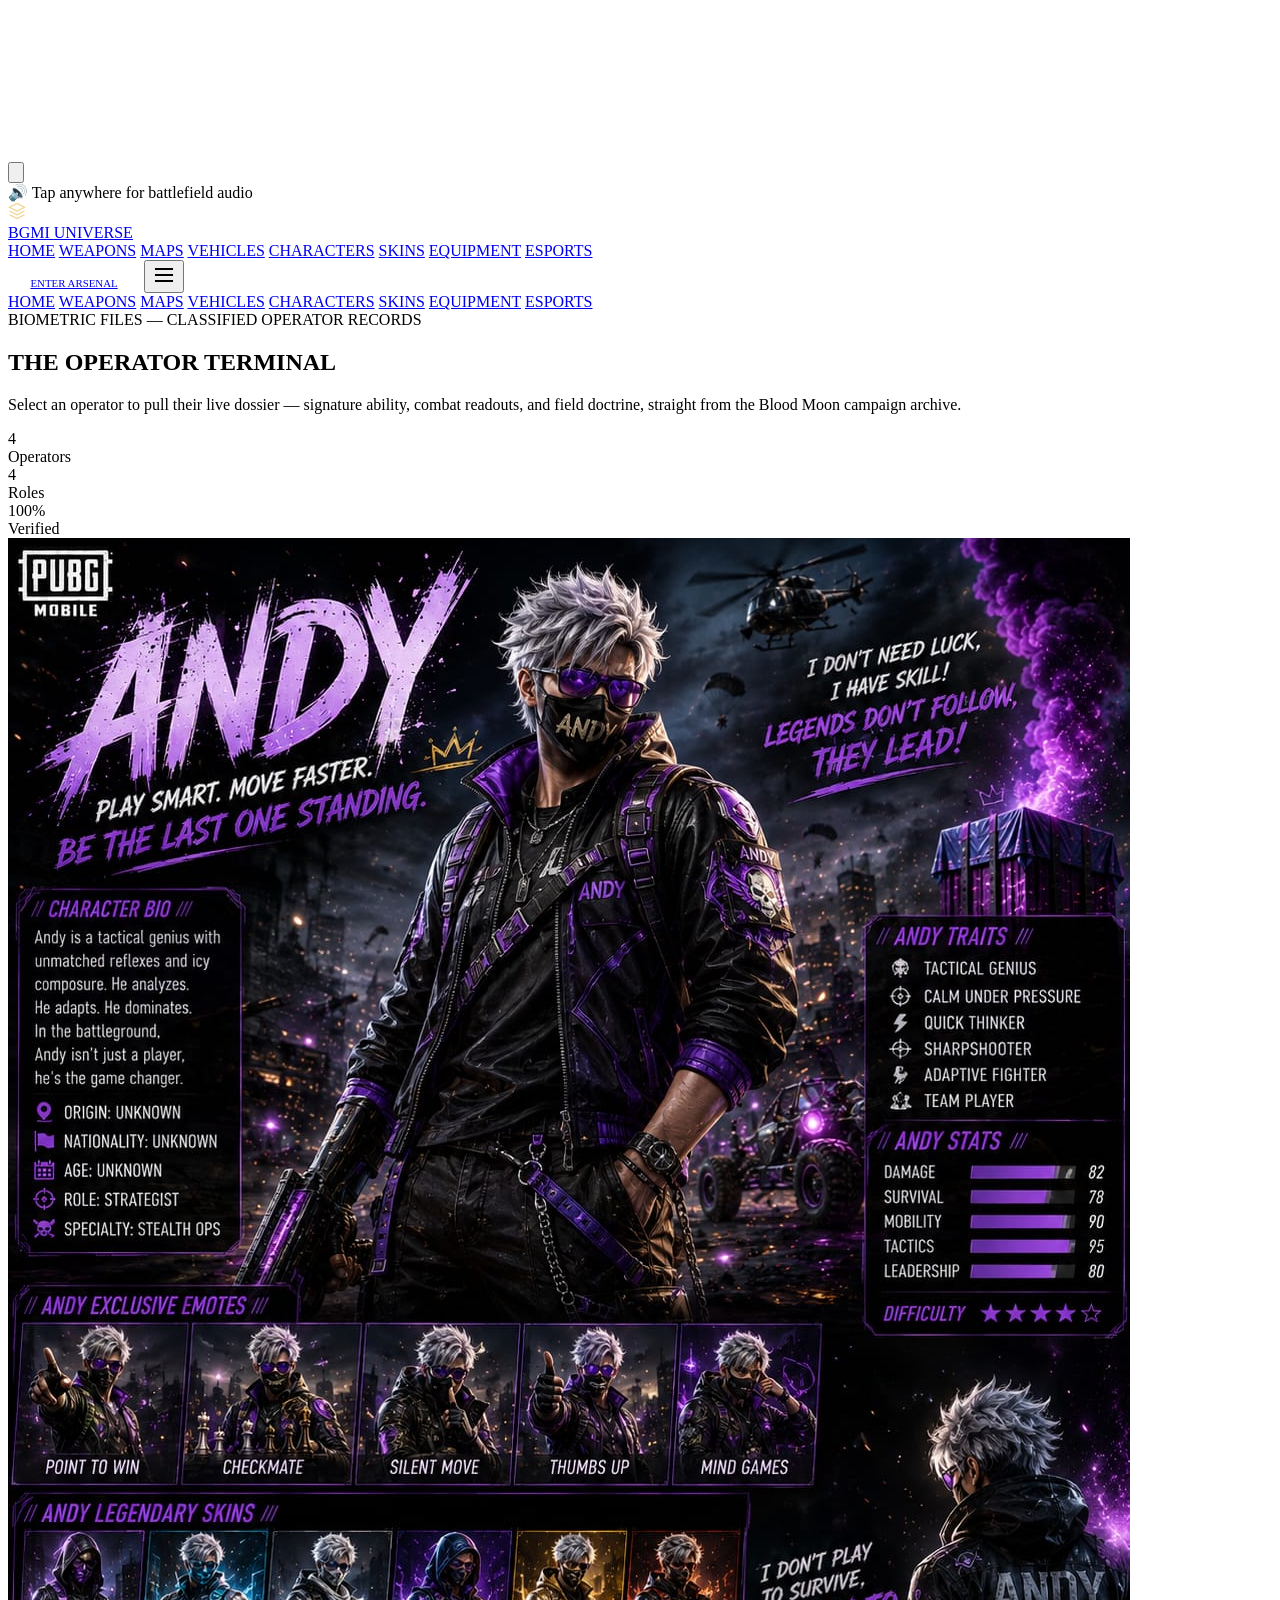
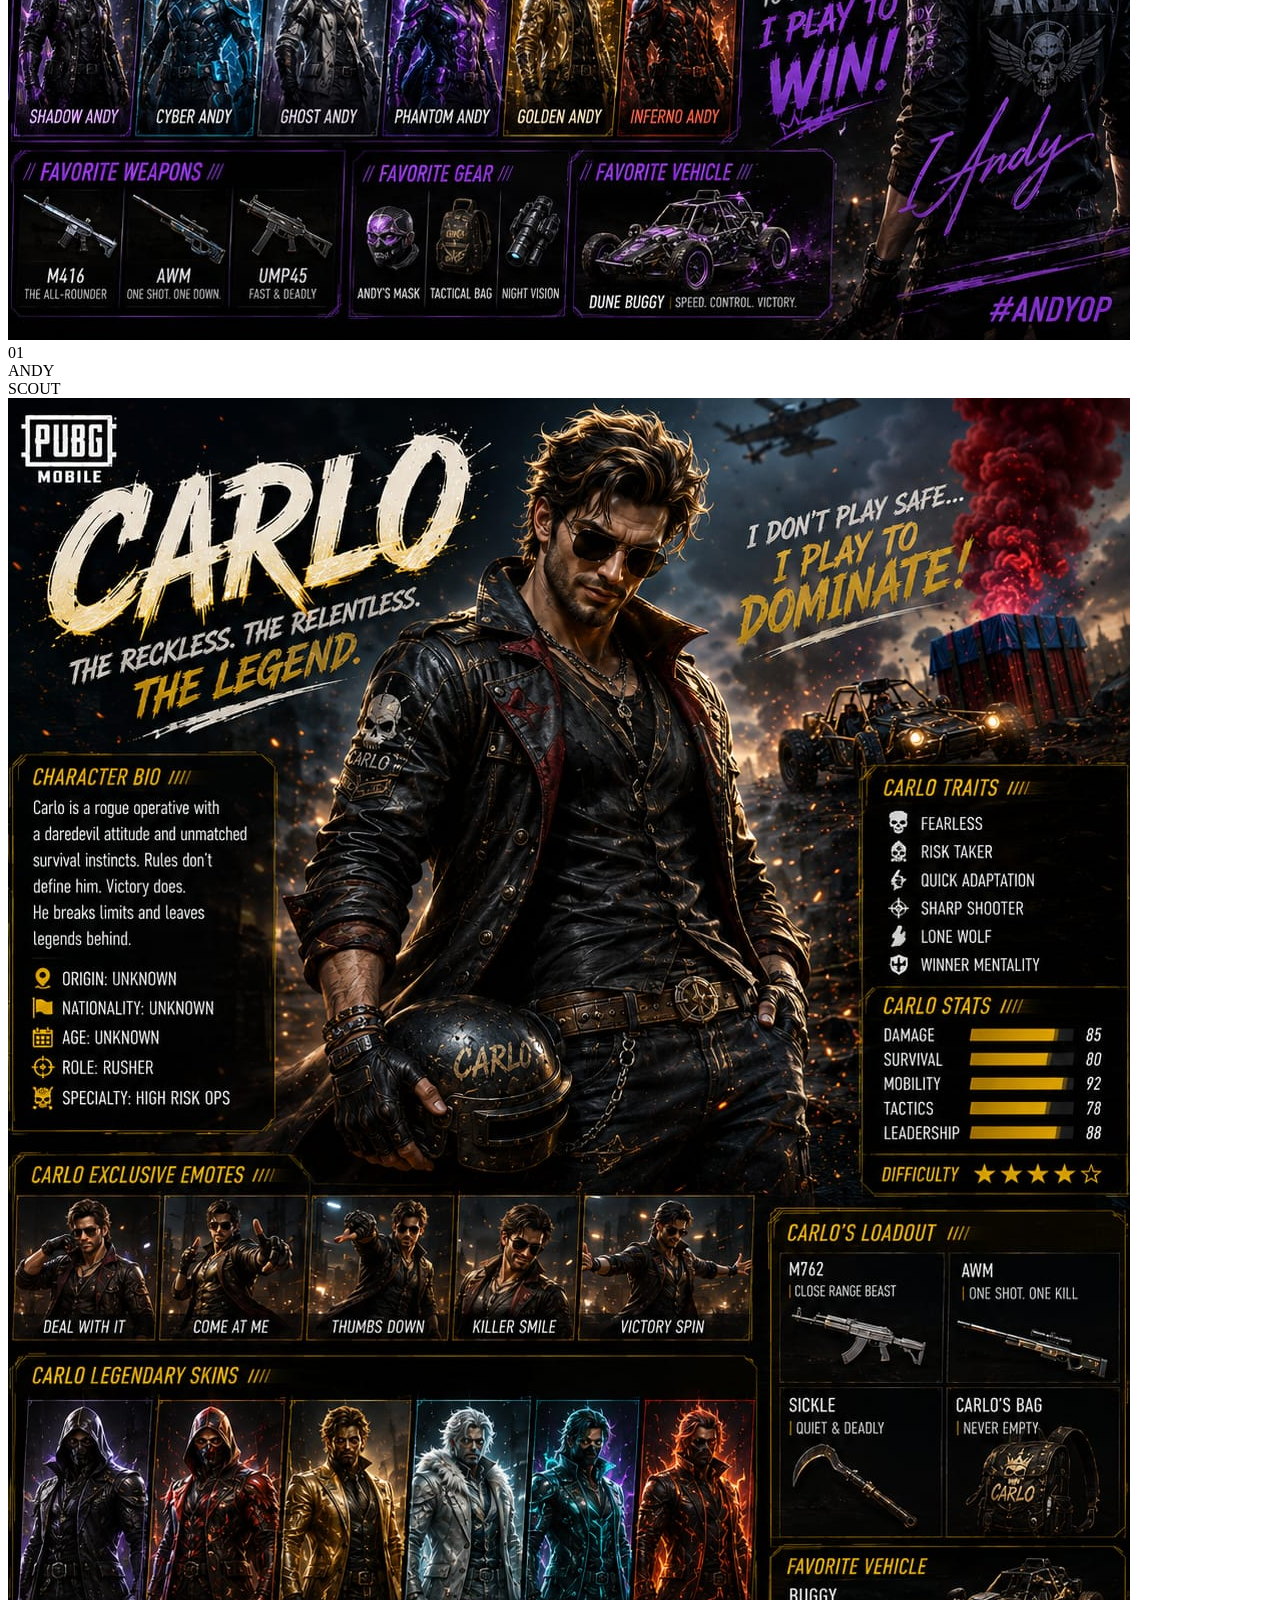
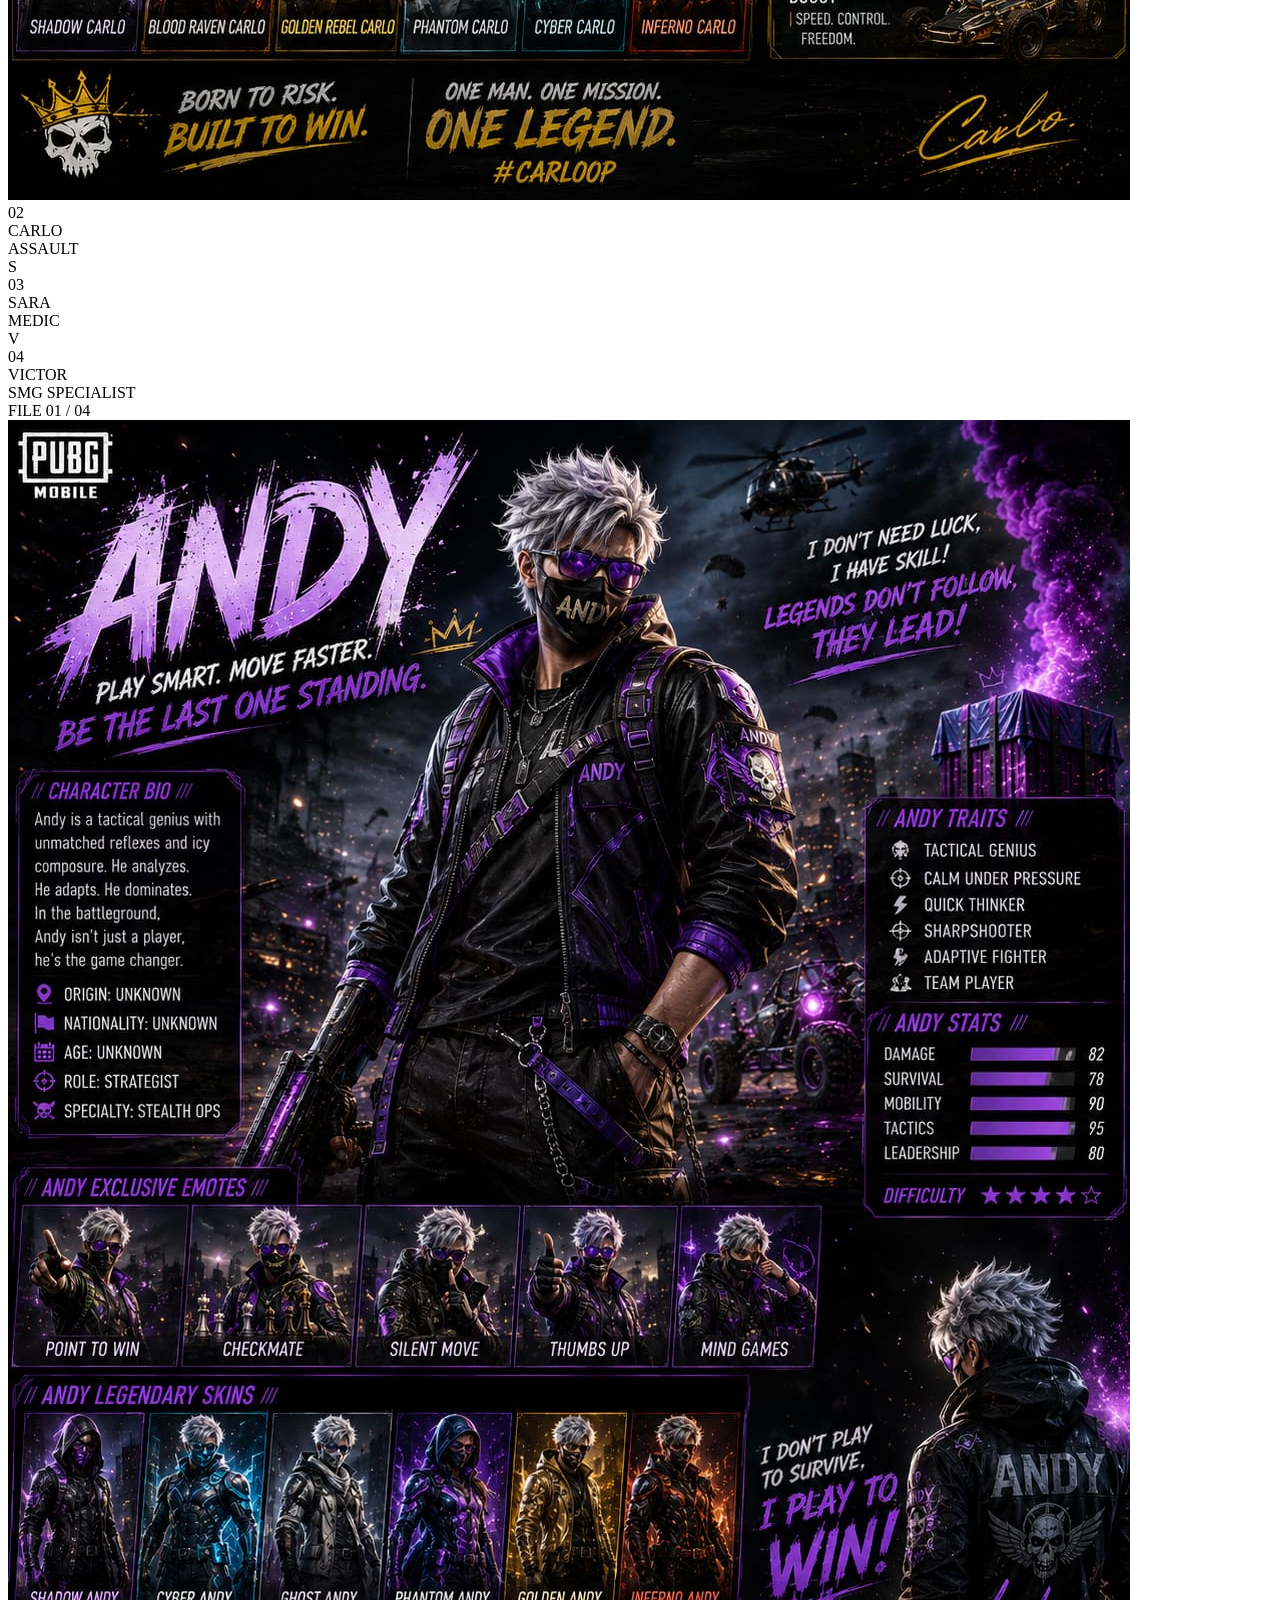
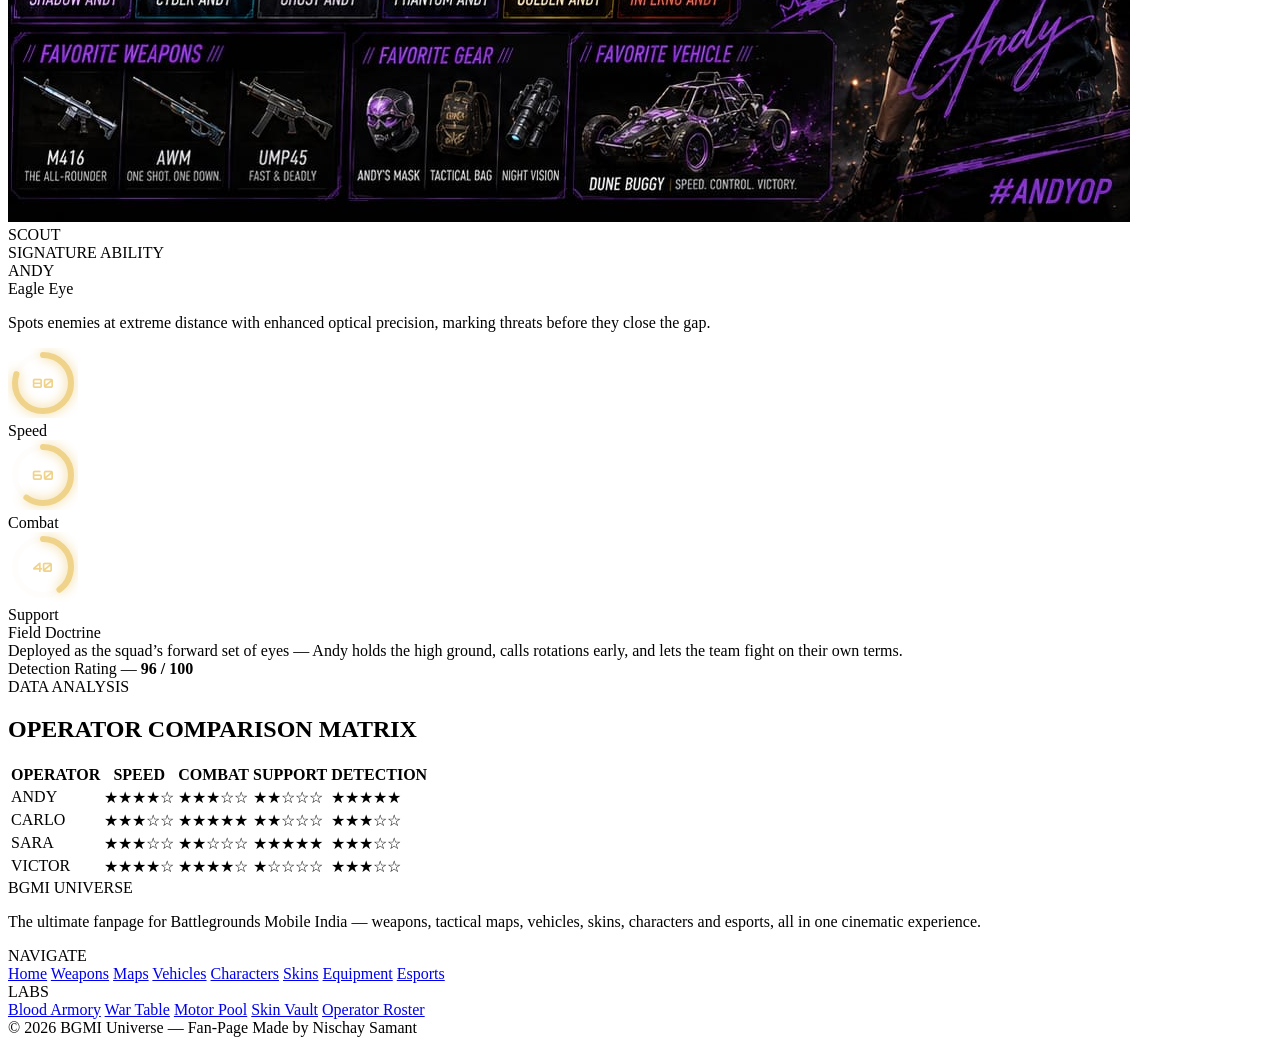
==== characters.html @ 22327aaa "Add files via upload" ====
<!DOCTYPE html>
<html lang="en">
<head>
<meta charset="UTF-8" />
<meta name="viewport" content="width=device-width, initial-scale=1.0" />
<title>OPERATOR ROSTER — BGMI Universe</title>
<meta name="description" content="The Blood Moon Operator Roster — dossiers on every Battlegrounds Mobile India character, their abilities and combat profile." />
<meta property="og:type" content="website" />
<meta property="og:site_name" content="BGMI Universe" />
<meta property="og:title" content="OPERATOR ROSTER — BGMI Universe" />
<meta property="og:description" content="The Blood Moon Operator Roster — dossiers on every Battlegrounds Mobile India character, their abilities and combat profile." />
<meta property="og:url" content="https://bgmiuniverse.com/characters.html" />
<meta property="og:image" content="https://bgmiuniverse.com/Andy.jpeg" />
<link rel="preconnect" href="https://fonts.googleapis.com" />
<link rel="preconnect" href="https://fonts.gstatic.com" crossorigin />
<link href="https://fonts.googleapis.com/css2?family=Cinzel:wght@400;500;600;700;800;900&family=Barlow+Condensed:wght@400;500;600;700;800&family=Orbitron:wght@500;600;700;800;900&family=JetBrains+Mono:wght@400;500;700&display=swap" rel="stylesheet" />
<link rel="stylesheet" href="css/characters.css" />
</head>
<body>

<div id="bg-wrap">
  <video id="bg-video" autoplay muted loop playsinline preload="auto" disablePictureInPicture disableRemotePlayback>
    <source src="2.mp4" type="video/mp4">
  </video>
</div>
<div id="bg-overlay"></div>
<div id="bg-grid"></div>
<div id="bg-vignette"></div>
<div id="bg-scanline"></div>
<div id="cursor-glow"></div>

<button id="sound-toggle" class="muted" aria-label="Toggle battlefield audio" aria-pressed="false">
  <svg viewBox="0 0 24 24" fill="none" stroke="currentColor" stroke-width="1.8" stroke-linecap="round" stroke-linejoin="round">
    <polygon points="4,9 8,9 13,4 13,20 8,15 4,15" fill="currentColor" stroke="none"/>
    <path class="wave" d="M16 8.4c1.6 1.3 1.6 6 0 7.2"/>
    <path class="wave" d="M18.6 5.8c2.9 2.5 2.9 10 0 12.4"/>
    <line class="muted-x" x1="15.4" y1="8" x2="21" y2="16"/>
    <line class="muted-x" x1="21" y1="8" x2="15.4" y2="16"/>
  </svg>
</button>
<div id="sound-hint">🔊 Tap anywhere for battlefield audio</div>

<nav id="nav">
  <div class="nav-inner">
    <a href="index.html" class="nav-logo">
      <div class="nav-logo-icon"><svg width="18" height="18" viewBox="0 0 24 24" fill="none" stroke="#f0d38a" stroke-width="1.6"><path d="M12 2L2 7l10 5 10-5-10-5zM2 17l10 5 10-5M2 12l10 5 10-5"/></svg></div>
      <span class="nav-logo-text">BGMI <span>UNIVERSE</span></span>
    </a>
    <div class="nav-links">
      <a href="index.html" class="nav-link">HOME</a>
      <a href="weapons.html" class="nav-link">WEAPONS</a>
      <a href="maps.html" class="nav-link">MAPS</a>
      <a href="vehicles.html" class="nav-link">VEHICLES</a>
      <a href="characters.html" class="nav-link active">CHARACTERS</a>
      <a href="skins.html" class="nav-link">SKINS</a>
      <a href="equipment.html" class="nav-link">EQUIPMENT</a>
      <a href="esports.html" class="nav-link">ESPORTS</a>
    </div>
    <a href="weapons.html" class="btn btn-outline nav-cta" style="padding:.6rem 1.4rem;font-size:.68rem;">ENTER ARSENAL</a>
    <button id="nav-toggle" aria-label="Menu">
      <svg width="24" height="24" viewBox="0 0 24 24" fill="none" stroke="currentColor" stroke-width="2"><line x1="3" y1="6" x2="21" y2="6"/><line x1="3" y1="12" x2="21" y2="12"/><line x1="3" y1="18" x2="21" y2="18"/></svg>
    </button>
  </div>
</nav>
<div id="nav-mobile">
  <a href="index.html" class="nav-mobile-link">HOME</a>
  <a href="weapons.html" class="nav-mobile-link">WEAPONS</a>
  <a href="maps.html" class="nav-mobile-link">MAPS</a>
  <a href="vehicles.html" class="nav-mobile-link">VEHICLES</a>
  <a href="characters.html" class="nav-mobile-link active">CHARACTERS</a>
  <a href="skins.html" class="nav-mobile-link">SKINS</a>
  <a href="equipment.html" class="nav-mobile-link">EQUIPMENT</a>
  <a href="esports.html" class="nav-mobile-link">ESPORTS</a>
</div>

<section id="roster-head">
  <div class="head-tag"><span class="head-dot"></span> BIOMETRIC FILES — CLASSIFIED OPERATOR RECORDS</div>
  <h1 class="roster-h1">THE <span class="accent">OPERATOR TERMINAL</span></h1>
  <p class="roster-desc">Select an operator to pull their live dossier — signature ability, combat readouts, and field doctrine, straight from the Blood Moon campaign archive.</p>
  <div class="roster-stats">
    <div class="r-stat"><div class="r-stat-num">4</div><div class="r-stat-label">Operators</div></div>
    <div class="r-stat"><div class="r-stat-num">4</div><div class="r-stat-label">Roles</div></div>
    <div class="r-stat"><div class="r-stat-num">100%</div><div class="r-stat-label">Verified</div></div>
  </div>
</section>

<div id="terminal">
  <div id="op-rail"></div>
  <div id="op-stage-wrap"></div>
</div>

<section id="compare">
  <div class="compare-tag">DATA ANALYSIS</div>
  <h2 class="compare-h2">OPERATOR <span class="accent">COMPARISON MATRIX</span></h2>
  <div class="compare-wrap">
    <table class="compare-table">
      <thead>
        <tr><th>OPERATOR</th><th>SPEED</th><th>COMBAT</th><th>SUPPORT</th><th>DETECTION</th></tr>
      </thead>
      <tbody id="compareBody"></tbody>
    </table>
  </div>
</section>

<footer>
  <div class="footer-accent-line"></div>
  <div class="footer-inner">
    <div class="footer-grid">
      <div>
        <div class="footer-brand-name">BGMI <span>UNIVERSE</span></div>
        <p class="footer-brand-desc">The ultimate  fanpage for Battlegrounds Mobile India — weapons, tactical maps, vehicles, skins, characters and esports, all in one cinematic experience.</p>
      </div>
      <div>
        <div class="footer-col-title">NAVIGATE</div>
        <a href="index.html" class="footer-link">Home</a>
        <a href="weapons.html" class="footer-link">Weapons</a>
        <a href="maps.html" class="footer-link">Maps</a>
        <a href="vehicles.html" class="footer-link">Vehicles</a>
        <a href="characters.html" class="footer-link">Characters</a>
        <a href="skins.html" class="footer-link">Skins</a>
        <a href="equipment.html" class="footer-link">Equipment</a>
        <a href="esports.html" class="footer-link">Esports</a>
      </div>
      <div>
        <div class="footer-col-title">LABS</div>
        <a href="weapons.html" class="footer-link">Blood Armory</a>
        <a href="maps.html" class="footer-link">War Table</a>
        <a href="vehicles.html" class="footer-link">Motor Pool</a>
        <a href="skins.html" class="footer-link">Skin Vault</a>
        <a href="characters.html" class="footer-link">Operator Roster</a>
      </div>
    </div>
      <div class="footer-bottom">
      <span class="footer-copy">© 2026 BGMI Universe — Fan-Page</span>
      <span class="footer-note">Made by Nischay Samant</span>
    </div>
  </div>
</footer>

<script>
const reducedMotion = window.matchMedia('(prefers-reduced-motion: reduce)').matches;
const canHover = window.matchMedia('(hover: hover)').matches;

const nav = document.getElementById('nav');
let scrollRAF = null, scrollEndTimer = null;
function handleScroll() {
  if (window.scrollY > 60) nav.classList.add('scrolled'); else nav.classList.remove('scrolled');
}
window.addEventListener('scroll', () => {
  document.body.classList.add('is-scrolling');
  clearTimeout(scrollEndTimer);
  scrollEndTimer = setTimeout(() => document.body.classList.remove('is-scrolling'), 150);
  if (scrollRAF) return;
  scrollRAF = requestAnimationFrame(() => { handleScroll(); scrollRAF = null; });
}, { passive:true });
const navToggle = document.getElementById('nav-toggle');
const navMobile = document.getElementById('nav-mobile');
navToggle.addEventListener('click', () => navMobile.classList.toggle('open'));

const glow = document.getElementById('cursor-glow');
let mx = window.innerWidth/2, my = window.innerHeight/2, gx = mx, gy = my;
if (!reducedMotion && canHover && glow) {
  let glowRunning = false;
  function raf(){
    gx += (mx-gx)*0.12; gy += (my-gy)*0.12;
    glow.style.transform = `translate(${gx-170}px, ${gy-170}px)`;
    if (Math.abs(mx-gx) > 0.4 || Math.abs(my-gy) > 0.4) requestAnimationFrame(raf);
    else glowRunning = false;
  }
  document.addEventListener('mousemove', (e) => {
    mx = e.clientX; my = e.clientY; glow.style.opacity = '1';
    if (!glowRunning) { glowRunning = true; requestAnimationFrame(raf); }
  }, { passive:true });
  document.addEventListener('mouseleave', () => { glow.style.opacity = '0'; });
}

const bgVid = document.getElementById('bg-video');
bgVid.play().catch(() => { document.addEventListener('click', () => bgVid.play(), { once:true }); });
document.addEventListener('visibilitychange', () => {
  if (document.hidden) bgVid.pause(); else bgVid.play().catch(() => {});
});
const soundToggle = document.getElementById('sound-toggle');
const soundHint = document.getElementById('sound-hint');
let audioUnlocked = false;

function fadeVolume(video, to, duration = 700) {
  const from = video.volume;
  const start = performance.now();
  function step(now) {
    const p = Math.min((now - start) / duration, 1);
    video.volume = from + (to - from) * p;
    if (p < 1) requestAnimationFrame(step);
  }
  requestAnimationFrame(step);
}
function enableSound() {
  if (!bgVid) return;
  bgVid.muted = false;
  bgVid.volume = 0;
  bgVid.play().catch(() => {});
  fadeVolume(bgVid, 0.55);
  if (soundToggle) { soundToggle.classList.remove('muted'); soundToggle.setAttribute('aria-pressed', 'true'); }
  if (soundHint) soundHint.classList.remove('show');
}
function disableSound() {
  if (!bgVid) return;
  fadeVolume(bgVid, 0, 350);
  setTimeout(() => { bgVid.muted = true; }, 370);
  if (soundToggle) { soundToggle.classList.add('muted'); soundToggle.setAttribute('aria-pressed', 'false'); }
}
function firstGestureUnlock() {
  if (audioUnlocked) return;
  audioUnlocked = true;
  enableSound();
  document.removeEventListener('click', firstGestureUnlock);
  document.removeEventListener('touchstart', firstGestureUnlock);
  document.removeEventListener('keydown', firstGestureUnlock);
}
if (bgVid && soundToggle) {
  document.addEventListener('click', firstGestureUnlock);
  document.addEventListener('touchstart', firstGestureUnlock, { passive: true });
  document.addEventListener('keydown', firstGestureUnlock);

  soundToggle.addEventListener('click', (e) => {
    e.stopPropagation();
    audioUnlocked = true;
    if (bgVid.muted) enableSound(); else disableSound();
  });

  setTimeout(() => { if (bgVid.muted && soundHint) soundHint.classList.add('show'); }, reducedMotion ? 400 : 2500);
  setTimeout(() => { if (soundHint) soundHint.classList.remove('show'); }, 9500);
}

const accentHex = { gold:'#f0d38a', blood:'#e2455f', violet:'#c8a3e8' };
const operators = [
  {
    name:'ANDY', role:'SCOUT', accent:'gold', img:'Andy.jpeg',
    abilityTag:'SIGNATURE ABILITY', abilityName:'Eagle Eye',
    abilityDesc:'Spots enemies at extreme distance with enhanced optical precision, marking threats before they close the gap.',
    speed:80, combat:60, support:40, detection:96,
    doctrine:'Deployed as the squad\u2019s forward set of eyes — Andy holds the high ground, calls rotations early, and lets the team fight on their own terms.'
  },
  {
    name:'CARLO', role:'ASSAULT', accent:'blood', img:'Carlo.jpeg',
    abilityTag:'SIGNATURE ABILITY', abilityName:'Iron Fist',
    abilityDesc:'Massively increased unarmed damage, turning close-quarter brawls into a one-sided execution.',
    speed:70, combat:92, support:30, detection:52,
    doctrine:'The tip of the spear in every building clear — Carlo pushes first, absorbs the opening exchange, and forces the enemy squad to fight uphill.'
  },
  {
    name:'SARA', role:'MEDIC', accent:'violet', img:'Sara.jpeg',
    abilityTag:'SIGNATURE ABILITY', abilityName:'Healing Wave',
    abilityDesc:'Faster medkit application and a passive regeneration aura that keeps the whole squad standing longer.',
    speed:60, combat:50, support:100, detection:48,
    doctrine:'The squad\u2019s lifeline — Sara trades personal aggression for uptime, keeping teammates topped up through even the longest firefights.'
  },
  {
    name:'VICTOR', role:'SMG SPECIALIST', accent:'gold', img:'Victor.jpeg',
    abilityTag:'SIGNATURE ABILITY', abilityName:'Weapon Master',
    abilityDesc:'Drastically reduced SMG reload times, enabling relentless suppressive fire in close-range engagements.',
    speed:85, combat:75, support:20, detection:44,
    doctrine:'A close-range menace built for compounds and city fights — Victor clears rooms fast and rarely stops to reload.'
  }
];
const starsData = [
  { name:'ANDY', speed:4, combat:3, support:2, detection:5 },
  { name:'CARLO', speed:3, combat:5, support:2, detection:3 },
  { name:'SARA', speed:3, combat:2, support:5, detection:3 },
  { name:'VICTOR', speed:4, combat:4, support:1, detection:3 }
];

function dialSVG(pct, hex){
  const r = 28, c = 2*Math.PI*r, offset = c - (pct/100)*c;
  return `
  <svg width="70" height="70" viewBox="0 0 70 70">
    <circle cx="35" cy="35" r="${r}" fill="none" stroke="rgba(236,228,216,.09)" stroke-width="6"/>
    <circle cx="35" cy="35" r="${r}" fill="none" stroke="${hex}" stroke-width="6" stroke-linecap="round"
      stroke-dasharray="${c}" stroke-dashoffset="${c}" transform="rotate(-90 35 35)"
      style="filter:drop-shadow(0 0 6px ${hex}); transition:stroke-dashoffset 1.1s cubic-bezier(.2,.8,.2,1);" data-target="${offset}"/>
    <text x="35" y="40" text-anchor="middle" font-family="Orbitron" font-weight="700" font-size="13" fill="${hex}">${pct}</text>
  </svg>`;
}

function starRow(n){
  return `<span class="stars">${'★'.repeat(n)}${'☆'.repeat(5-n)}</span>`;
}

const railEl = document.getElementById('op-rail');
railEl.innerHTML = operators.map((o, i) => {
  const hex = accentHex[o.accent] || accentHex.gold;
  return `
  <div class="op-chip${i === 0 ? ' active' : ''}" data-idx="${i}" style="--op-accent:${hex}" tabindex="0" role="button" aria-label="View ${o.name} dossier">
    <div class="op-chip-img-wrap">
      <img src="${encodeURIComponent(o.img)}" alt="" onerror="this.style.display='none'; this.nextElementSibling.style.display='flex';">
      <div class="placeholder-op" style="display:none;">${o.name.charAt(0)}</div>
      <div class="op-chip-scan"></div>
      <div class="op-chip-num">${String(i+1).padStart(2,'0')}</div>
    </div>
    <div class="op-chip-foot">
      <div class="op-chip-name">${o.name}</div>
      <div class="op-chip-role">${o.role}</div>
    </div>
  </div>`;
}).join('');

const stageEl = document.getElementById('op-stage-wrap');

function renderStage(i, animateDials = true){
  const o = operators[i];
  const hex = accentHex[o.accent] || accentHex.gold;
  stageEl.style.setProperty('--op-accent', hex);
  stageEl.innerHTML = `
    <div class="op-stage">
      <div class="op-stage-aura"></div>
      <div class="op-stage-ring" style="left:50%;top:50%;transform:translate(-50%,-50%);"></div>
      <div class="op-stage-ring r2" style="left:50%;top:50%;transform:translate(-50%,-50%);"></div>
      <div class="op-stage-tick" style="left:50%;top:50%;transform:translate(-50%,-50%);"></div>
      <div class="op-stage-corner tl"></div>
      <div class="op-stage-corner br"></div>
      <div class="op-unit-num">FILE ${String(i+1).padStart(2,'0')} / ${String(operators.length).padStart(2,'0')}</div>
      <div class="op-portrait-frame">
        <img src="${encodeURIComponent(o.img)}" alt="${o.name}" onerror="this.style.display='none'; this.nextElementSibling.style.display='flex';">
        <div class="placeholder-op" style="display:none;">${o.name.charAt(0)}</div>
        <div class="op-portrait-scrim"></div>
        <div class="op-role-tag">${o.role}</div>
      </div>
    </div>
    <div class="op-panel">
      <div>
        <div class="op-ability-tag">${o.abilityTag}</div>
        <div class="op-name">${o.name}</div>
      </div>
      <div>
        <div class="op-ability-name">${o.abilityName}</div>
        <p class="op-ability-desc">${o.abilityDesc}</p>
      </div>
      <div class="op-dials">
        <div class="op-dial">${dialSVG(o.speed, hex)}<div class="op-dial-label">Speed</div></div>
        <div class="op-dial">${dialSVG(o.combat, hex)}<div class="op-dial-label">Combat</div></div>
        <div class="op-dial">${dialSVG(o.support, hex)}<div class="op-dial-label">Support</div></div>
      </div>
      <div class="op-doctrine">
        <div class="op-doctrine-label">Field Doctrine</div>
        <div class="op-doctrine-value">${o.doctrine}</div>
        <div class="op-detection">Detection Rating — <b>${o.detection} / 100</b></div>
      </div>
    </div>`;
  if (animateDials) {
    stageEl.querySelectorAll('circle[data-target]').forEach(c => {
      requestAnimationFrame(() => { c.style.strokeDashoffset = c.getAttribute('data-target'); });
    });
  }
}
renderStage(0);

railEl.querySelectorAll('.op-chip').forEach(chip => {
  chip.addEventListener('click', () => {
    const idx = Number(chip.dataset.idx);
    railEl.querySelectorAll('.op-chip').forEach(c => c.classList.remove('active'));
    chip.classList.add('active');
    renderStage(idx);
  });
  chip.addEventListener('keydown', (e) => { if (e.key === 'Enter' || e.key === ' ') { e.preventDefault(); chip.click(); } });
});

const stageMotionObserver = new IntersectionObserver((entries) => {
  entries.forEach(entry => { stageEl.classList.toggle('op-offscreen', !entry.isIntersecting); });
}, { rootMargin: '200px 0px', threshold: 0 });
stageMotionObserver.observe(stageEl);

document.getElementById('compareBody').innerHTML = starsData.map(s => `
  <tr>
    <td class="op-cell">${s.name}</td>
    <td>${starRow(s.speed)}</td>
    <td>${starRow(s.combat)}</td>
    <td>${starRow(s.support)}</td>
    <td>${starRow(s.detection)}</td>
  </tr>`).join('');
</script>
</body>
</html>
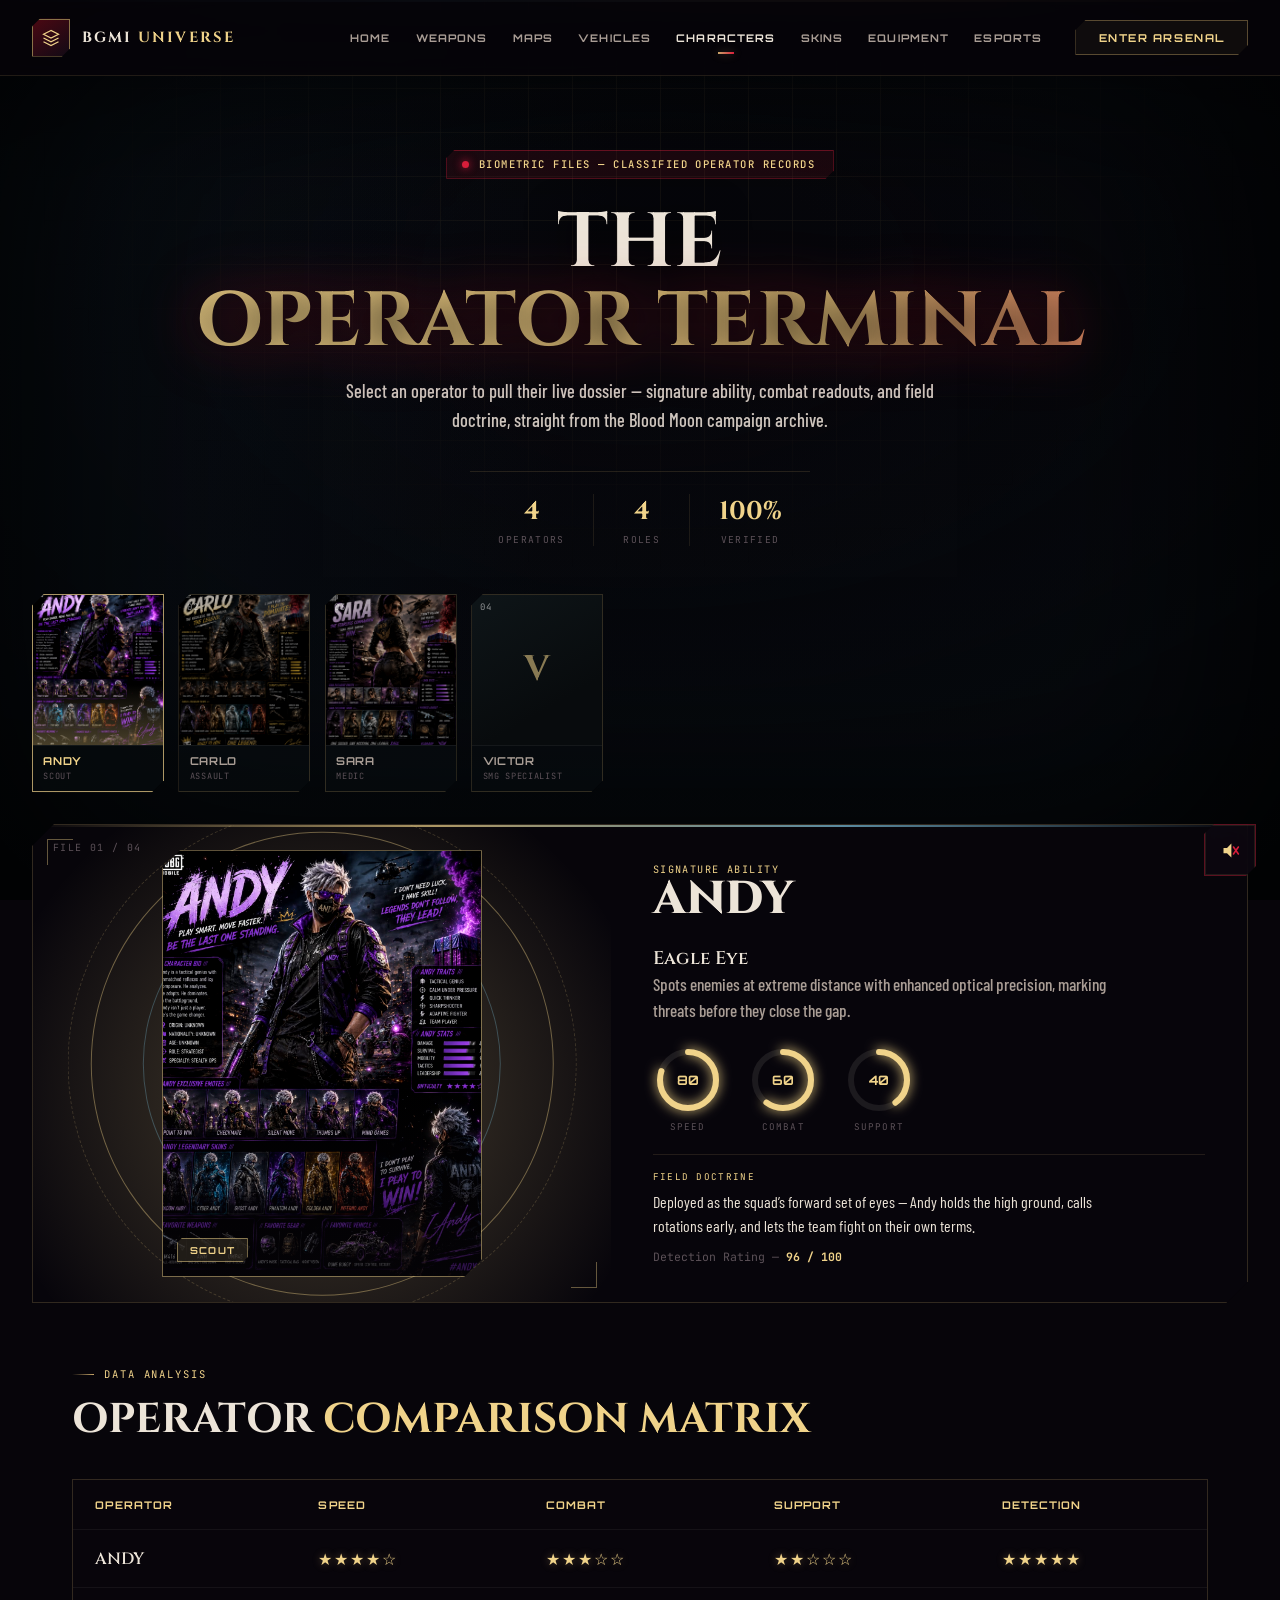
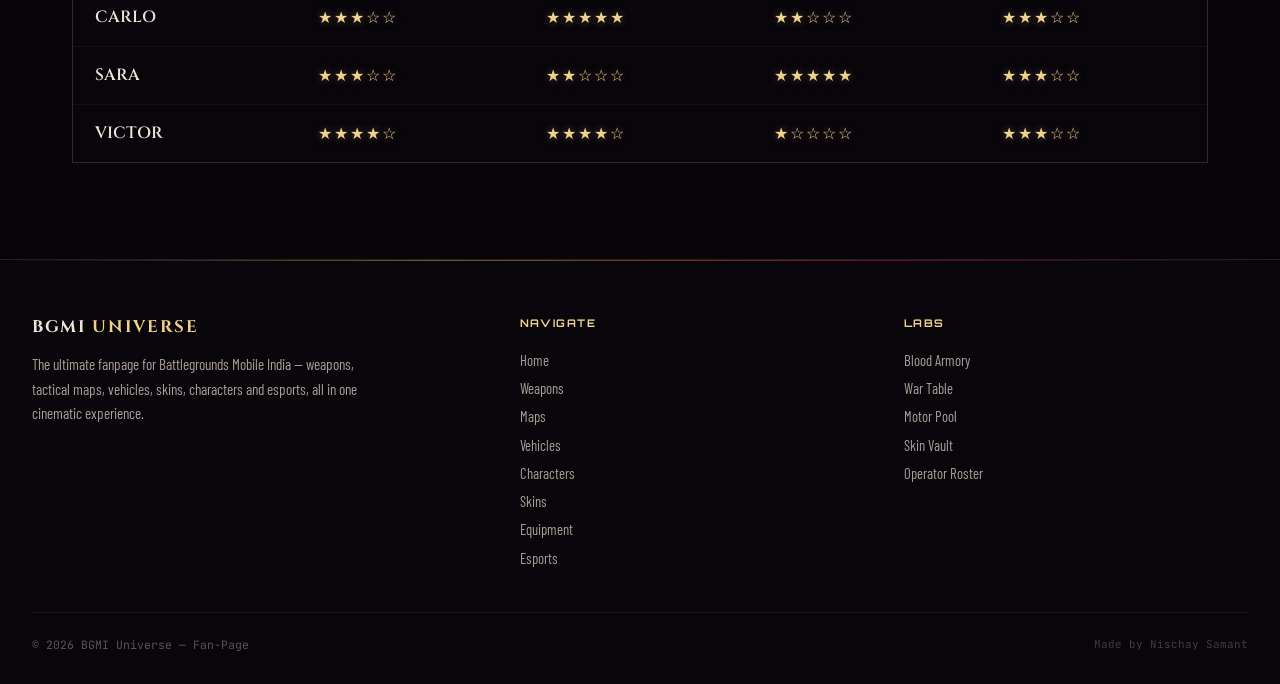
==== commit 2615a19d: "Add files via upload" ====
--- a/characters.html
+++ b/characters.html
@@ -14,7 +14,7 @@
 <link rel="preconnect" href="https://fonts.googleapis.com" />
 <link rel="preconnect" href="https://fonts.gstatic.com" crossorigin />
 <link href="https://fonts.googleapis.com/css2?family=Cinzel:wght@400;500;600;700;800;900&family=Barlow+Condensed:wght@400;500;600;700;800&family=Orbitron:wght@500;600;700;800;900&family=JetBrains+Mono:wght@400;500;700&display=swap" rel="stylesheet" />
-<link rel="stylesheet" href="css/characters.css" />
+<link rel="stylesheet" href="characters.css">
 </head>
 <body>
 
--- a/characters.css
+++ b/characters.css
@@ -0,0 +1,310 @@
+:root{
+  --void:#07050a; --void-3:#120a15;
+  --blood:#8f1226; --blood-2:#d81e3a; --blood-deep:#4a0812;
+  --blood-glow:rgba(216,30,58,.45);
+  --gold:#c9a86a; --gold-2:#f0d38a; --gold-dim:#8a7248;
+  --gold-glow:rgba(201,168,106,.4);
+  --steel:#4d8fae; --steel-2:#7ec4e0; --steel-glow:rgba(77,143,174,.45);
+  --bone:#ece4d8; --ash:#a99d95; --ash-dim:#5c5158;
+  --panel:rgba(13,8,16,.72); --panel-edge:rgba(201,168,106,.22);
+}
+*,*::before,*::after{box-sizing:border-box;margin:0;padding:0;}
+/* --- Responsive safety additions (external CSS pass) --- */
+img, video { max-width: 100%; height: auto; }
+
+html{scroll-behavior:smooth;}
+body{ font-family:'Barlow Condensed',sans-serif; background:var(--void); color:var(--bone); overflow-x:hidden; }
+::selection{ background:var(--blood-2); color:#fff; }
+::-webkit-scrollbar{width:9px;}
+::-webkit-scrollbar-track{background:var(--void);}
+::-webkit-scrollbar-thumb{background:linear-gradient(var(--gold),var(--blood-2)); border-radius:0;}
+:focus-visible{ outline:2px solid var(--gold-2); outline-offset:3px; }
+
+.btn{
+  display:inline-flex; align-items:center; justify-content:center; gap:.55rem;
+  font-family:'Orbitron',sans-serif; font-weight:700; font-size:.74rem; letter-spacing:.14em; text-transform:uppercase;
+  text-decoration:none; padding:.85rem 1.9rem; position:relative; overflow:hidden; cursor:pointer; border:none;
+  transition:transform .3s cubic-bezier(.4,0,.2,1), box-shadow .3s ease, color .3s ease, background .3s ease;
+  clip-path: polygon(10px 0, 100% 0, 100% calc(100% - 10px), calc(100% - 10px) 100%, 0 100%, 0 10px);
+}
+.btn-outline{ background:rgba(201,168,106,.05); color:var(--gold-2); border:1px solid rgba(201,168,106,.4); }
+.btn-outline:hover{ background:rgba(201,168,106,.12); border-color:var(--gold); box-shadow:0 0 22px var(--gold-glow); color:#fff; }
+
+#bg-wrap{ position:fixed; inset:0; z-index:-12; overflow:hidden; background:var(--void); transform:translateZ(0); pointer-events:none; contain:paint; }
+#bg-video{ width:100%; height:100%; object-fit:cover; object-position:center 35%; display:block; }
+#bg-overlay{
+  position:fixed; inset:0; z-index:-11; pointer-events:none;
+  background:
+    radial-gradient(ellipse 100% 85% at 50% 30%, transparent 15%, rgba(6,10,14,.72) 65%, rgba(5,8,11,.97) 100%),
+    linear-gradient(to bottom, rgba(5,8,11,.92) 0%, rgba(6,10,14,.35) 20%, rgba(6,10,14,.3) 76%, rgba(4,7,10,.99) 100%),
+    linear-gradient(100deg, rgba(30,70,90,.22), transparent 45%);
+}
+#bg-vignette{ position:fixed; inset:0; z-index:-8; pointer-events:none; box-shadow:inset 0 0 220px 60px rgba(0,0,0,.8); }
+#bg-scanline{ position:fixed; inset:0; z-index:-7; pointer-events:none; overflow:hidden; }
+#bg-scanline::after{
+  content:''; position:absolute; left:0; top:0; width:100%; height:2px;
+  background:linear-gradient(90deg, transparent, var(--steel-glow), var(--gold-glow), transparent);
+  animation:scanSweep 7s ease-in-out infinite; will-change:transform;
+}
+@keyframes scanSweep{ 0%{transform:translateY(-5vh);opacity:0;} 5%{opacity:.9;} 95%{opacity:.35;} 100%{transform:translateY(105vh);opacity:0;} }
+#bg-grid{
+  position:fixed; inset:0; z-index:-9; pointer-events:none; opacity:.14;
+  background-image:linear-gradient(rgba(201,168,106,.5) 1px, transparent 1px), linear-gradient(90deg, rgba(201,168,106,.5) 1px, transparent 1px);
+  background-size:44px 44px;
+  mask-image:radial-gradient(ellipse 65% 60% at 50% 20%, black 15%, transparent 75%);
+}
+#cursor-glow{
+  position:fixed; top:0; left:0; width:340px; height:340px; z-index:5; pointer-events:none; border-radius:50%;
+  background:radial-gradient(circle, rgba(216,30,58,.1) 0%, rgba(201,168,106,.05) 40%, transparent 72%);
+  mix-blend-mode:screen; opacity:0; transition:opacity .4s ease; will-change:transform;
+}
+
+#sound-toggle{
+  position:fixed; right:1.5rem; bottom:1.5rem; z-index:500;
+  width:52px; height:52px; display:flex; align-items:center; justify-content:center;
+  background:rgba(13,8,16,.82); border:1px solid rgba(201,168,106,.35); color:var(--gold-2);
+  backdrop-filter:blur(10px); -webkit-backdrop-filter:blur(10px); cursor:pointer;
+  clip-path:polygon(10px 0,100% 0,100% calc(100% - 10px),calc(100% - 10px) 100%,0 100%,0 10px);
+  box-shadow:0 0 0 1px rgba(201,168,106,.12) inset, 0 8px 24px rgba(0,0,0,.5);
+  transition:box-shadow .3s ease, border-color .3s ease, transform .3s ease, color .3s ease;
+}
+#sound-toggle:hover{ transform:translateY(-3px); border-color:var(--gold); color:var(--gold-2); box-shadow:0 0 26px var(--gold-glow), 0 10px 28px rgba(0,0,0,.6); }
+#sound-toggle svg{ width:21px; height:21px; overflow:visible; }
+#sound-toggle .wave{ opacity:1; transition:opacity .25s ease; }
+#sound-toggle .muted-x{ opacity:0; stroke:var(--blood-2); transition:opacity .25s ease; }
+#sound-toggle.muted .wave{ opacity:0; }
+#sound-toggle.muted .muted-x{ opacity:1; }
+#sound-toggle.muted{ border-color:rgba(216,30,58,.4); }
+#sound-toggle:not(.muted){ box-shadow:0 0 0 1px rgba(201,168,106,.12) inset, 0 0 22px var(--gold-glow), 0 8px 24px rgba(0,0,0,.5); }
+
+#sound-hint{
+  position:fixed; right:1.5rem; bottom:5.9rem; z-index:500;
+  font-family:'JetBrains Mono',monospace; font-size:.62rem; letter-spacing:.1em; text-transform:uppercase;
+  color:var(--gold-2); background:rgba(13,8,16,.88); border:1px solid rgba(201,168,106,.3);
+  padding:.55rem .85rem; opacity:0; transform:translateY(8px); pointer-events:none;
+  clip-path:polygon(6px 0,100% 0,100% calc(100% - 6px),calc(100% - 6px) 100%,0 100%,0 6px);
+  transition:opacity .5s ease, transform .5s ease;
+}
+#sound-hint.show{ opacity:1; transform:translateY(0); animation:hintPulse 2.2s ease-in-out infinite; }
+@keyframes hintPulse{ 0%,100%{ box-shadow:0 0 0 rgba(201,168,106,0); } 50%{ box-shadow:0 0 20px var(--gold-glow); } }
+@media (max-width:640px){
+  #sound-toggle{ width:46px; height:46px; right:1rem; bottom:1rem; }
+  #sound-hint{ right:1rem; bottom:5.2rem; font-size:.58rem; }
+}
+
+#nav{
+  position:fixed; top:0; left:0; right:0; z-index:200; height:76px;
+  background:rgba(7,5,10,.78); border-bottom:1px solid rgba(201,168,106,.14);
+  backdrop-filter:blur(12px); -webkit-backdrop-filter:blur(12px);
+  transition:background .3s ease, box-shadow .3s ease, border-color .3s ease;
+}
+#nav.scrolled{ background:rgba(5,3,7,.96); box-shadow:0 4px 34px rgba(0,0,0,.85); border-bottom-color:rgba(201,168,106,.32); }
+.nav-inner{ width:100%; padding:0 2rem; height:100%; display:flex; align-items:center; justify-content:flex-start; }
+.nav-logo{ display:flex; align-items:center; gap:12px; text-decoration:none; }
+.nav-logo-icon{
+  width:38px; height:38px; position:relative; flex-shrink:0; display:flex; align-items:center; justify-content:center;
+  background:linear-gradient(145deg,var(--blood-deep),var(--void-3)); border:1px solid var(--gold-dim);
+  clip-path:polygon(8px 0,100% 0,100% calc(100% - 8px),calc(100% - 8px) 100%,0 100%,0 8px);
+  box-shadow:0 0 16px var(--blood-glow);
+}
+.nav-logo-text{ font-family:'Cinzel',serif; font-size:.92rem; font-weight:700; color:var(--bone); letter-spacing:.14em; }
+.nav-logo-text span{ color:var(--gold-2); }
+.nav-links{ display:flex; align-items:center; gap:.2rem; margin-left:auto; }
+.nav-link{
+  font-family:'Orbitron',sans-serif; font-size:.66rem; font-weight:700; color:var(--ash); letter-spacing:.1em;
+  text-decoration:none; padding:.5rem .7rem; position:relative; transition:color .2s ease, background .2s ease;
+}
+.nav-link:hover, .nav-link.active{ color:var(--bone); }
+.nav-link.active::after{
+  content:''; position:absolute; bottom:-1px; left:50%; transform:translateX(-50%); width:16px; height:2px;
+  background:linear-gradient(90deg,var(--gold),var(--blood-2)); box-shadow:0 0 8px var(--gold-glow);
+}
+.nav-link:hover{ background:rgba(201,168,106,.06); }
+.nav-cta{ margin-left:1.4rem; }
+#nav-toggle{ display:none; background:none; border:none; cursor:pointer; color:var(--gold-2); padding:.5rem; margin-left:auto; }
+#nav-mobile{
+  display:none; position:fixed; top:76px; left:0; right:0; z-index:199; background:rgba(5,3,7,.98);
+  border-bottom:1px solid rgba(201,168,106,.2); backdrop-filter:blur(12px); padding:1.5rem 2rem;
+}
+#nav-mobile.open{ display:block; }
+.nav-mobile-link{
+  display:block; font-family:'Orbitron',sans-serif; font-size:.78rem; font-weight:700; color:var(--ash);
+  text-decoration:none; letter-spacing:.1em; padding:.75rem 0; border-bottom:1px solid rgba(255,255,255,.05); transition:color .2s ease;
+}
+.nav-mobile-link:hover, .nav-mobile-link.active{ color:var(--gold-2); }
+
+#roster-head{ padding:150px 2rem 40px; text-align:center; }
+.head-tag{
+  display:inline-flex; align-items:center; gap:10px; background:rgba(216,30,58,.1); border:1px solid rgba(216,30,58,.4);
+  padding:.4rem 1.1rem .4rem .9rem; margin-bottom:1.6rem;
+  clip-path:polygon(8px 0,100% 0,100% calc(100% - 8px),calc(100% - 8px) 100%,0 100%,0 8px);
+  font-family:'JetBrains Mono',monospace; font-size:.66rem; font-weight:500; color:var(--gold-2); letter-spacing:.14em; text-transform:uppercase;
+}
+.head-dot{ width:7px; height:7px; border-radius:50%; background:var(--blood-2); box-shadow:0 0 9px var(--blood-2); animation:blink 1.5s ease-in-out infinite; }
+@keyframes blink{ 0%,100%{opacity:1;} 50%{opacity:.3;} }
+.roster-h1{
+  font-family:'Cinzel',serif; font-weight:700; font-size:clamp(2.6rem, 6vw, 5rem); line-height:1.03;
+  color:var(--bone); text-shadow:0 4px 34px rgba(0,0,0,.9); margin-bottom:.9rem;
+}
+.roster-h1 .accent{
+  display:block; background:linear-gradient(100deg, var(--gold-2) 0%, var(--gold) 30%, var(--blood-2) 62%, #7a0f22 100%);
+  background-size:220% 100%; -webkit-background-clip:text; -webkit-text-fill-color:transparent; background-clip:text;
+  filter:drop-shadow(0 0 26px rgba(216,30,58,.35)); animation:emberShift 6s ease-in-out infinite;
+}
+@keyframes emberShift{ 0%,100%{background-position:0% 50%;} 50%{background-position:100% 50%;} }
+.roster-desc{ font-family:'Barlow Condensed',sans-serif; font-size:1.15rem; font-weight:500; color:#cdc4bc; line-height:1.6; max-width:620px; margin:0 auto 2.2rem; }
+.roster-stats{ display:inline-flex; gap:0; border-top:1px solid rgba(201,168,106,.16); padding-top:1.4rem; }
+.r-stat{ text-align:center; padding:0 1.8rem; border-right:1px solid rgba(201,168,106,.12); }
+.r-stat:last-child{ border-right:none; }
+.r-stat-num{ font-family:'Cinzel',serif; font-weight:700; font-size:1.6rem; color:var(--gold-2); }
+.r-stat-label{ font-family:'JetBrains Mono',monospace; font-size:.6rem; letter-spacing:.14em; text-transform:uppercase; color:var(--ash-dim); margin-top:.2rem; }
+
+#terminal{ max-width:1440px; margin:0 auto; padding:.5rem 2rem 3rem; }
+
+#op-rail{ display:flex; gap:.9rem; margin-bottom:1.6rem; overflow-x:auto; padding-bottom:.4rem; scrollbar-width:thin; }
+.op-chip{
+  --op-accent: var(--gold);
+  flex:0 0 auto; width:132px; position:relative; cursor:pointer; text-align:left;
+  background:rgba(8,12,15,.7); border:1px solid var(--panel-edge);
+  clip-path:polygon(12px 0,100% 0,100% calc(100% - 12px),calc(100% - 12px) 100%,0 100%,0 12px);
+  transition:border-color .3s ease, box-shadow .3s ease, transform .25s ease;
+  overflow:hidden;
+}
+.op-chip:hover{ transform:translateY(-3px); }
+.op-chip-img-wrap{ position:relative; height:150px; background:linear-gradient(150deg,#0e1518,#080b0d 70%); overflow:hidden; }
+.op-chip-img-wrap img{ width:100%; height:100%; object-fit:cover; filter:saturate(.7) brightness(.75) contrast(1.05); transition:filter .35s ease, transform .5s ease; }
+.op-chip-img-wrap .placeholder-op{ width:100%; height:100%; display:flex; align-items:center; justify-content:center; font-family:'Cinzel',serif; font-weight:700; font-size:2.2rem; color:color-mix(in srgb, var(--op-accent) 55%, transparent); }
+.op-chip-scan{ position:absolute; inset:0; background:linear-gradient(180deg, transparent 60%, color-mix(in srgb, var(--op-accent) 30%, transparent)); opacity:0; transition:opacity .3s ease; }
+.op-chip-num{ position:absolute; top:6px; left:8px; font-family:'JetBrains Mono',monospace; font-size:.56rem; color:rgba(255,255,255,.55); letter-spacing:.1em; }
+.op-chip-foot{ padding:.55rem .65rem; border-top:1px solid rgba(255,255,255,.06); }
+.op-chip-name{ font-family:'Orbitron',sans-serif; font-weight:700; font-size:.68rem; letter-spacing:.06em; color:var(--ash); transition:color .3s ease; }
+.op-chip-role{ font-family:'JetBrains Mono',monospace; font-size:.54rem; letter-spacing:.08em; color:var(--ash-dim); text-transform:uppercase; margin-top:2px; }
+.op-chip:hover .op-chip-img-wrap img{ filter:saturate(.9) brightness(.9) contrast(1.08); transform:scale(1.05); }
+.op-chip.active{ border-color:color-mix(in srgb, var(--op-accent) 65%, var(--panel-edge)); box-shadow:0 0 22px color-mix(in srgb, var(--op-accent) 30%, transparent); }
+.op-chip.active .op-chip-scan{ opacity:1; }
+.op-chip.active .op-chip-img-wrap img{ filter:saturate(1.1) brightness(1) contrast(1.1); }
+.op-chip.active .op-chip-name{ color:var(--op-accent); }
+
+#op-stage-wrap{
+  --op-accent: var(--gold);
+  display:grid; grid-template-columns:1fr 1.1fr; gap:0; align-items:stretch;
+  border:1px solid var(--panel-edge); background:rgba(9,6,12,.88);
+  min-height:460px; position:relative; overflow:hidden;
+  clip-path: polygon(22px 0, 100% 0, 100% calc(100% - 22px), calc(100% - 22px) 100%, 0 100%, 0 22px);
+  contain:layout paint style;
+}
+#op-stage-wrap::before{
+  content:''; position:absolute; top:0; left:0; right:0; height:2px; z-index:5;
+  background:linear-gradient(90deg, transparent, var(--op-accent), var(--steel-2), transparent); opacity:.7;
+}
+.op-stage{ position:relative; overflow:hidden; display:flex; align-items:center; justify-content:center; min-height:340px; }
+.op-stage-aura{
+  position:absolute; inset:-20%; z-index:0; pointer-events:none;
+  background:radial-gradient(circle at 50% 55%, color-mix(in srgb, var(--op-accent) 28%, transparent) 0%, transparent 62%);
+  animation:auraPulse 5s ease-in-out infinite;
+}
+@keyframes auraPulse{ 0%,100%{ opacity:.6; transform:scale(1); } 50%{ opacity:1; transform:scale(1.07); } }
+.op-stage-ring{ position:absolute; z-index:0; width:80%; padding-top:80%; border-radius:50%; pointer-events:none; border:1px solid color-mix(in srgb, var(--op-accent) 40%, transparent); animation:ringSpin 24s linear infinite; }
+@keyframes ringSpin{ to{ transform:rotate(360deg); } }
+.op-stage-ring.r2{ width:62%; padding-top:62%; border-color:color-mix(in srgb, var(--steel-2) 30%, transparent); animation-duration:34s; animation-direction:reverse; }
+.op-stage-tick{ position:absolute; z-index:0; width:88%; padding-top:88%; border-radius:50%; pointer-events:none; border:1px dashed color-mix(in srgb, var(--op-accent) 18%, transparent); }
+.op-portrait-frame{
+  position:relative; z-index:2; width:66%; max-width:320px; aspect-ratio:3/4; overflow:hidden;
+  border:1px solid color-mix(in srgb, var(--op-accent) 45%, transparent);
+  clip-path:polygon(18px 0,100% 0,100% calc(100% - 18px),calc(100% - 18px) 100%,0 100%,0 18px);
+  box-shadow:0 30px 60px rgba(0,0,0,.6), 0 0 50px color-mix(in srgb, var(--op-accent) 22%, transparent);
+  animation:opFloat 5.5s ease-in-out infinite;
+}
+@keyframes opFloat{ 0%,100%{ transform:translateY(0); } 50%{ transform:translateY(-10px); } }
+.op-portrait-frame img{ width:100%; height:100%; object-fit:cover; filter:saturate(1.06) contrast(1.05); }
+#op-stage-wrap.op-offscreen .op-stage-aura,
+#op-stage-wrap.op-offscreen .op-stage-ring,
+#op-stage-wrap.op-offscreen .op-portrait-frame{ animation-play-state:paused !important; }
+.op-portrait-frame .placeholder-op{
+  width:100%; height:100%; display:flex; align-items:center; justify-content:center;
+  background:linear-gradient(150deg, #0e1518, #080b0d 70%);
+  font-family:'Cinzel',serif; font-weight:700; font-size:5rem; color:color-mix(in srgb, var(--op-accent) 55%, transparent);
+}
+.op-portrait-scrim{ position:absolute; inset:0; background:linear-gradient(to top, rgba(6,4,9,.7) 0%, transparent 45%); pointer-events:none; }
+.op-role-tag{
+  position:absolute; bottom:14px; left:14px; z-index:3; font-family:'Orbitron',sans-serif; font-size:.6rem; font-weight:700;
+  letter-spacing:.12em; text-transform:uppercase; color:var(--op-accent);
+  border:1px solid color-mix(in srgb, var(--op-accent) 50%, transparent);
+  background:color-mix(in srgb, var(--op-accent) 12%, rgba(6,4,9,.6));
+  padding:.32rem .75rem; clip-path:polygon(5px 0,100% 0,100% calc(100% - 5px),calc(100% - 5px) 100%,0 100%,0 5px);
+}
+.op-unit-num{ position:absolute; top:16px; left:20px; z-index:3; font-family:'JetBrains Mono',monospace; font-size:.62rem; color:var(--ash-dim); letter-spacing:.14em; }
+.op-stage-corner{ position:absolute; width:26px; height:26px; border:1px solid color-mix(in srgb, var(--op-accent) 40%, transparent); pointer-events:none; z-index:3; }
+.op-stage-corner.tl{ top:14px; left:14px; border-right:none; border-bottom:none; }
+.op-stage-corner.br{ bottom:14px; right:14px; border-left:none; border-top:none; }
+
+.op-panel{ position:relative; padding:2.4rem 2.6rem; display:flex; flex-direction:column; justify-content:center; gap:1.3rem; }
+.op-name{ font-family:'Cinzel',serif; font-weight:800; font-size:clamp(2rem,3.6vw,2.9rem); color:var(--bone); line-height:1; }
+.op-ability-tag{ font-family:'JetBrains Mono',monospace; font-size:.64rem; letter-spacing:.14em; color:var(--op-accent); text-transform:uppercase; }
+.op-ability-name{ font-family:'Cinzel',serif; font-weight:600; font-size:1.15rem; color:var(--bone); margin-top:.15rem; }
+.op-ability-desc{ font-family:'Barlow Condensed',sans-serif; font-size:1.08rem; font-weight:500; color:var(--ash); line-height:1.55; max-width:460px; }
+
+.op-dials{ display:flex; gap:1.6rem; }
+.op-dial{ display:flex; flex-direction:column; align-items:center; gap:.4rem; }
+.op-dial svg{ overflow:visible; }
+.op-dial-label{ font-family:'JetBrains Mono',monospace; font-size:.58rem; letter-spacing:.12em; color:var(--ash-dim); text-transform:uppercase; }
+
+.op-doctrine{ padding-top:1rem; border-top:1px solid rgba(201,168,106,.14); }
+.op-doctrine-label{ font-family:'JetBrains Mono',monospace; font-size:.58rem; letter-spacing:.14em; color:var(--op-accent); text-transform:uppercase; margin-bottom:.4rem; }
+.op-doctrine-value{ font-family:'Barlow Condensed',sans-serif; font-size:1rem; color:var(--bone); line-height:1.55; max-width:460px; }
+.op-detection{ font-family:'JetBrains Mono',monospace; font-size:.72rem; color:var(--ash-dim); margin-top:.6rem; }
+.op-detection b{ color:var(--op-accent); }
+
+@media (max-width:900px){
+  #op-stage-wrap{ grid-template-columns:1fr; }
+  .op-stage{ min-height:300px; }
+  .op-panel{ padding:2rem 1.6rem; }
+}
+@media (max-width:640px){ #roster-head{ padding-top:120px; } .op-chip{ width:108px; } .op-chip-img-wrap{ height:120px; } }
+
+#compare{ max-width:1200px; margin:0 auto; padding:1rem 2rem 6rem; }
+.compare-tag{ font-family:'JetBrains Mono',monospace; font-size:.66rem; letter-spacing:.18em; color:var(--gold-2); text-transform:uppercase; margin-bottom:.6rem; display:flex; align-items:center; gap:10px; }
+.compare-tag::before{ content:''; width:22px; height:1px; background:linear-gradient(90deg,transparent,var(--gold)); }
+.compare-h2{ font-family:'Cinzel',serif; font-weight:700; font-size:clamp(1.9rem,3.6vw,2.6rem); color:var(--bone); margin-bottom:2rem; }
+.compare-h2 .accent{ color:var(--gold-2); }
+.compare-wrap{ overflow-x:auto; border:1px solid var(--panel-edge); background:rgba(9,6,12,.92); }
+.compare-table{ width:100%; border-collapse:collapse; min-width:560px; }
+.compare-table th, .compare-table td{ padding:1.1rem 1.4rem; text-align:left; border-bottom:1px solid rgba(255,255,255,.05); }
+.compare-table th{ font-family:'Orbitron',sans-serif; font-size:.66rem; letter-spacing:.1em; color:var(--gold-2); text-transform:uppercase; }
+.compare-table td{ font-family:'Barlow Condensed',sans-serif; font-size:1.02rem; color:var(--ash); }
+.compare-table td.op-cell{ font-family:'Cinzel',serif; font-weight:600; color:var(--bone); }
+.compare-table tr:last-child td{ border-bottom:none; }
+.compare-table tr:hover td{ background:rgba(201,168,106,.04); }
+.stars{ color:var(--gold-2); letter-spacing:2px; text-shadow:0 0 8px var(--gold-glow); }
+
+footer{ position:relative; border-top:1px solid rgba(201,168,106,.16); background:rgba(9,6,12,.96); }
+.footer-accent-line{ position:absolute; top:0; left:0; right:0; height:1px; background:linear-gradient(90deg,transparent,var(--gold),var(--blood-2),transparent); opacity:.5; }
+.footer-inner{ max-width:1440px; margin:0 auto; padding:3.5rem 2rem 2rem; }
+.footer-grid{ display:grid; grid-template-columns:1.3fr 1fr 1fr; gap:2.5rem; margin-bottom:2.5rem; }
+.footer-brand-name{ font-family:'Cinzel',serif; font-weight:700; font-size:1.05rem; color:var(--bone); letter-spacing:.1em; margin-bottom:.9rem; }
+.footer-brand-name span{ color:var(--gold-2); }
+.footer-brand-desc{ font-family:'Barlow Condensed',sans-serif; color:var(--ash); font-size:.95rem; line-height:1.6; max-width:360px; }
+.footer-col-title{ font-family:'Orbitron',sans-serif; font-size:.66rem; font-weight:700; letter-spacing:.14em; text-transform:uppercase; color:var(--gold-2); margin-bottom:1rem; }
+.footer-link{ display:block; font-family:'Barlow Condensed',sans-serif; font-size:.92rem; color:var(--ash); text-decoration:none; padding:.32rem 0; transition:color .2s ease; }
+.footer-link:hover{ color:var(--gold-2); }
+.footer-bottom{ border-top:1px solid rgba(236,228,216,.08); padding-top:1.5rem; display:flex; flex-wrap:wrap; justify-content:space-between; gap:1rem; }
+.footer-copy{ font-family:'JetBrains Mono',monospace; font-size:.72rem; color:var(--ash-dim); }
+.footer-note{ font-family:'JetBrains Mono',monospace; font-size:.68rem; color:var(--ash-dim); opacity:.7; }
+@media (max-width:768px){ .footer-grid{ grid-template-columns:1fr; } .nav-links,.nav-cta{ display:none; } #nav-toggle{ display:flex; } #cursor-glow{ display:none; } }
+
+@media (max-width:768px){
+  .nav-inner{ padding:0 1.25rem; }
+}
+@media (max-width:420px){
+  .nav-inner{ padding:0 1rem; }
+  .nav-logo-text{ font-size:.78rem; letter-spacing:.08em; }
+  .nav-logo-icon{ width:32px; height:32px; }
+  .nav-logo{ gap:8px; }
+}
+
+@media (prefers-reduced-motion:reduce){
+  html{ scroll-behavior:auto; }
+  #bg-scanline::after,.head-dot,.roster-h1 .accent,.op-stage-aura,.op-stage-ring,.op-portrait-frame{ animation:none !important; }
+}
+
+body.is-scrolling *{ backdrop-filter:none !important; -webkit-backdrop-filter:none !important; }
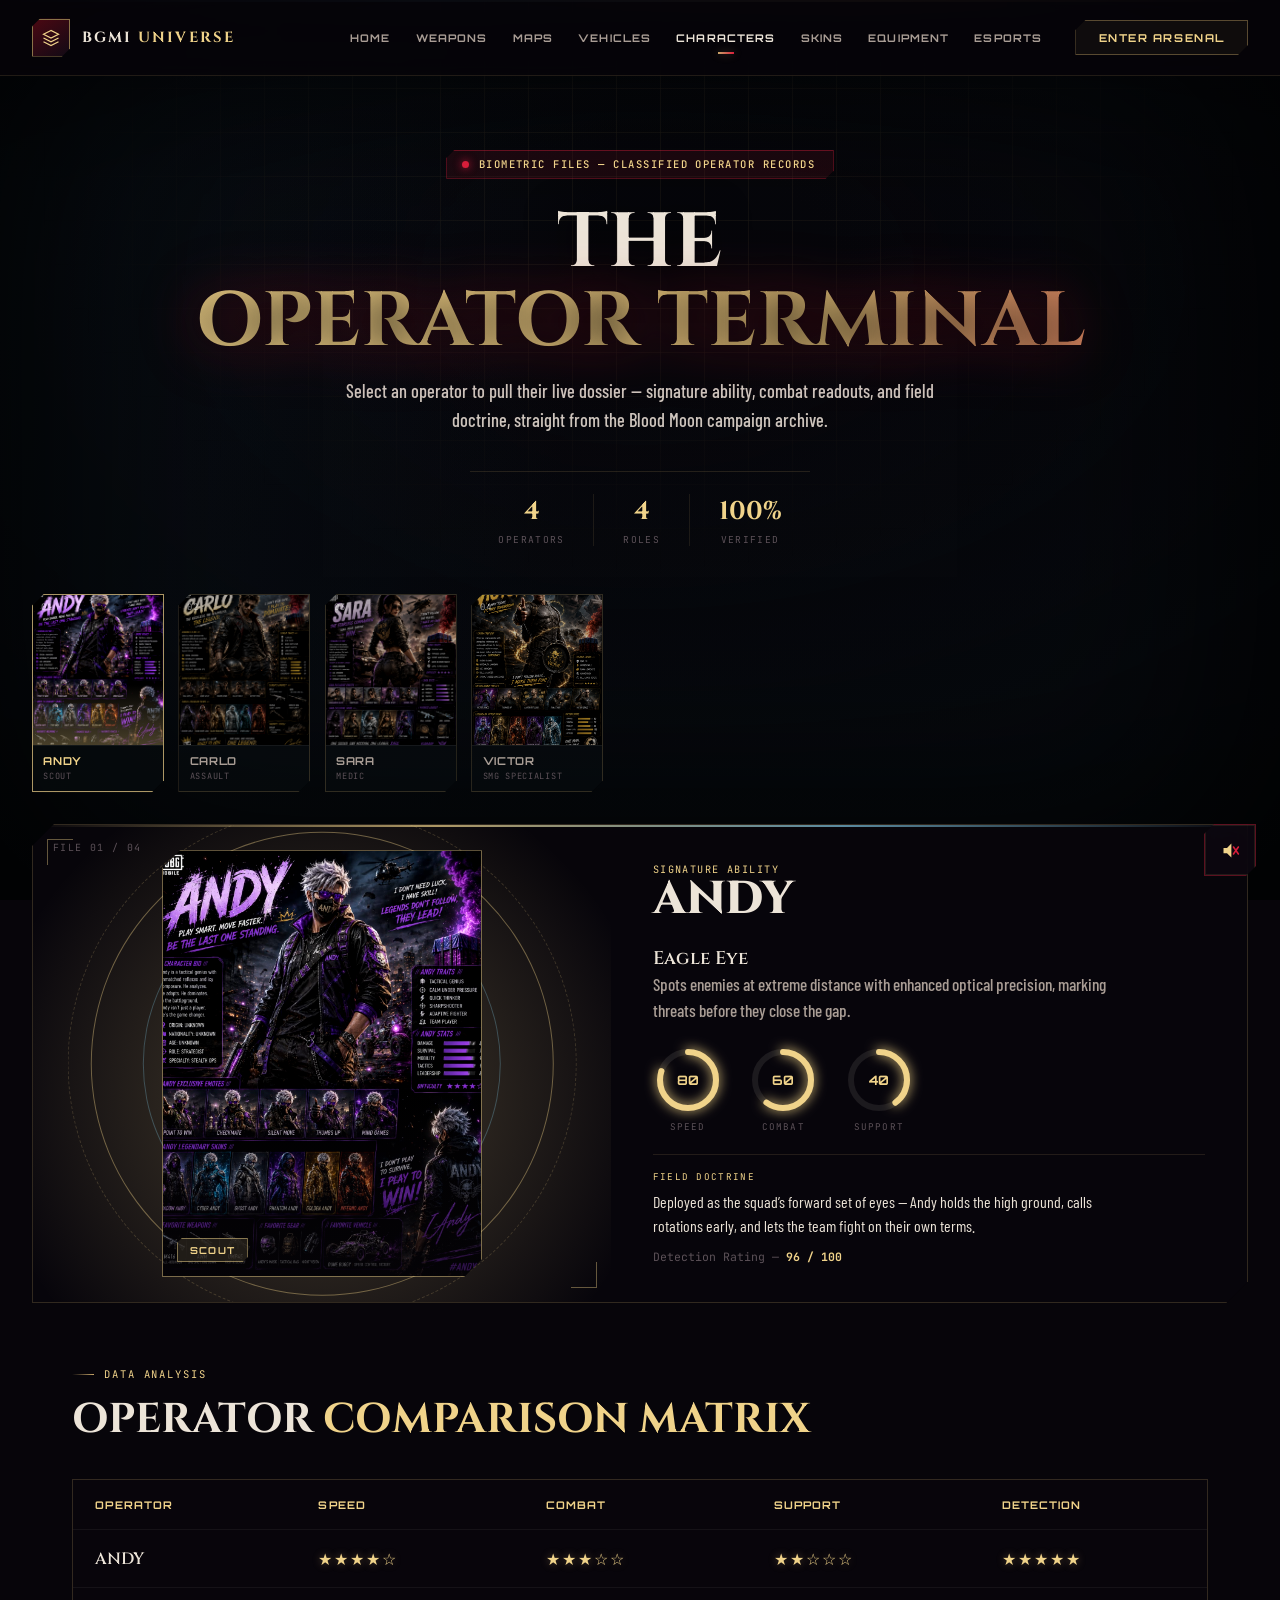
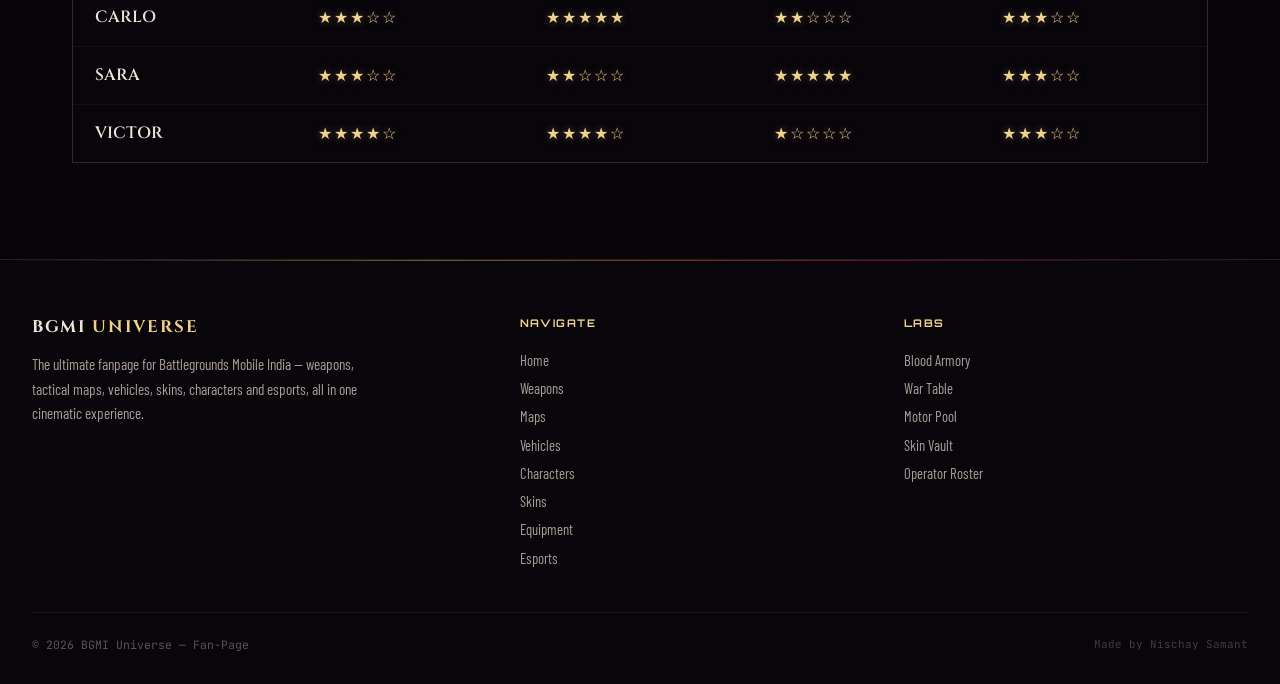
==== commit 32848983: "Add files via upload" ====
--- a/characters.html
+++ b/characters.html
@@ -255,7 +255,7 @@
     doctrine:'The squad\u2019s lifeline — Sara trades personal aggression for uptime, keeping teammates topped up through even the longest firefights.'
   },
   {
-    name:'VICTOR', role:'SMG SPECIALIST', accent:'gold', img:'Victor.jpeg',
+    name:'VICTOR', role:'SMG SPECIALIST', accent:'gold', img:'victor.jpeg',
     abilityTag:'SIGNATURE ABILITY', abilityName:'Weapon Master',
     abilityDesc:'Drastically reduced SMG reload times, enabling relentless suppressive fire in close-range engagements.',
     speed:85, combat:75, support:20, detection:44,
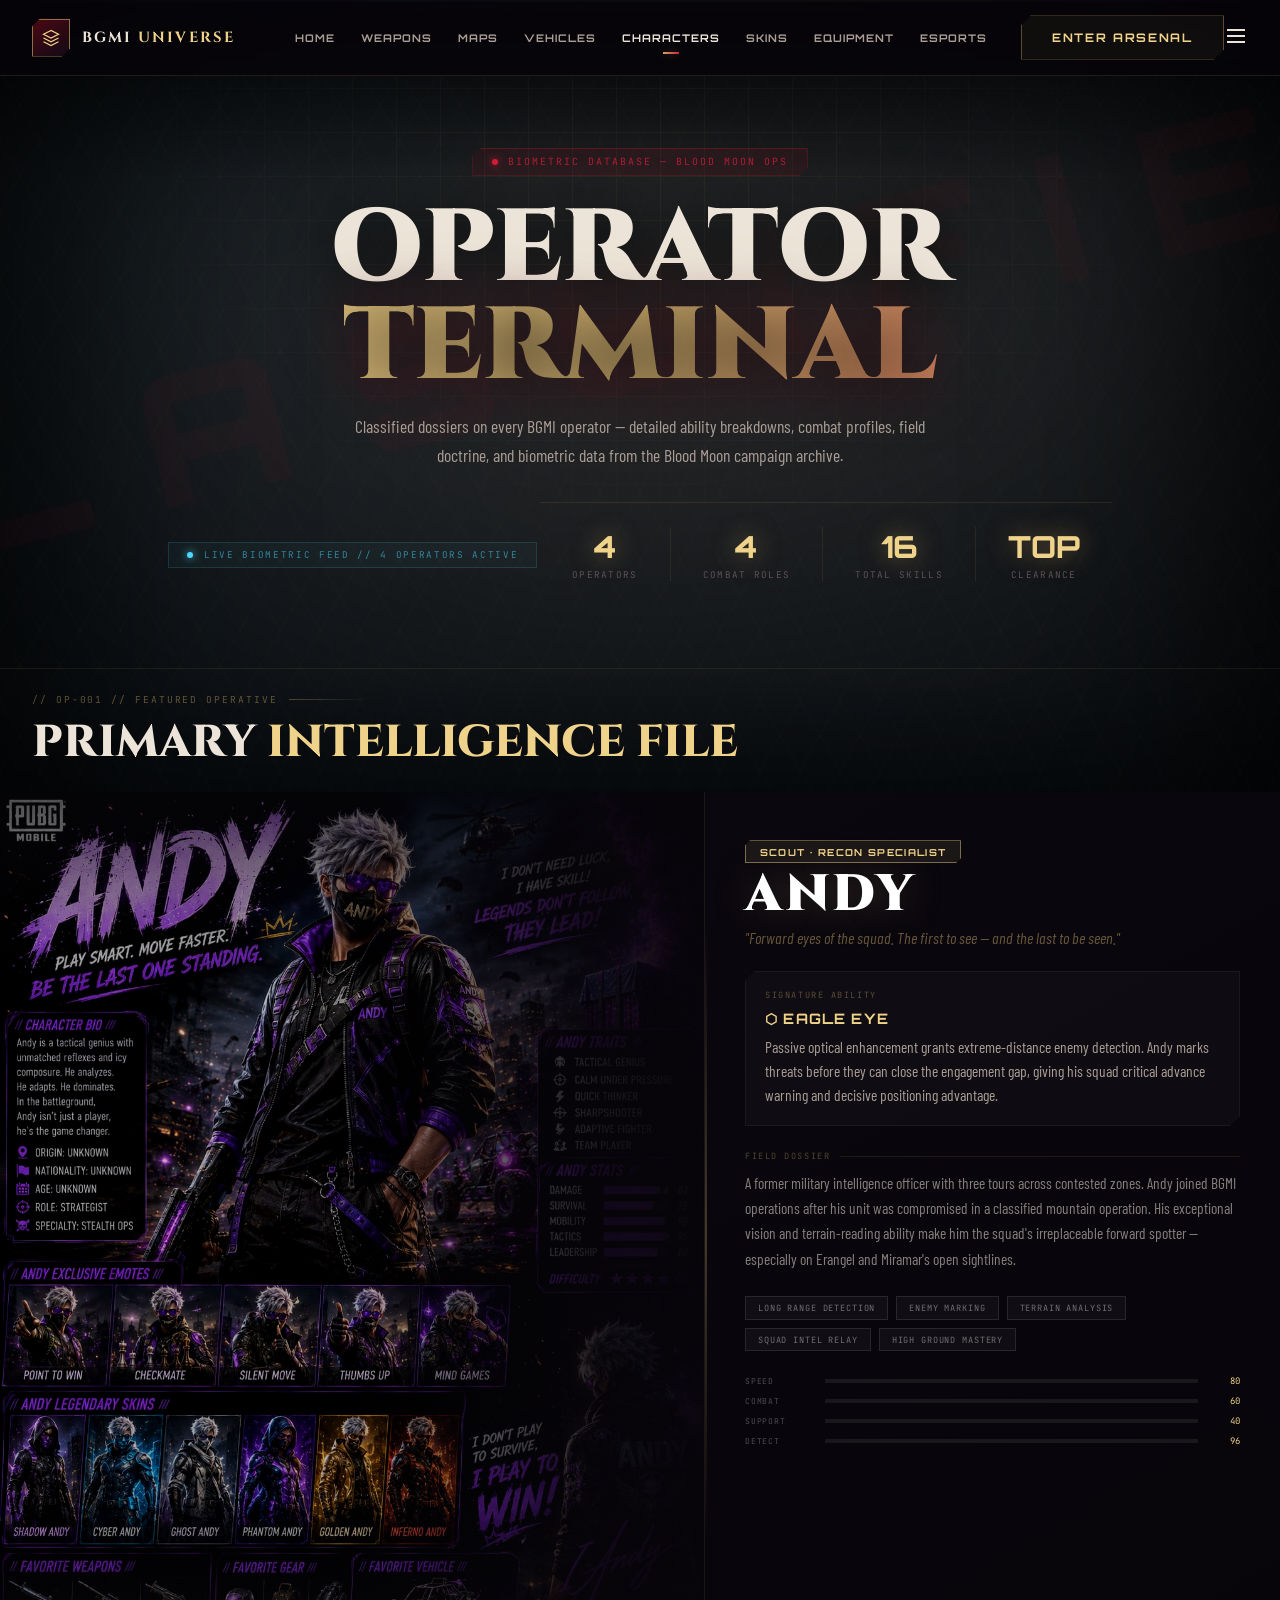
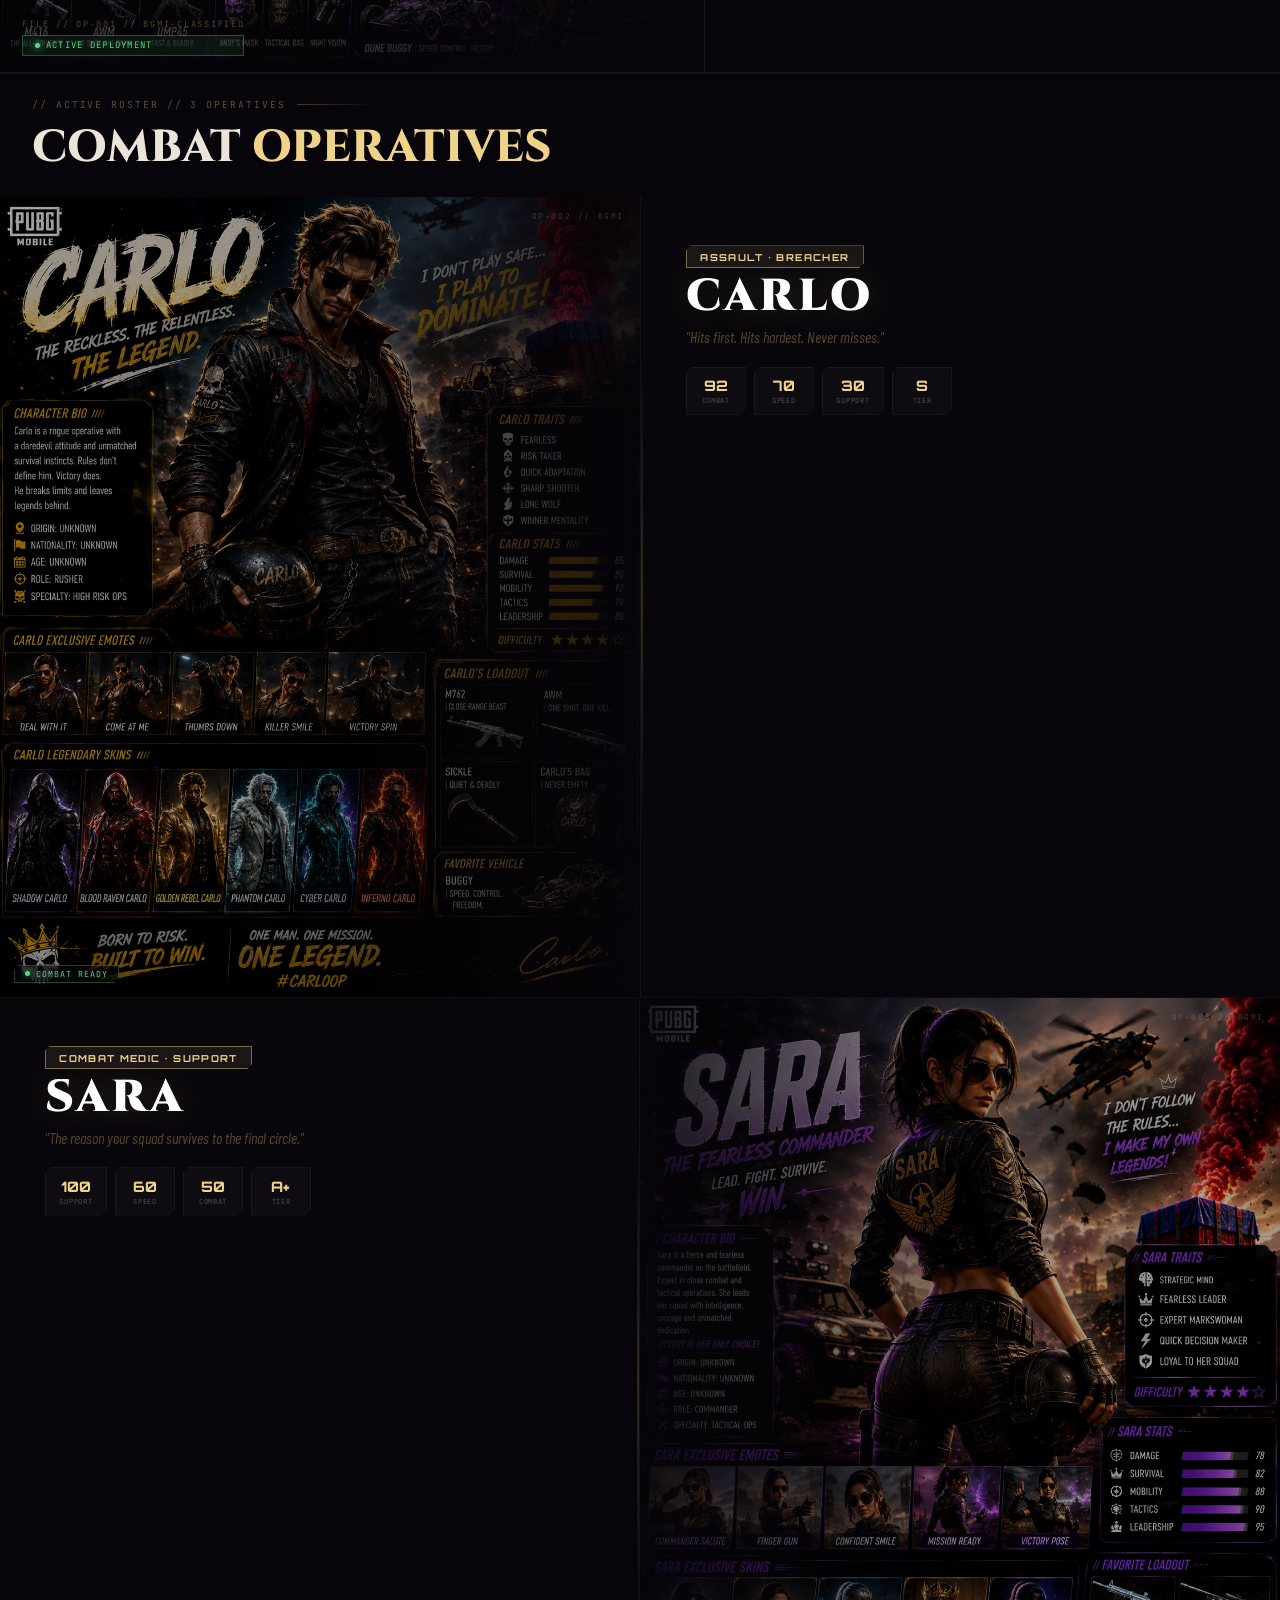
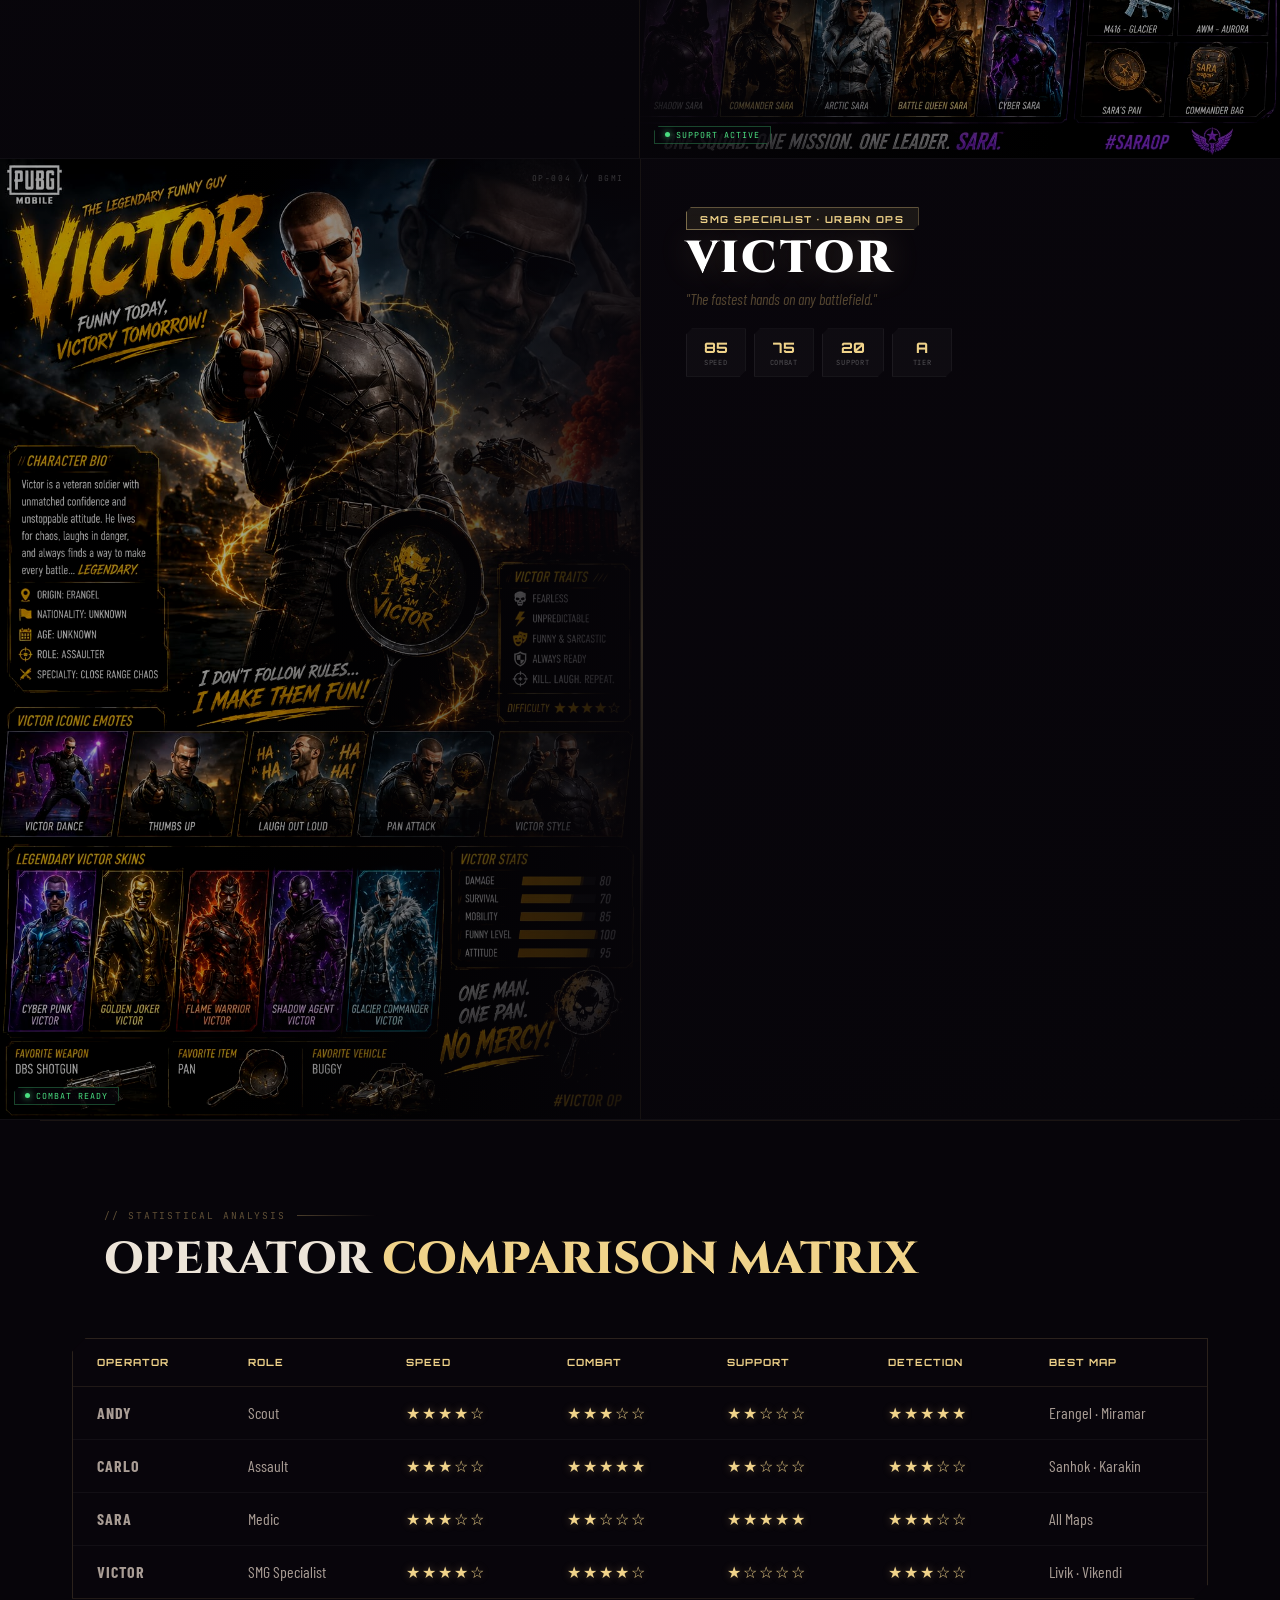
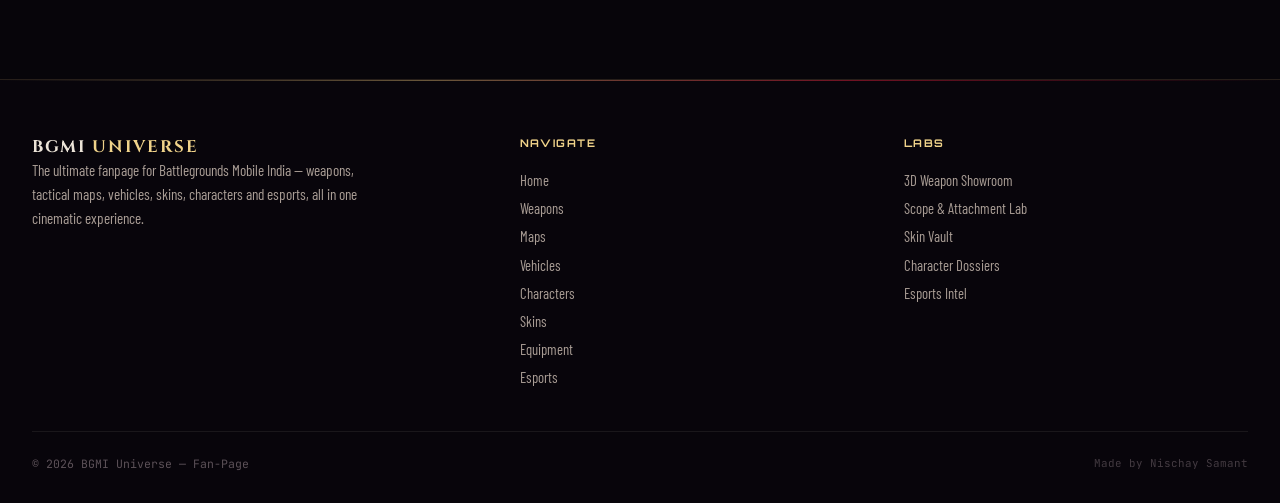
==== commit 9be13f28: "Add files via upload" ====
--- a/characters.html
+++ b/characters.html
@@ -1,52 +1,39 @@
-<!DOCTYPE html>
+﻿<!DOCTYPE html>
 <html lang="en">
 <head>
 <meta charset="UTF-8" />
 <meta name="viewport" content="width=device-width, initial-scale=1.0" />
-<title>OPERATOR ROSTER — BGMI Universe</title>
-<meta name="description" content="The Blood Moon Operator Roster — dossiers on every Battlegrounds Mobile India character, their abilities and combat profile." />
-<meta property="og:type" content="website" />
-<meta property="og:site_name" content="BGMI Universe" />
-<meta property="og:title" content="OPERATOR ROSTER — BGMI Universe" />
-<meta property="og:description" content="The Blood Moon Operator Roster — dossiers on every Battlegrounds Mobile India character, their abilities and combat profile." />
-<meta property="og:url" content="https://bgmiuniverse.com/characters.html" />
-<meta property="og:image" content="https://bgmiuniverse.com/Andy.jpeg" />
+<title>BGMI UNIVERSE — Operator Terminal</title>
+<meta name="description" content="BGMI classified operator dossiers — abilities, combat stats, skills, and field doctrine for every character." />
 <link rel="preconnect" href="https://fonts.googleapis.com" />
 <link rel="preconnect" href="https://fonts.gstatic.com" crossorigin />
 <link href="https://fonts.googleapis.com/css2?family=Cinzel:wght@400;500;600;700;800;900&family=Barlow+Condensed:wght@400;500;600;700;800&family=Orbitron:wght@500;600;700;800;900&family=JetBrains+Mono:wght@400;500;700&display=swap" rel="stylesheet" />
-<link rel="stylesheet" href="characters.css">
+<link rel="stylesheet" href="characters.css" />
+<link rel="stylesheet" href="semantic_patch.css" />
 </head>
 <body>
 
-<div id="bg-wrap">
-  <video id="bg-video" autoplay muted loop playsinline preload="auto" disablePictureInPicture disableRemotePlayback>
+<figure id="bg-wrap">
+  <video id="bg-video" autoplay loop playsinline controls preload="auto" disablePictureInPicture disableRemotePlayback>
     <source src="2.mp4" type="video/mp4">
   </video>
-</div>
-<div id="bg-overlay"></div>
-<div id="bg-grid"></div>
-<div id="bg-vignette"></div>
-<div id="bg-scanline"></div>
-<div id="cursor-glow"></div>
-
-<button id="sound-toggle" class="muted" aria-label="Toggle battlefield audio" aria-pressed="false">
-  <svg viewBox="0 0 24 24" fill="none" stroke="currentColor" stroke-width="1.8" stroke-linecap="round" stroke-linejoin="round">
-    <polygon points="4,9 8,9 13,4 13,20 8,15 4,15" fill="currentColor" stroke="none"/>
-    <path class="wave" d="M16 8.4c1.6 1.3 1.6 6 0 7.2"/>
-    <path class="wave" d="M18.6 5.8c2.9 2.5 2.9 10 0 12.4"/>
-    <line class="muted-x" x1="15.4" y1="8" x2="21" y2="16"/>
-    <line class="muted-x" x1="21" y1="8" x2="15.4" y2="16"/>
-  </svg>
-</button>
-<div id="sound-hint">🔊 Tap anywhere for battlefield audio</div>
-
-<nav id="nav">
-  <div class="nav-inner">
+</figure>
+<span id="bg-overlay"></span>
+<span id="bg-grid"></span>
+<span id="bg-vignette"></span>
+<span id="bg-scanline"></span>
+
+<input type="checkbox" id="menu-toggle" class="menu-checkbox" aria-hidden="true" />
+
+<header id="nav">
+  <span class="nav-inner">
     <a href="index.html" class="nav-logo">
-      <div class="nav-logo-icon"><svg width="18" height="18" viewBox="0 0 24 24" fill="none" stroke="#f0d38a" stroke-width="1.6"><path d="M12 2L2 7l10 5 10-5-10-5zM2 17l10 5 10-5M2 12l10 5 10-5"/></svg></div>
+      <span class="nav-logo-icon">
+        <svg width="18" height="18" viewBox="0 0 24 24" fill="none" stroke="#f0d38a" stroke-width="1.6"><path d="M12 2L2 7l10 5 10-5-10-5zM2 17l10 5 10-5M2 12l10 5 10-5"/></svg>
+      </span>
       <span class="nav-logo-text">BGMI <span>UNIVERSE</span></span>
     </a>
-    <div class="nav-links">
+    <nav class="nav-links" aria-label="Main navigation">
       <a href="index.html" class="nav-link">HOME</a>
       <a href="weapons.html" class="nav-link">WEAPONS</a>
       <a href="maps.html" class="nav-link">MAPS</a>
@@ -55,14 +42,15 @@
       <a href="skins.html" class="nav-link">SKINS</a>
       <a href="equipment.html" class="nav-link">EQUIPMENT</a>
       <a href="esports.html" class="nav-link">ESPORTS</a>
-    </div>
-    <a href="weapons.html" class="btn btn-outline nav-cta" style="padding:.6rem 1.4rem;font-size:.68rem;">ENTER ARSENAL</a>
-    <button id="nav-toggle" aria-label="Menu">
+    </nav>
+    <a href="weapons.html" class="btn btn-outline nav-cta">ENTER ARSENAL</a>
+    <label for="menu-toggle" class="nav-toggle-label" aria-label="Toggle menu">
       <svg width="24" height="24" viewBox="0 0 24 24" fill="none" stroke="currentColor" stroke-width="2"><line x1="3" y1="6" x2="21" y2="6"/><line x1="3" y1="12" x2="21" y2="12"/><line x1="3" y1="18" x2="21" y2="18"/></svg>
-    </button>
-  </div>
-</nav>
-<div id="nav-mobile">
+    </label>
+  </span>
+</header>
+
+<nav id="nav-mobile" aria-label="Mobile navigation">
   <a href="index.html" class="nav-mobile-link">HOME</a>
   <a href="weapons.html" class="nav-mobile-link">WEAPONS</a>
   <a href="maps.html" class="nav-mobile-link">MAPS</a>
@@ -71,47 +59,315 @@
   <a href="skins.html" class="nav-mobile-link">SKINS</a>
   <a href="equipment.html" class="nav-mobile-link">EQUIPMENT</a>
   <a href="esports.html" class="nav-mobile-link">ESPORTS</a>
-</div>
-
-<section id="roster-head">
-  <div class="head-tag"><span class="head-dot"></span> BIOMETRIC FILES — CLASSIFIED OPERATOR RECORDS</div>
-  <h1 class="roster-h1">THE <span class="accent">OPERATOR TERMINAL</span></h1>
-  <p class="roster-desc">Select an operator to pull their live dossier — signature ability, combat readouts, and field doctrine, straight from the Blood Moon campaign archive.</p>
-  <div class="roster-stats">
-    <div class="r-stat"><div class="r-stat-num">4</div><div class="r-stat-label">Operators</div></div>
-    <div class="r-stat"><div class="r-stat-num">4</div><div class="r-stat-label">Roles</div></div>
-    <div class="r-stat"><div class="r-stat-num">100%</div><div class="r-stat-label">Verified</div></div>
-  </div>
+  <a href="weapons.html" class="btn btn-outline" class="btn btn-outline nav-mobile-full">ENTER ARSENAL</a>
+</nav>
+
+<section id="op-hero">
+  <aside class="hero-badge"><span class="badge-dot"></span> BIOMETRIC DATABASE — BLOOD MOON OPS</aside>
+  <h1 class="op-hero-h1">OPERATOR<em>TERMINAL</em></h1>
+  <p class="op-hero-sub">Classified dossiers on every BGMI operator — detailed ability breakdowns, combat profiles, field doctrine, and biometric data from the Blood Moon campaign archive.</p>
+  <aside class="hero-live"><span class="live-pulse"></span> LIVE BIOMETRIC FEED // 4 OPERATORS ACTIVE</aside>
+  <ul class="hero-stats">
+    <li class="hero-stat"><strong class="hero-stat-num">4</strong><small class="hero-stat-label">Operators</small></li>
+    <li class="hero-stat"><strong class="hero-stat-num">4</strong><small class="hero-stat-label">Combat Roles</small></li>
+    <li class="hero-stat"><strong class="hero-stat-num">16</strong><small class="hero-stat-label">Total Skills</small></li>
+    <li class="hero-stat"><strong class="hero-stat-num">TOP</strong><small class="hero-stat-label">Clearance</small></li>
+  </ul>
 </section>
 
-<div id="terminal">
-  <div id="op-rail"></div>
-  <div id="op-stage-wrap"></div>
-</div>
-
+<main id="op-main">
+
+<section id="featured">
+    <header class="section-hd">
+      <p class="section-tag">// OP-001 // FEATURED OPERATIVE</p>
+      <h2 class="section-title">PRIMARY <em>INTELLIGENCE FILE</em></h2>
+    </header>
+
+    <article class="op-featured" class="op-featured op-andy">
+      <figure class="op-featured-fig">
+        <img src="Andy.jpeg" alt="Andy — Scout Operator" class="op-featured-portrait" loading="eager">
+        <span class="op-featured-scan"></span>
+        <span class="op-hud tl"></span>
+        <span class="op-hud br"></span>
+        <aside class="op-featured-meta">
+          <span class="op-file-code">FILE // OP-001 // BGMI-CLASSIFIED</span>
+          <span class="op-status">ACTIVE DEPLOYMENT</span>
+        </aside>
+      </figure>
+
+      <section class="op-featured-intel">
+        <header class="op-intel-hd">
+          <span class="op-role-badge">SCOUT · RECON SPECIALIST</span>
+          <h3 class="op-intel-name">ANDY</h3>
+          <p class="op-intel-tagline">"Forward eyes of the squad. The first to see — and the last to be seen."</p>
+        </header>
+
+        <section class="op-ability-block">
+          <span class="ability-label">SIGNATURE ABILITY</span>
+          <h4 class="ability-name">⬡ EAGLE EYE</h4>
+          <p class="ability-desc">Passive optical enhancement grants extreme-distance enemy detection. Andy marks threats before they can close the engagement gap, giving his squad critical advance warning and decisive positioning advantage.</p>
+        </section>
+
+        <section class="op-lore-block">
+          <span class="lore-label">FIELD DOSSIER</span>
+          <p class="lore-text">A former military intelligence officer with three tours across contested zones. Andy joined BGMI operations after his unit was compromised in a classified mountain operation. His exceptional vision and terrain-reading ability make him the squad's irreplaceable forward spotter — especially on Erangel and Miramar's open sightlines.</p>
+        </section>
+
+        <ul class="op-skills">
+          <li class="op-skill">Long Range Detection</li>
+          <li class="op-skill">Enemy Marking</li>
+          <li class="op-skill">Terrain Analysis</li>
+          <li class="op-skill">Squad Intel Relay</li>
+          <li class="op-skill">High Ground Mastery</li>
+        </ul>
+
+        <dl class="op-intel-stats">
+          <dd class="op-intel-stat"><span class="stat-k">SPEED</span><meter class="op-intel-bar" value="80" max="100"></meter><span class="stat-v">80</span></dd>
+          <dd class="op-intel-stat"><span class="stat-k">COMBAT</span><meter class="op-intel-bar" value="60" max="100"></meter><span class="stat-v">60</span></dd>
+          <dd class="op-intel-stat"><span class="stat-k">SUPPORT</span><meter class="op-intel-bar" value="40" max="100"></meter><span class="stat-v">40</span></dd>
+          <dd class="op-intel-stat"><span class="stat-k">DETECT</span><meter class="op-intel-bar" value="96" max="100"></meter><span class="stat-v">96</span></dd>
+        </dl>
+      </section>
+    </article>
+  </section>
+
+<section id="op-roster">
+    <header class="section-hd">
+      <p class="section-tag">// ACTIVE ROSTER // 3 OPERATIVES</p>
+      <h2 class="section-title">COMBAT <em>OPERATIVES</em></h2>
+    </header>
+
+<article class="op-row op-carlo" aria-label="Carlo operator dossier">
+      <figure class="op-row-fig">
+        <img src="Carlo.jpeg" alt="Carlo — Assault Operator" class="op-row-portrait" loading="lazy">
+        <span class="op-row-scan"></span>
+        <span class="row-hud tl"></span>
+        <span class="row-hud bl"></span>
+        <span class="op-row-num">OP-002 // BGMI</span>
+        <span class="op-row-status">COMBAT READY</span>
+      </figure>
+
+      <section class="op-row-intel">
+        <header class="op-row-hd">
+          <span class="op-role-badge">ASSAULT · BREACHER</span>
+          <h3 class="op-row-name">CARLO</h3>
+          <p class="op-row-tagline">"Hits first. Hits hardest. Never misses."</p>
+        </header>
+
+        <ul class="op-quick-stats">
+          <li class="op-quick-stat"><strong class="qs-num" class="col-red">92</strong><span class="qs-label">Combat</span></li>
+          <li class="op-quick-stat"><strong class="qs-num" class="col-red">70</strong><span class="qs-label">Speed</span></li>
+          <li class="op-quick-stat"><strong class="qs-num" class="col-red">30</strong><span class="qs-label">Support</span></li>
+          <li class="op-quick-stat"><strong class="qs-num" class="col-red">S</strong><span class="qs-label">Tier</span></li>
+        </ul>
+
+        <section class="op-row-reveal">
+          <section class="op-ability-block">
+            <span class="ability-label">SIGNATURE ABILITY</span>
+            <h4 class="ability-name" class="col-red">⬡ IRON FIST</h4>
+            <p class="ability-desc">Massively increased unarmed melee damage — Carlo turns every close-range brawl into a one-sided execution. Punches deal near-lethal damage with no weapon required.</p>
+          </section>
+
+          <section class="op-lore-block">
+            <span class="lore-label">FIELD DOSSIER</span>
+            <p class="lore-text">Born in the streets of Mumbai's most contested districts, Carlo learned to fight before he learned to read. After enlisting, his raw combat talent was immediately recognized by special forces recruiters. His presence guarantees first-blood advantage in every compound breach.</p>
+          </section>
+
+          <ul class="op-row-skills">
+            <li class="op-row-skill">CQC Expert</li>
+            <li class="op-row-skill">Breach &amp; Clear</li>
+            <li class="op-row-skill">Suppressive Fire</li>
+            <li class="op-row-skill">Wall Penetration</li>
+          </ul>
+
+          <dl class="op-row-stats">
+            <dd class="op-row-stat"><span class="stat-k">COMBAT</span><meter class="op-intel-bar" value="92" max="100"></meter><span class="stat-v" class="col-red">92</span></dd>
+            <dd class="op-row-stat"><span class="stat-k">SPEED</span><meter class="op-intel-bar" value="70" max="100"></meter><span class="stat-v" class="col-red">70</span></dd>
+            <dd class="op-row-stat"><span class="stat-k">DETECT</span><meter class="op-intel-bar" value="52" max="100"></meter><span class="stat-v" class="col-red">52</span></dd>
+          </dl>
+        </section>
+      </section>
+    </article>
+
+<article class="op-row rev op-sara" aria-label="Sara operator dossier">
+      <figure class="op-row-fig">
+        <img src="Sara.jpeg" alt="Sara — Combat Medic" class="op-row-portrait" loading="lazy">
+        <span class="op-row-scan"></span>
+        <span class="row-hud tl"></span>
+        <span class="row-hud bl"></span>
+        <span class="op-row-num">OP-003 // BGMI</span>
+        <span class="op-row-status">SUPPORT ACTIVE</span>
+      </figure>
+
+      <section class="op-row-intel">
+        <header class="op-row-hd">
+          <span class="op-role-badge">COMBAT MEDIC · SUPPORT</span>
+          <h3 class="op-row-name">SARA</h3>
+          <p class="op-row-tagline">"The reason your squad survives to the final circle."</p>
+        </header>
+
+        <ul class="op-quick-stats">
+          <li class="op-quick-stat"><strong class="qs-num" class="col-purple">100</strong><span class="qs-label">Support</span></li>
+          <li class="op-quick-stat"><strong class="qs-num" class="col-purple">60</strong><span class="qs-label">Speed</span></li>
+          <li class="op-quick-stat"><strong class="qs-num" class="col-purple">50</strong><span class="qs-label">Combat</span></li>
+          <li class="op-quick-stat"><strong class="qs-num" class="col-purple">A+</strong><span class="qs-label">Tier</span></li>
+        </ul>
+
+        <section class="op-row-reveal">
+          <section class="op-ability-block">
+            <span class="ability-label">SIGNATURE ABILITY</span>
+            <h4 class="ability-name" class="col-purple">⬡ HEALING WAVE</h4>
+            <p class="ability-desc">Faster medkit application speed plus a passive healing aura that regenerates HP for nearby teammates. Sara is the only operator who can sustain squad health through prolonged firefights without a full retreat.</p>
+          </section>
+
+          <section class="op-lore-block">
+            <span class="lore-label">FIELD DOSSIER</span>
+            <p class="lore-text">A trauma surgeon who volunteered for BGMI operations after her hospital was caught in a crossfire event. Sara brings clinical precision to the chaos of battle — her calm under fire and exceptional medical training have saved countless squadmates in impossible situations.</p>
+          </section>
+
+          <ul class="op-row-skills">
+            <li class="op-row-skill">Emergency Treatment</li>
+            <li class="op-row-skill">Passive Heal Aura</li>
+            <li class="op-row-skill">Field Surgery</li>
+            <li class="op-row-skill">Resource Management</li>
+          </ul>
+
+          <dl class="op-row-stats">
+            <dd class="op-row-stat"><span class="stat-k">SUPPORT</span><meter class="op-intel-bar" value="100" max="100"></meter><span class="stat-v" class="col-purple">100</span></dd>
+            <dd class="op-row-stat"><span class="stat-k">SPEED</span><meter class="op-intel-bar" value="60" max="100"></meter><span class="stat-v" class="col-purple">60</span></dd>
+            <dd class="op-row-stat"><span class="stat-k">COMBAT</span><meter class="op-intel-bar" value="50" max="100"></meter><span class="stat-v" class="col-purple">50</span></dd>
+          </dl>
+        </section>
+      </section>
+    </article>
+
+<article class="op-row op-victor" aria-label="Victor operator dossier">
+      <figure class="op-row-fig">
+        <img src="Victor.jpeg" alt="Victor — SMG Specialist" class="op-row-portrait" loading="lazy">
+        <span class="op-row-scan"></span>
+        <span class="row-hud tl"></span>
+        <span class="row-hud bl"></span>
+        <span class="op-row-num">OP-004 // BGMI</span>
+        <span class="op-row-status">COMBAT READY</span>
+      </figure>
+
+      <section class="op-row-intel">
+        <header class="op-row-hd">
+          <span class="op-role-badge">SMG SPECIALIST · URBAN OPS</span>
+          <h3 class="op-row-name">VICTOR</h3>
+          <p class="op-row-tagline">"The fastest hands on any battlefield."</p>
+        </header>
+
+        <ul class="op-quick-stats">
+          <li class="op-quick-stat"><strong class="qs-num" class="col-cyan">85</strong><span class="qs-label">Speed</span></li>
+          <li class="op-quick-stat"><strong class="qs-num" class="col-cyan">75</strong><span class="qs-label">Combat</span></li>
+          <li class="op-quick-stat"><strong class="qs-num" class="col-cyan">20</strong><span class="qs-label">Support</span></li>
+          <li class="op-quick-stat"><strong class="qs-num" class="col-cyan">A</strong><span class="qs-label">Tier</span></li>
+        </ul>
+
+        <section class="op-row-reveal">
+          <section class="op-ability-block">
+            <span class="ability-label">SIGNATURE ABILITY</span>
+            <h4 class="ability-name" class="col-cyan">⬡ WEAPON MASTER</h4>
+            <p class="ability-desc">Drastically reduced SMG reload times allow Victor to sustain fire in close-range engagements without tactical pause. In urban maps, he can clear entire buildings before opponents can react.</p>
+          </section>
+
+          <section class="op-lore-block">
+            <span class="lore-label">FIELD DOSSIER</span>
+            <p class="lore-text">Victor served in some of the most dangerous urban warfare operations in South Asia before joining BGMI. His speed and weapon handling broke every training record on record. In Livik and Vikendi's compact zones, Victor transforms into an unstoppable close-range force.</p>
+          </section>
+
+          <ul class="op-row-skills">
+            <li class="op-row-skill">SMG Mastery</li>
+            <li class="op-row-skill">Lightning Reloads</li>
+            <li class="op-row-skill">Urban Combat</li>
+            <li class="op-row-skill">Sustained Suppression</li>
+          </ul>
+
+          <dl class="op-row-stats">
+            <dd class="op-row-stat"><span class="stat-k">SPEED</span><meter class="op-intel-bar" value="85" max="100"></meter><span class="stat-v" class="col-cyan">85</span></dd>
+            <dd class="op-row-stat"><span class="stat-k">COMBAT</span><meter class="op-intel-bar" value="75" max="100"></meter><span class="stat-v" class="col-cyan">75</span></dd>
+            <dd class="op-row-stat"><span class="stat-k">DETECT</span><meter class="op-intel-bar" value="44" max="100"></meter><span class="stat-v" class="col-cyan">44</span></dd>
+          </dl>
+        </section>
+      </section>
+    </article>
+  </section>
+
 <section id="compare">
-  <div class="compare-tag">DATA ANALYSIS</div>
-  <h2 class="compare-h2">OPERATOR <span class="accent">COMPARISON MATRIX</span></h2>
-  <div class="compare-wrap">
-    <table class="compare-table">
-      <thead>
-        <tr><th>OPERATOR</th><th>SPEED</th><th>COMBAT</th><th>SUPPORT</th><th>DETECTION</th></tr>
-      </thead>
-      <tbody id="compareBody"></tbody>
-    </table>
-  </div>
-</section>
+    <section class="compare-inner">
+      <header class="section-hd" class="pd-bottom">
+        <p class="section-tag">// STATISTICAL ANALYSIS</p>
+        <h2 class="section-title">OPERATOR <em>COMPARISON MATRIX</em></h2>
+      </header>
+      <section class="compare-tbl-wrap">
+        <table class="compare-table">
+          <thead>
+            <tr>
+              <th>OPERATOR</th>
+              <th>ROLE</th>
+              <th>SPEED</th>
+              <th>COMBAT</th>
+              <th>SUPPORT</th>
+              <th>DETECTION</th>
+              <th>BEST MAP</th>
+            </tr>
+          </thead>
+          <tbody>
+            <tr>
+              <td class="tbl-op" class="col-gold">ANDY</td>
+              <td class="tbl-best">Scout</td>
+              <td><span class="stars">★★★★☆</span></td>
+              <td><span class="stars">★★★☆☆</span></td>
+              <td><span class="stars">★★☆☆☆</span></td>
+              <td><span class="stars">★★★★★</span></td>
+              <td class="tbl-best">Erangel · Miramar</td>
+            </tr>
+            <tr>
+              <td class="tbl-op" class="col-red">CARLO</td>
+              <td class="tbl-best">Assault</td>
+              <td><span class="stars">★★★☆☆</span></td>
+              <td><span class="stars">★★★★★</span></td>
+              <td><span class="stars">★★☆☆☆</span></td>
+              <td><span class="stars">★★★☆☆</span></td>
+              <td class="tbl-best">Sanhok · Karakin</td>
+            </tr>
+            <tr>
+              <td class="tbl-op" class="col-purple">SARA</td>
+              <td class="tbl-best">Medic</td>
+              <td><span class="stars">★★★☆☆</span></td>
+              <td><span class="stars">★★☆☆☆</span></td>
+              <td><span class="stars">★★★★★</span></td>
+              <td><span class="stars">★★★☆☆</span></td>
+              <td class="tbl-best">All Maps</td>
+            </tr>
+            <tr>
+              <td class="tbl-op" class="col-cyan">VICTOR</td>
+              <td class="tbl-best">SMG Specialist</td>
+              <td><span class="stars">★★★★☆</span></td>
+              <td><span class="stars">★★★★☆</span></td>
+              <td><span class="stars">★☆☆☆☆</span></td>
+              <td><span class="stars">★★★☆☆</span></td>
+              <td class="tbl-best">Livik · Vikendi</td>
+            </tr>
+          </tbody>
+        </table>
+      </section>
+    </section>
+  </section>
+
+</main>
 
 <footer>
-  <div class="footer-accent-line"></div>
-  <div class="footer-inner">
-    <div class="footer-grid">
-      <div>
-        <div class="footer-brand-name">BGMI <span>UNIVERSE</span></div>
-        <p class="footer-brand-desc">The ultimate  fanpage for Battlegrounds Mobile India — weapons, tactical maps, vehicles, skins, characters and esports, all in one cinematic experience.</p>
-      </div>
-      <div>
-        <div class="footer-col-title">NAVIGATE</div>
+  <span class="footer-accent-line"></span>
+  <section class="footer-inner">
+    <section class="footer-grid">
+      <section>
+        <strong class="footer-brand-name">BGMI <span>UNIVERSE</span></strong>
+        <p class="footer-brand-desc">The ultimate fanpage for Battlegrounds Mobile India — weapons, tactical maps, vehicles, skins, characters and esports, all in one cinematic experience.</p>
+      </section>
+      <nav aria-label="Footer navigation">
+        <h3 class="footer-col-title">NAVIGATE</h3>
         <a href="index.html" class="footer-link">Home</a>
         <a href="weapons.html" class="footer-link">Weapons</a>
         <a href="maps.html" class="footer-link">Maps</a>
@@ -120,262 +376,22 @@
         <a href="skins.html" class="footer-link">Skins</a>
         <a href="equipment.html" class="footer-link">Equipment</a>
         <a href="esports.html" class="footer-link">Esports</a>
-      </div>
-      <div>
-        <div class="footer-col-title">LABS</div>
-        <a href="weapons.html" class="footer-link">Blood Armory</a>
-        <a href="maps.html" class="footer-link">War Table</a>
-        <a href="vehicles.html" class="footer-link">Motor Pool</a>
+      </nav>
+      <nav aria-label="Footer labs navigation">
+        <h3 class="footer-col-title">LABS</h3>
+        <a href="weapons.html" class="footer-link">3D Weapon Showroom</a>
+        <a href="equipment.html" class="footer-link">Scope &amp; Attachment Lab</a>
         <a href="skins.html" class="footer-link">Skin Vault</a>
-        <a href="characters.html" class="footer-link">Operator Roster</a>
-      </div>
-    </div>
-      <div class="footer-bottom">
+        <a href="characters.html" class="footer-link">Character Dossiers</a>
+        <a href="esports.html" class="footer-link">Esports Intel</a>
+      </nav>
+    </section>
+    <p class="footer-bottom">
       <span class="footer-copy">© 2026 BGMI Universe — Fan-Page</span>
       <span class="footer-note">Made by Nischay Samant</span>
-    </div>
-  </div>
+    </p>
+  </section>
 </footer>
 
-<script>
-const reducedMotion = window.matchMedia('(prefers-reduced-motion: reduce)').matches;
-const canHover = window.matchMedia('(hover: hover)').matches;
-
-const nav = document.getElementById('nav');
-let scrollRAF = null, scrollEndTimer = null;
-function handleScroll() {
-  if (window.scrollY > 60) nav.classList.add('scrolled'); else nav.classList.remove('scrolled');
-}
-window.addEventListener('scroll', () => {
-  document.body.classList.add('is-scrolling');
-  clearTimeout(scrollEndTimer);
-  scrollEndTimer = setTimeout(() => document.body.classList.remove('is-scrolling'), 150);
-  if (scrollRAF) return;
-  scrollRAF = requestAnimationFrame(() => { handleScroll(); scrollRAF = null; });
-}, { passive:true });
-const navToggle = document.getElementById('nav-toggle');
-const navMobile = document.getElementById('nav-mobile');
-navToggle.addEventListener('click', () => navMobile.classList.toggle('open'));
-
-const glow = document.getElementById('cursor-glow');
-let mx = window.innerWidth/2, my = window.innerHeight/2, gx = mx, gy = my;
-if (!reducedMotion && canHover && glow) {
-  let glowRunning = false;
-  function raf(){
-    gx += (mx-gx)*0.12; gy += (my-gy)*0.12;
-    glow.style.transform = `translate(${gx-170}px, ${gy-170}px)`;
-    if (Math.abs(mx-gx) > 0.4 || Math.abs(my-gy) > 0.4) requestAnimationFrame(raf);
-    else glowRunning = false;
-  }
-  document.addEventListener('mousemove', (e) => {
-    mx = e.clientX; my = e.clientY; glow.style.opacity = '1';
-    if (!glowRunning) { glowRunning = true; requestAnimationFrame(raf); }
-  }, { passive:true });
-  document.addEventListener('mouseleave', () => { glow.style.opacity = '0'; });
-}
-
-const bgVid = document.getElementById('bg-video');
-bgVid.play().catch(() => { document.addEventListener('click', () => bgVid.play(), { once:true }); });
-document.addEventListener('visibilitychange', () => {
-  if (document.hidden) bgVid.pause(); else bgVid.play().catch(() => {});
-});
-const soundToggle = document.getElementById('sound-toggle');
-const soundHint = document.getElementById('sound-hint');
-let audioUnlocked = false;
-
-function fadeVolume(video, to, duration = 700) {
-  const from = video.volume;
-  const start = performance.now();
-  function step(now) {
-    const p = Math.min((now - start) / duration, 1);
-    video.volume = from + (to - from) * p;
-    if (p < 1) requestAnimationFrame(step);
-  }
-  requestAnimationFrame(step);
-}
-function enableSound() {
-  if (!bgVid) return;
-  bgVid.muted = false;
-  bgVid.volume = 0;
-  bgVid.play().catch(() => {});
-  fadeVolume(bgVid, 0.55);
-  if (soundToggle) { soundToggle.classList.remove('muted'); soundToggle.setAttribute('aria-pressed', 'true'); }
-  if (soundHint) soundHint.classList.remove('show');
-}
-function disableSound() {
-  if (!bgVid) return;
-  fadeVolume(bgVid, 0, 350);
-  setTimeout(() => { bgVid.muted = true; }, 370);
-  if (soundToggle) { soundToggle.classList.add('muted'); soundToggle.setAttribute('aria-pressed', 'false'); }
-}
-function firstGestureUnlock() {
-  if (audioUnlocked) return;
-  audioUnlocked = true;
-  enableSound();
-  document.removeEventListener('click', firstGestureUnlock);
-  document.removeEventListener('touchstart', firstGestureUnlock);
-  document.removeEventListener('keydown', firstGestureUnlock);
-}
-if (bgVid && soundToggle) {
-  document.addEventListener('click', firstGestureUnlock);
-  document.addEventListener('touchstart', firstGestureUnlock, { passive: true });
-  document.addEventListener('keydown', firstGestureUnlock);
-
-  soundToggle.addEventListener('click', (e) => {
-    e.stopPropagation();
-    audioUnlocked = true;
-    if (bgVid.muted) enableSound(); else disableSound();
-  });
-
-  setTimeout(() => { if (bgVid.muted && soundHint) soundHint.classList.add('show'); }, reducedMotion ? 400 : 2500);
-  setTimeout(() => { if (soundHint) soundHint.classList.remove('show'); }, 9500);
-}
-
-const accentHex = { gold:'#f0d38a', blood:'#e2455f', violet:'#c8a3e8' };
-const operators = [
-  {
-    name:'ANDY', role:'SCOUT', accent:'gold', img:'Andy.jpeg',
-    abilityTag:'SIGNATURE ABILITY', abilityName:'Eagle Eye',
-    abilityDesc:'Spots enemies at extreme distance with enhanced optical precision, marking threats before they close the gap.',
-    speed:80, combat:60, support:40, detection:96,
-    doctrine:'Deployed as the squad\u2019s forward set of eyes — Andy holds the high ground, calls rotations early, and lets the team fight on their own terms.'
-  },
-  {
-    name:'CARLO', role:'ASSAULT', accent:'blood', img:'Carlo.jpeg',
-    abilityTag:'SIGNATURE ABILITY', abilityName:'Iron Fist',
-    abilityDesc:'Massively increased unarmed damage, turning close-quarter brawls into a one-sided execution.',
-    speed:70, combat:92, support:30, detection:52,
-    doctrine:'The tip of the spear in every building clear — Carlo pushes first, absorbs the opening exchange, and forces the enemy squad to fight uphill.'
-  },
-  {
-    name:'SARA', role:'MEDIC', accent:'violet', img:'Sara.jpeg',
-    abilityTag:'SIGNATURE ABILITY', abilityName:'Healing Wave',
-    abilityDesc:'Faster medkit application and a passive regeneration aura that keeps the whole squad standing longer.',
-    speed:60, combat:50, support:100, detection:48,
-    doctrine:'The squad\u2019s lifeline — Sara trades personal aggression for uptime, keeping teammates topped up through even the longest firefights.'
-  },
-  {
-    name:'VICTOR', role:'SMG SPECIALIST', accent:'gold', img:'victor.jpeg',
-    abilityTag:'SIGNATURE ABILITY', abilityName:'Weapon Master',
-    abilityDesc:'Drastically reduced SMG reload times, enabling relentless suppressive fire in close-range engagements.',
-    speed:85, combat:75, support:20, detection:44,
-    doctrine:'A close-range menace built for compounds and city fights — Victor clears rooms fast and rarely stops to reload.'
-  }
-];
-const starsData = [
-  { name:'ANDY', speed:4, combat:3, support:2, detection:5 },
-  { name:'CARLO', speed:3, combat:5, support:2, detection:3 },
-  { name:'SARA', speed:3, combat:2, support:5, detection:3 },
-  { name:'VICTOR', speed:4, combat:4, support:1, detection:3 }
-];
-
-function dialSVG(pct, hex){
-  const r = 28, c = 2*Math.PI*r, offset = c - (pct/100)*c;
-  return `
-  <svg width="70" height="70" viewBox="0 0 70 70">
-    <circle cx="35" cy="35" r="${r}" fill="none" stroke="rgba(236,228,216,.09)" stroke-width="6"/>
-    <circle cx="35" cy="35" r="${r}" fill="none" stroke="${hex}" stroke-width="6" stroke-linecap="round"
-      stroke-dasharray="${c}" stroke-dashoffset="${c}" transform="rotate(-90 35 35)"
-      style="filter:drop-shadow(0 0 6px ${hex}); transition:stroke-dashoffset 1.1s cubic-bezier(.2,.8,.2,1);" data-target="${offset}"/>
-    <text x="35" y="40" text-anchor="middle" font-family="Orbitron" font-weight="700" font-size="13" fill="${hex}">${pct}</text>
-  </svg>`;
-}
-
-function starRow(n){
-  return `<span class="stars">${'★'.repeat(n)}${'☆'.repeat(5-n)}</span>`;
-}
-
-const railEl = document.getElementById('op-rail');
-railEl.innerHTML = operators.map((o, i) => {
-  const hex = accentHex[o.accent] || accentHex.gold;
-  return `
-  <div class="op-chip${i === 0 ? ' active' : ''}" data-idx="${i}" style="--op-accent:${hex}" tabindex="0" role="button" aria-label="View ${o.name} dossier">
-    <div class="op-chip-img-wrap">
-      <img src="${encodeURIComponent(o.img)}" alt="" onerror="this.style.display='none'; this.nextElementSibling.style.display='flex';">
-      <div class="placeholder-op" style="display:none;">${o.name.charAt(0)}</div>
-      <div class="op-chip-scan"></div>
-      <div class="op-chip-num">${String(i+1).padStart(2,'0')}</div>
-    </div>
-    <div class="op-chip-foot">
-      <div class="op-chip-name">${o.name}</div>
-      <div class="op-chip-role">${o.role}</div>
-    </div>
-  </div>`;
-}).join('');
-
-const stageEl = document.getElementById('op-stage-wrap');
-
-function renderStage(i, animateDials = true){
-  const o = operators[i];
-  const hex = accentHex[o.accent] || accentHex.gold;
-  stageEl.style.setProperty('--op-accent', hex);
-  stageEl.innerHTML = `
-    <div class="op-stage">
-      <div class="op-stage-aura"></div>
-      <div class="op-stage-ring" style="left:50%;top:50%;transform:translate(-50%,-50%);"></div>
-      <div class="op-stage-ring r2" style="left:50%;top:50%;transform:translate(-50%,-50%);"></div>
-      <div class="op-stage-tick" style="left:50%;top:50%;transform:translate(-50%,-50%);"></div>
-      <div class="op-stage-corner tl"></div>
-      <div class="op-stage-corner br"></div>
-      <div class="op-unit-num">FILE ${String(i+1).padStart(2,'0')} / ${String(operators.length).padStart(2,'0')}</div>
-      <div class="op-portrait-frame">
-        <img src="${encodeURIComponent(o.img)}" alt="${o.name}" onerror="this.style.display='none'; this.nextElementSibling.style.display='flex';">
-        <div class="placeholder-op" style="display:none;">${o.name.charAt(0)}</div>
-        <div class="op-portrait-scrim"></div>
-        <div class="op-role-tag">${o.role}</div>
-      </div>
-    </div>
-    <div class="op-panel">
-      <div>
-        <div class="op-ability-tag">${o.abilityTag}</div>
-        <div class="op-name">${o.name}</div>
-      </div>
-      <div>
-        <div class="op-ability-name">${o.abilityName}</div>
-        <p class="op-ability-desc">${o.abilityDesc}</p>
-      </div>
-      <div class="op-dials">
-        <div class="op-dial">${dialSVG(o.speed, hex)}<div class="op-dial-label">Speed</div></div>
-        <div class="op-dial">${dialSVG(o.combat, hex)}<div class="op-dial-label">Combat</div></div>
-        <div class="op-dial">${dialSVG(o.support, hex)}<div class="op-dial-label">Support</div></div>
-      </div>
-      <div class="op-doctrine">
-        <div class="op-doctrine-label">Field Doctrine</div>
-        <div class="op-doctrine-value">${o.doctrine}</div>
-        <div class="op-detection">Detection Rating — <b>${o.detection} / 100</b></div>
-      </div>
-    </div>`;
-  if (animateDials) {
-    stageEl.querySelectorAll('circle[data-target]').forEach(c => {
-      requestAnimationFrame(() => { c.style.strokeDashoffset = c.getAttribute('data-target'); });
-    });
-  }
-}
-renderStage(0);
-
-railEl.querySelectorAll('.op-chip').forEach(chip => {
-  chip.addEventListener('click', () => {
-    const idx = Number(chip.dataset.idx);
-    railEl.querySelectorAll('.op-chip').forEach(c => c.classList.remove('active'));
-    chip.classList.add('active');
-    renderStage(idx);
-  });
-  chip.addEventListener('keydown', (e) => { if (e.key === 'Enter' || e.key === ' ') { e.preventDefault(); chip.click(); } });
-});
-
-const stageMotionObserver = new IntersectionObserver((entries) => {
-  entries.forEach(entry => { stageEl.classList.toggle('op-offscreen', !entry.isIntersecting); });
-}, { rootMargin: '200px 0px', threshold: 0 });
-stageMotionObserver.observe(stageEl);
-
-document.getElementById('compareBody').innerHTML = starsData.map(s => `
-  <tr>
-    <td class="op-cell">${s.name}</td>
-    <td>${starRow(s.speed)}</td>
-    <td>${starRow(s.combat)}</td>
-    <td>${starRow(s.support)}</td>
-    <td>${starRow(s.detection)}</td>
-  </tr>`).join('');
-</script>
 </body>
 </html>
--- a/characters.css
+++ b/characters.css
@@ -1,3 +1,4 @@
+﻿.menu-checkbox{display:none;}
 :root{
   --void:#07050a; --void-3:#120a15;
   --blood:#8f1226; --blood-2:#d81e3a; --blood-deep:#4a0812;
@@ -9,7 +10,6 @@
   --panel:rgba(13,8,16,.72); --panel-edge:rgba(201,168,106,.22);
 }
 *,*::before,*::after{box-sizing:border-box;margin:0;padding:0;}
-/* --- Responsive safety additions (external CSS pass) --- */
 img, video { max-width: 100%; height: auto; }
 
 html{scroll-behavior:smooth;}
@@ -52,13 +52,8 @@
   background-image:linear-gradient(rgba(201,168,106,.5) 1px, transparent 1px), linear-gradient(90deg, rgba(201,168,106,.5) 1px, transparent 1px);
   background-size:44px 44px;
   mask-image:radial-gradient(ellipse 65% 60% at 50% 20%, black 15%, transparent 75%);
-}
-#cursor-glow{
-  position:fixed; top:0; left:0; width:340px; height:340px; z-index:5; pointer-events:none; border-radius:50%;
-  background:radial-gradient(circle, rgba(216,30,58,.1) 0%, rgba(201,168,106,.05) 40%, transparent 72%);
-  mix-blend-mode:screen; opacity:0; transition:opacity .4s ease; will-change:transform;
-}
-
+}
+
 #sound-toggle{
   position:fixed; right:1.5rem; bottom:1.5rem; z-index:500;
   width:52px; height:52px; display:flex; align-items:center; justify-content:center;
@@ -121,12 +116,13 @@
 }
 .nav-link:hover{ background:rgba(201,168,106,.06); }
 .nav-cta{ margin-left:1.4rem; }
-#nav-toggle{ display:none; background:none; border:none; cursor:pointer; color:var(--gold-2); padding:.5rem; margin-left:auto; }
+
 #nav-mobile{
   display:none; position:fixed; top:76px; left:0; right:0; z-index:199; background:rgba(5,3,7,.98);
   border-bottom:1px solid rgba(201,168,106,.2); backdrop-filter:blur(12px); padding:1.5rem 2rem;
 }
-#nav-mobile.open{ display:block; }
+.menu-checkbox:checked ~ #nav-mobile{ display:block; }
+
 .nav-mobile-link{
   display:block; font-family:'Orbitron',sans-serif; font-size:.78rem; font-weight:700; color:var(--ash);
   text-decoration:none; letter-spacing:.1em; padding:.75rem 0; border-bottom:1px solid rgba(255,255,255,.05); transition:color .2s ease;
@@ -290,7 +286,7 @@
 .footer-bottom{ border-top:1px solid rgba(236,228,216,.08); padding-top:1.5rem; display:flex; flex-wrap:wrap; justify-content:space-between; gap:1rem; }
 .footer-copy{ font-family:'JetBrains Mono',monospace; font-size:.72rem; color:var(--ash-dim); }
 .footer-note{ font-family:'JetBrains Mono',monospace; font-size:.68rem; color:var(--ash-dim); opacity:.7; }
-@media (max-width:768px){ .footer-grid{ grid-template-columns:1fr; } .nav-links,.nav-cta{ display:none; } #nav-toggle{ display:flex; } #cursor-glow{ display:none; } }
+@media (max-width:768px){ .footer-grid{ grid-template-columns:1fr; } .nav-links,.nav-cta{ display:none; }   }
 
 @media (max-width:768px){
   .nav-inner{ padding:0 1.25rem; }
@@ -307,4 +303,621 @@
   #bg-scanline::after,.head-dot,.roster-h1 .accent,.op-stage-aura,.op-stage-ring,.op-portrait-frame{ animation:none !important; }
 }
 
-body.is-scrolling *{ backdrop-filter:none !important; -webkit-backdrop-filter:none !important; }
+body.is-scrolling *{ backdrop-filter:none !important; -webkit-backdrop-filter:none !important; }
+
+@media (max-width: 768px){
+  html, body{ width:100%; max-width:100%; overflow-x:hidden; }
+  *, *::before, *::after{ max-width:100%; }
+  img, video, iframe, svg{ max-width:100%; }
+  button, a{ max-width:100%; }
+  p, h1, h2, h3, h4, h5, h6{ overflow-wrap:break-word; }
+  .nav-inner, .footer-inner, .section-wrap, #terminal, #compare, #arsenal, #roster, #briefing, #lab-wrap, #garage-wrap, #vault-wrap, #forge-feature, #featured, #maps-showcase{ width:100%; max-width:100%; }
+  .nav-inner{ padding-left:1rem; padding-right:1rem; }
+  #nav-mobile{ padding-left:1rem; padding-right:1rem; }
+.menu-checkbox:checked ~ #nav-mobile{ display:block; }
+
+  .footer-inner{ padding-left:1rem; padding-right:1rem; }
+  .btn{ min-width:0; white-space:normal; text-align:center; }
+  .hero-actions, .filter-wrap, #filter-wrap, #roster-filter{ max-width:100%; }
+}
+
+@media (max-width: 600px){
+  .hero-inner, .briefing-frame, .forge-hero, .mag-hero, .console-content, .feature-layout{ width:100%; min-width:0; }
+  .hero-h1, .war-h1, .col-h1, .roster-h1, .lab-h1, .pool-h1, .vault-h1{ max-width:100%; overflow-wrap:anywhere; }
+  .hero-actions{ flex-wrap:wrap; }
+  .hero-actions .btn{ flex:1 1 100%; width:100%; }
+  .filter-pill, .filter-btn, .nav-link, .nav-mobile-link{ max-width:100%; }
+  .footer-grid{ grid-template-columns:1fr !important; }
+}
+
+@media (max-width: 420px){
+  .nav-logo-text{ font-size:.76rem; letter-spacing:.07em; }
+  .nav-logo-icon{ width:32px; height:32px; }
+  .nav-inner{ padding-left:.75rem; padding-right:.75rem; }
+  .footer-inner{ padding-left:.75rem; padding-right:.75rem; }
+  .filter-wrap, #filter-wrap, #roster-filter{ padding-left:.75rem; padding-right:.75rem; }
+}
+
+.op-cards-grid{ max-width:1440px; margin:0 auto; padding:2rem 2rem 4rem; display:grid; grid-template-columns:repeat(auto-fill,minmax(300px,1fr)); gap:1.5rem; }
+.op-card-static{
+  background:rgba(13,8,16,.82); border:1px solid rgba(201,168,106,.18);
+  display:grid; grid-template-rows:240px 1fr; overflow:hidden;
+  clip-path:polygon(14px 0,100% 0,100% calc(100% - 14px),calc(100% - 14px) 100%,0 100%,0 14px);
+  transition:border-color .3s ease, box-shadow .3s ease, transform .3s ease;
+}
+.op-card-static:hover{ border-color:var(--op-accent,var(--gold)); box-shadow:0 0 30px rgba(201,168,106,.15); transform:translateY(-4px); }
+.op-portrait-frame{ position:relative; overflow:hidden; }
+.op-portrait-frame img{ width:100%; height:100%; object-fit:cover; object-position:top center; filter:brightness(.8) saturate(1.1); transition:filter .4s ease, transform .5s ease; }
+.op-card-static:hover .op-portrait-frame img{ filter:brightness(.95) saturate(1.3); transform:scale(1.04); }
+.op-portrait-scrim{ position:absolute; inset:0; background:linear-gradient(to top, rgba(7,5,10,.9) 0%, transparent 60%); }
+.op-role-tag{ position:absolute; top:10px; right:10px; font-family:'JetBrains Mono',monospace; font-size:.58rem; letter-spacing:.14em; text-transform:uppercase; color:var(--op-accent,var(--gold-2)); background:rgba(7,5,10,.7); padding:.25rem .6rem; border:1px solid currentColor; }
+.op-panel{ padding:1.4rem; display:flex; flex-direction:column; gap:.85rem; }
+.op-ability-tag{ font-family:'JetBrains Mono',monospace; font-size:.58rem; letter-spacing:.16em; color:var(--ash-dim); text-transform:uppercase; }
+.op-name{ font-family:'Cinzel',serif; font-weight:700; font-size:1.7rem; letter-spacing:.05em; color:var(--op-accent,var(--gold-2)); }
+.op-ability-name{ font-family:'Orbitron',sans-serif; font-weight:700; font-size:.82rem; letter-spacing:.1em; color:var(--bone); }
+.op-ability-desc{ font-family:'Barlow Condensed',sans-serif; font-size:1rem; color:var(--ash); line-height:1.55; }
+.op-bars{ display:flex; flex-direction:column; gap:.5rem; }
+.op-bar-row{ display:grid; grid-template-columns:90px 1fr 30px; align-items:center; gap:.5rem; font-family:'JetBrains Mono',monospace; font-size:.6rem; color:var(--ash-dim); }
+.op-bar-row b{ color:var(--bone); text-align:right; }
+.op-bar-track{ height:3px; background:rgba(255,255,255,.08); overflow:hidden; }
+.op-bar-fill{ height:100%; transition:width 1s ease; border-radius:0; }
+.op-doctrine-value{ font-family:'Barlow Condensed',sans-serif; font-size:.95rem; color:var(--ash); line-height:1.5; border-top:1px solid rgba(201,168,106,.1); padding-top:.75rem; }
+@media(max-width:768px){ .op-cards-grid{ padding:1rem; grid-template-columns:1fr; } }
+
+h2.op-name, h3.op-ability-name, span.op-ability-tag, span.op-role-tag {
+  margin:0; padding:0;
+}
+figure.op-portrait-frame { margin:0; padding:0; }
+
+body { overflow-x:hidden; }
+
+body::before {
+  content:''; position:fixed; inset:0; z-index:0; pointer-events:none;
+  opacity:.03;
+  background-image:
+    repeating-linear-gradient(60deg, rgba(201,168,106,.7) 0 1px, transparent 1px 34px),
+    repeating-linear-gradient(-60deg,rgba(201,168,106,.7) 0 1px, transparent 1px 34px);
+  background-size:40px 70px;
+  animation:hexDrift 60s linear infinite;
+}
+@keyframes hexDrift{to{background-position:40px 70px;}}
+
+section#op-hero {
+  padding:148px 2rem 4rem;
+  text-align:center;
+  position:relative; z-index:2;
+}
+
+section#op-hero::before {
+  content:'CLASSIFIED';
+  position:absolute; top:48%; left:50%;
+  transform:translate(-50%,-50%) rotate(-14deg);
+  font-family:'Orbitron',sans-serif; font-weight:900;
+  font-size:clamp(5rem,14vw,12rem);
+  letter-spacing:.35em; color:rgba(216,30,58,.035);
+  pointer-events:none; white-space:nowrap; z-index:0;
+  user-select:none;
+}
+
+aside.hero-badge {
+  display:inline-flex; align-items:center; gap:.6rem;
+  font-family:'JetBrains Mono',monospace; font-size:.62rem;
+  letter-spacing:.2em; color:rgba(216,30,58,.8); text-transform:uppercase;
+  background:rgba(216,30,58,.08); border:1px solid rgba(216,30,58,.28);
+  padding:.4rem 1.2rem; margin-bottom:1.6rem;
+  clip-path:polygon(8px 0,100% 0,100% calc(100% - 8px),calc(100% - 8px) 100%,0 100%,0 8px);
+  position:relative; z-index:2;
+}
+span.badge-dot {
+  width:6px; height:6px; border-radius:50%;
+  background:#d81e3a; box-shadow:0 0 9px #d81e3a;
+  animation:blink 1.4s ease-in-out infinite; display:inline-block;
+}
+@keyframes blink{0%,100%{opacity:1;}50%{opacity:.15;}}
+
+h1.op-hero-h1 {
+  position:relative; z-index:2;
+  font-family:'Cinzel',serif; font-weight:900;
+  font-size:clamp(2.6rem,8vw,7rem);
+  color:#ece4d8; line-height:.95; margin:0 0 1rem;
+  text-shadow:0 6px 60px rgba(0,0,0,.9);
+}
+h1.op-hero-h1 em {
+  display:block; font-style:normal;
+  background:linear-gradient(110deg,#f0d38a 0%,#c9a86a 22%,#d81e3a 55%,#8f1226 100%);
+  background-size:240% 100%;
+  -webkit-background-clip:text; -webkit-text-fill-color:transparent; background-clip:text;
+  animation:gradShift 7s ease-in-out infinite;
+  filter:drop-shadow(0 0 30px rgba(216,30,58,.22));
+}
+@keyframes gradShift{0%,100%{background-position:0% 50%;}50%{background-position:100% 50%;}}
+
+p.op-hero-sub {
+  position:relative; z-index:2;
+  font-family:'Barlow Condensed',sans-serif; font-size:1.1rem;
+  color:#a99d95; max-width:600px; margin:0 auto 2rem; line-height:1.65;
+}
+
+aside.hero-live {
+  position:relative; z-index:2;
+  display:inline-flex; align-items:center; gap:.7rem;
+  font-family:'JetBrains Mono',monospace; font-size:.58rem;
+  letter-spacing:.18em; color:rgba(77,217,255,.55);
+  padding:.4rem 1.1rem;
+  border:1px solid rgba(77,217,255,.14);
+  background:rgba(77,217,255,.04);
+  margin-bottom:2.2rem;
+}
+span.live-pulse {
+  width:6px; height:6px; border-radius:50%;
+  background:#4dd9ff; box-shadow:0 0 9px #4dd9ff;
+  animation:blink 1.2s ease-in-out infinite; display:inline-block;
+}
+
+ul.hero-stats {
+  list-style:none; padding:1.5rem 0 0; margin:0;
+  display:inline-flex; flex-wrap:wrap; justify-content:center; gap:0;
+  border-top:1px solid rgba(201,168,106,.12); position:relative; z-index:2;
+}
+li.hero-stat { text-align:center; padding:0 2rem; border-right:1px solid rgba(201,168,106,.1); }
+li.hero-stat:last-child { border-right:none; }
+strong.hero-stat-num {
+  display:block; font-family:'Orbitron',sans-serif; font-weight:800;
+  font-size:1.9rem; color:#f0d38a; text-shadow:0 0 24px rgba(201,168,106,.5);
+}
+small.hero-stat-label {
+  display:block; font-family:'JetBrains Mono',monospace;
+  font-size:.58rem; letter-spacing:.14em; color:#5c5158; text-transform:uppercase; margin-top:.25rem;
+}
+
+main#op-main { position:relative; z-index:2; }
+
+header.section-hd { padding:1.5rem 2rem 1.2rem; }
+p.section-tag {
+  font-family:'JetBrains Mono',monospace; font-size:.6rem;
+  letter-spacing:.2em; color:rgba(201,168,106,.45); margin:0 0 .4rem;
+  display:flex; align-items:center; gap:.7rem;
+}
+p.section-tag::after {
+  content:''; flex:1; height:1px; max-width:80px;
+  background:linear-gradient(90deg,rgba(201,168,106,.35),transparent);
+}
+h2.section-title {
+  font-family:'Cinzel',serif; font-weight:800;
+  font-size:clamp(1.8rem,4vw,2.8rem); color:#ece4d8; margin:0;
+}
+h2.section-title em { font-style:normal; color:#f0d38a; }
+
+section#featured { border-top:1px solid rgba(201,168,106,.1); }
+
+article.op-featured {
+  display:grid;
+  grid-template-columns:55% 45%;
+  grid-template-areas:"img intel";
+  min-height:72vh;
+  border-bottom:1px solid rgba(201,168,106,.1);
+  overflow:hidden; position:relative;
+}
+
+article.op-featured::after {
+  content:''; position:absolute;
+  top:0; right:0; width:120px; height:120px; z-index:4; pointer-events:none;
+  background:
+    linear-gradient(to bottom-left, rgba(201,168,106,.18) 0%, transparent 60%);
+}
+
+figure.op-featured-fig {
+  grid-area:img; position:relative; overflow:hidden; margin:0;
+  background:linear-gradient(135deg,#0c0807,#07050a);
+}
+img.op-featured-portrait {
+  width:100%; height:100%;
+  object-fit:cover; object-position:top center;
+  filter:brightness(.72) saturate(1.25) contrast(1.05);
+  transition:filter .7s ease, transform .9s cubic-bezier(.15,.8,.2,1);
+  display:block;
+}
+article.op-featured:hover img.op-featured-portrait {
+  filter:brightness(.88) saturate(1.4) contrast(1.06);
+  transform:scale(1.055);
+}
+
+figure.op-featured-fig::after {
+  content:''; position:absolute; inset:0; pointer-events:none;
+  background:
+    linear-gradient(to right, transparent 50%, rgba(7,5,10,.85) 85%, rgba(7,5,10,.98) 100%),
+    linear-gradient(to bottom, rgba(7,5,10,.6) 0%, transparent 20%, transparent 80%, rgba(7,5,10,.8) 100%);
+}
+
+span.op-featured-scan {
+  position:absolute; left:0; right:0; top:-4px; height:2px; z-index:6;
+  background:linear-gradient(90deg,transparent,rgba(201,168,106,.6),rgba(201,168,106,1),rgba(201,168,106,.6),transparent);
+  box-shadow:0 0 16px rgba(201,168,106,.5);
+  opacity:0; pointer-events:none;
+}
+article.op-featured:hover span.op-featured-scan {
+  animation:scanFeatured 1.4s ease-out forwards;
+}
+@keyframes scanFeatured {
+  0%  {top:0;   opacity:0;}
+  4%  {opacity:1;}
+  96% {opacity:.6;}
+  100%{top:100%;opacity:0;}
+}
+
+span.op-hud {
+  position:absolute; z-index:7; pointer-events:none;
+  width:22px; height:22px;
+  border:1.5px solid rgba(201,168,106,.5);
+  opacity:0; transition:opacity .35s ease .1s, transform .35s ease .1s;
+}
+span.op-hud.tl { top:16px; left:16px; border-right:none; border-bottom:none; transform:translate(-5px,-5px); }
+span.op-hud.br { bottom:16px; left:16px; border-right:none; border-top:none; transform:translate(-5px,5px); }
+article.op-featured:hover span.op-hud { opacity:1; transform:translate(0,0); }
+
+aside.op-featured-meta {
+  position:absolute; bottom:0; left:0; z-index:8;
+  padding:1rem 1.4rem;
+  display:flex; flex-direction:column; gap:.3rem;
+}
+span.op-file-code {
+  display:block; font-family:'JetBrains Mono',monospace;
+  font-size:.54rem; letter-spacing:.2em; color:rgba(201,168,106,.4);
+}
+span.op-status {
+  display:inline-flex; align-items:center; gap:.4rem;
+  font-family:'JetBrains Mono',monospace; font-size:.56rem; letter-spacing:.14em;
+  color:#4ade80; border:1px solid rgba(74,222,128,.3); background:rgba(74,222,128,.08);
+  padding:.22rem .7rem;
+}
+span.op-status::before {
+  content:''; display:block; width:5px; height:5px; border-radius:50%;
+  background:#4ade80; box-shadow:0 0 7px #4ade80; animation:blink 1.5s ease-in-out infinite;
+}
+
+section.op-featured-intel {
+  grid-area:intel;
+  background:linear-gradient(150deg,rgba(10,7,14,.97) 0%,rgba(7,5,10,.99) 100%);
+  border-left:1px solid rgba(201,168,106,.1);
+  padding:3rem 2.5rem 2.5rem;
+  display:flex; flex-direction:column; gap:1.5rem;
+  position:relative; overflow:hidden;
+}
+
+section.op-featured-intel::before {
+  content:''; position:absolute; left:0; top:15%; bottom:15%; width:2px;
+  background:linear-gradient(to bottom,transparent,#f0d38a,transparent);
+  opacity:.25;
+}
+header.op-intel-hd { display:flex; flex-direction:column; gap:.5rem; }
+span.op-role-badge {
+  display:inline-block;
+  font-family:'Orbitron',sans-serif; font-size:.6rem; font-weight:700;
+  letter-spacing:.14em; text-transform:uppercase;
+  color:var(--ac,#f0d38a);
+  border:1px solid color-mix(in srgb,var(--ac,#f0d38a) 45%,transparent);
+  background:color-mix(in srgb,var(--ac,#f0d38a) 8%,transparent);
+  padding:.28rem .85rem;
+  clip-path:polygon(5px 0,100% 0,100% calc(100% - 5px),calc(100% - 5px) 100%,0 100%,0 5px);
+  align-self:flex-start;
+}
+h3.op-intel-name {
+  font-family:'Cinzel',serif; font-weight:900;
+  font-size:clamp(2.2rem,4vw,3.6rem); letter-spacing:.06em;
+  color:#fff; margin:0; line-height:.95;
+  text-shadow:0 0 40px color-mix(in srgb,var(--ac,#f0d38a) 25%,transparent);
+  transition:text-shadow .4s ease;
+}
+article.op-featured:hover h3.op-intel-name {
+  text-shadow:0 0 50px color-mix(in srgb,var(--ac,#f0d38a) 45%,transparent);
+}
+p.op-intel-tagline {
+  font-family:'Barlow Condensed',sans-serif; font-size:1rem;
+  color:rgba(201,168,106,.5); font-style:italic; margin:0;
+}
+
+section.op-ability-block {
+  background:rgba(255,255,255,.025); border:1px solid rgba(255,255,255,.05);
+  padding:1.1rem 1.2rem;
+  clip-path:polygon(10px 0,100% 0,100% calc(100% - 10px),calc(100% - 10px) 100%,0 100%,0 10px);
+}
+span.ability-label {
+  display:block; font-family:'JetBrains Mono',monospace; font-size:.54rem;
+  letter-spacing:.18em; color:rgba(201,168,106,.4); margin-bottom:.5rem;
+}
+h4.ability-name {
+  font-family:'Orbitron',sans-serif; font-size:.9rem; font-weight:700;
+  color:var(--ac,#f0d38a); margin:0 0 .5rem; letter-spacing:.08em;
+}
+p.ability-desc {
+  font-family:'Barlow Condensed',sans-serif; font-size:.97rem;
+  color:#a99d95; line-height:1.55; margin:0;
+}
+
+section.op-lore-block { display:flex; flex-direction:column; gap:.55rem; }
+span.lore-label {
+  display:block; font-family:'JetBrains Mono',monospace; font-size:.54rem;
+  letter-spacing:.18em; color:rgba(201,168,106,.38);
+  display:flex; align-items:center; gap:.6rem;
+}
+span.lore-label::after { content:''; flex:1; height:1px; background:rgba(201,168,106,.12); }
+p.lore-text {
+  font-family:'Barlow Condensed',sans-serif; font-size:.96rem;
+  color:rgba(236,228,216,.55); line-height:1.65; margin:0;
+}
+
+ul.op-skills {
+  list-style:none; padding:0; margin:0;
+  display:flex; flex-wrap:wrap; gap:.5rem;
+}
+li.op-skill {
+  font-family:'JetBrains Mono',monospace; font-size:.54rem; letter-spacing:.1em;
+  color:rgba(255,255,255,.4); text-transform:uppercase;
+  border:1px solid rgba(255,255,255,.1); background:rgba(255,255,255,.03);
+  padding:.3rem .75rem;
+}
+
+dl.op-intel-stats { display:flex; flex-direction:column; gap:.5rem; margin:0; }
+dd.op-intel-stat {
+  margin:0; display:grid; grid-template-columns:72px 1fr 34px;
+  align-items:center; gap:.5rem;
+}
+span.stat-k {
+  font-family:'JetBrains Mono',monospace; font-size:.5rem;
+  letter-spacing:.1em; color:rgba(255,255,255,.28); text-transform:uppercase;
+}
+meter.op-intel-bar {
+  display:block; width:100%; height:4px;
+  -webkit-appearance:none; appearance:none; border:none;
+  background:rgba(255,255,255,.07);
+}
+meter.op-intel-bar::-webkit-meter-bar { background:rgba(255,255,255,.07); border:none; }
+meter.op-intel-bar::-webkit-meter-optimum-value {
+  background:var(--ac,#f0d38a);
+  box-shadow:0 0 8px var(--ac,#f0d38a);
+}
+meter.op-intel-bar::-moz-meter-bar { background:var(--ac,#f0d38a); }
+span.stat-v { font-family:'JetBrains Mono',monospace; font-size:.56rem; color:var(--ac,#f0d38a); text-align:right; }
+
+section#op-roster { border-top:1px solid rgba(201,168,106,.08); }
+
+article.op-row {
+  --ac:#f0d38a;
+  display:grid;
+  grid-template-areas:"img intel";
+  grid-template-columns:50% 50%;
+  min-height:560px;
+  border-bottom:1px solid rgba(255,255,255,.04);
+  overflow:hidden; position:relative;
+  transition:border-color .4s ease;
+}
+article.op-row:hover { border-color:color-mix(in srgb,var(--ac) 22%,transparent); }
+
+article.op-row.rev { grid-template-areas:"intel img"; }
+
+figure.op-row-fig {
+  grid-area:img; position:relative; overflow:hidden; margin:0;
+  background:#07050a;
+}
+img.op-row-portrait {
+  width:100%; height:100%;
+  object-fit:cover; object-position:top center;
+  filter:brightness(.65) saturate(1.1) contrast(1.05);
+  transition:filter .6s ease, transform .7s cubic-bezier(.15,.8,.2,1);
+  display:block;
+}
+article.op-row:hover img.op-row-portrait {
+  filter:brightness(.82) saturate(1.4) contrast(1.07);
+  transform:scale(1.07);
+}
+
+article.op-row:not(.rev) figure.op-row-fig::after {
+  content:''; position:absolute; inset:0; pointer-events:none;
+  background:linear-gradient(to left, rgba(7,5,10,.88) 0%, rgba(7,5,10,.3) 35%, transparent 65%);
+}
+article.op-row.rev figure.op-row-fig::after {
+  content:''; position:absolute; inset:0; pointer-events:none;
+  background:linear-gradient(to right, rgba(7,5,10,.88) 0%, rgba(7,5,10,.3) 35%, transparent 65%);
+}
+
+span.op-row-scan {
+  position:absolute; left:0; right:0; top:0; height:1.5px; z-index:6;
+  background:linear-gradient(90deg,transparent,var(--ac),transparent);
+  box-shadow:0 0 12px var(--ac);
+  opacity:0; pointer-events:none;
+}
+article.op-row:hover span.op-row-scan { animation:scanFeatured 1.1s ease-out forwards; }
+
+span.row-hud {
+  position:absolute; z-index:7; pointer-events:none;
+  width:18px; height:18px; border:1.5px solid var(--ac); opacity:0;
+  transition:opacity .3s ease .12s, transform .3s ease .12s;
+}
+span.row-hud.tl { top:14px; left:14px; border-right:none; border-bottom:none; transform:translate(-4px,-4px); }
+span.row-hud.bl { bottom:14px; left:14px; border-right:none; border-top:none; transform:translate(-4px,4px); }
+article.op-row:hover span.row-hud { opacity:.8; transform:translate(0,0); }
+
+span.op-row-num {
+  position:absolute; top:14px; right:16px; z-index:7;
+  font-family:'JetBrains Mono',monospace; font-size:.5rem;
+  letter-spacing:.2em; color:rgba(255,255,255,.2);
+}
+
+span.op-row-status {
+  position:absolute; bottom:14px; left:14px; z-index:7;
+  display:inline-flex; align-items:center; gap:.35rem;
+  font-family:'JetBrains Mono',monospace; font-size:.52rem; letter-spacing:.12em;
+  color:#4ade80; border:1px solid rgba(74,222,128,.3);
+  background:rgba(7,5,10,.7); padding:.2rem .65rem;
+  clip-path:polygon(5px 0,100% 0,100% calc(100% - 5px),calc(100% - 5px) 100%,0 100%,0 5px);
+}
+span.op-row-status::before {
+  content:''; width:5px; height:5px; border-radius:50%;
+  background:#4ade80; box-shadow:0 0 7px #4ade80; animation:blink 1.5s ease-in-out infinite;
+  display:block;
+}
+
+section.op-row-intel {
+  grid-area:intel;
+  background:linear-gradient(145deg,rgba(9,6,12,.97),rgba(7,5,10,.99));
+  padding:3rem 2.8rem;
+  display:flex; flex-direction:column; gap:1.3rem;
+  position:relative; overflow:hidden;
+  border-left:1px solid rgba(201,168,106,.08);
+}
+
+section.op-row-intel::before {
+  content:''; position:absolute; left:0; top:20%; bottom:20%; width:2px;
+  background:linear-gradient(to bottom,transparent,var(--ac),transparent);
+  opacity:.18;
+}
+article.op-row.rev section.op-row-intel { border-left:none; border-right:1px solid rgba(201,168,106,.08); }
+article.op-row.rev section.op-row-intel::before { left:auto; right:0; }
+
+header.op-row-hd { display:flex; flex-direction:column; gap:.5rem; }
+h3.op-row-name {
+  font-family:'Cinzel',serif; font-weight:900;
+  font-size:clamp(2rem,3.5vw,3.2rem); letter-spacing:.06em;
+  color:#fff; margin:0; line-height:.95;
+  text-shadow:0 0 35px color-mix(in srgb,var(--ac) 20%,transparent);
+  transition:text-shadow .4s ease;
+}
+article.op-row:hover h3.op-row-name {
+  text-shadow:0 0 50px color-mix(in srgb,var(--ac) 42%,transparent);
+}
+p.op-row-tagline {
+  font-family:'Barlow Condensed',sans-serif; font-size:.98rem;
+  color:rgba(201,168,106,.4); font-style:italic; margin:0;
+}
+
+ul.op-quick-stats {
+  list-style:none; padding:0; margin:0;
+  display:flex; gap:.5rem; flex-wrap:wrap;
+}
+li.op-quick-stat {
+  display:flex; flex-direction:column; align-items:center;
+  padding:.55rem .85rem;
+  border:1px solid rgba(255,255,255,.06);
+  background:rgba(255,255,255,.025);
+  clip-path:polygon(6px 0,100% 0,100% calc(100% - 6px),calc(100% - 6px) 100%,0 100%,0 6px);
+  min-width:60px;
+}
+strong.qs-num {
+  font-family:'Orbitron',sans-serif; font-weight:800; font-size:.9rem;
+  color:var(--ac); display:block;
+}
+span.qs-label {
+  font-family:'JetBrains Mono',monospace; font-size:.44rem;
+  letter-spacing:.1em; color:rgba(255,255,255,.28); text-transform:uppercase;
+  margin-top:.1rem; display:block;
+}
+
+section.op-row-reveal {
+  display:flex; flex-direction:column; gap:1.1rem;
+  opacity:0; transform:translateY(12px);
+  transition:opacity .45s ease .05s, transform .45s ease .05s;
+}
+article.op-row:hover section.op-row-reveal { opacity:1; transform:translateY(0); }
+
+dl.op-row-stats { display:flex; flex-direction:column; gap:.5rem; margin:0; }
+dd.op-row-stat {
+  margin:0; display:grid; grid-template-columns:68px 1fr 32px;
+  align-items:center; gap:.5rem;
+}
+
+ul.op-row-skills {
+  list-style:none; padding:0; margin:0;
+  display:flex; flex-wrap:wrap; gap:.4rem;
+}
+li.op-row-skill {
+  font-family:'JetBrains Mono',monospace; font-size:.5rem; letter-spacing:.1em;
+  color:rgba(255,255,255,.38); text-transform:uppercase;
+  border:1px solid rgba(255,255,255,.09); background:rgba(255,255,255,.03);
+  padding:.28rem .65rem;
+}
+
+section#compare {
+  padding:4rem 2rem 5rem;
+  border-top:1px solid rgba(201,168,106,.1);
+  position:relative; z-index:2;
+}
+section.compare-inner { max-width:1200px; margin:0 auto; }
+
+section.compare-tbl-wrap {
+  overflow-x:auto; margin-top:1.8rem;
+  border:1px solid rgba(201,168,106,.18);
+  background:rgba(9,6,12,.94);
+  clip-path:polygon(14px 0,100% 0,100% calc(100% - 14px),calc(100% - 14px) 100%,0 100%,0 14px);
+}
+table.compare-table { width:100%; border-collapse:collapse; min-width:600px; }
+table.compare-table thead th {
+  font-family:'Orbitron',sans-serif; font-size:.62rem; letter-spacing:.1em;
+  color:#f0d38a; text-transform:uppercase;
+  padding:1.1rem 1.5rem; border-bottom:1px solid rgba(201,168,106,.12); text-align:left;
+}
+table.compare-table tbody td {
+  font-family:'Barlow Condensed',sans-serif; font-size:1rem;
+  color:#a99d95; padding:1rem 1.5rem; border-bottom:1px solid rgba(255,255,255,.04);
+}
+td.tbl-op {
+  font-family:'Cinzel',serif; font-weight:700;
+  font-size:.9rem; letter-spacing:.06em; color:#ece4d8;
+}
+table.compare-table tbody tr:last-child td { border-bottom:none; }
+table.compare-table tbody tr:hover td { background:rgba(201,168,106,.04); }
+span.stars { color:#f0d38a; letter-spacing:2px; text-shadow:0 0 8px rgba(201,168,106,.4); }
+td.tbl-best { font-family:'JetBrains Mono',monospace; font-size:.72rem; color:rgba(255,255,255,.35); }
+
+@media(max-width:1024px) {
+  article.op-featured { grid-template-columns:1fr 1fr; min-height:60vh; }
+  section.op-featured-intel { padding:2.2rem 1.8rem; gap:1.2rem; }
+  h3.op-intel-name { font-size:2.4rem; }
+}
+@media(max-width:900px) {
+  article.op-featured {
+    grid-template-areas:"img" "intel";
+    grid-template-columns:1fr;
+    min-height:auto;
+  }
+  figure.op-featured-fig { height:60vw; min-height:300px; max-height:480px; }
+  figure.op-featured-fig::after { background:linear-gradient(to bottom,transparent 40%,rgba(7,5,10,.95) 100%); }
+  article.op-row {
+    grid-template-areas:"img" "intel" !important;
+    grid-template-columns:1fr;
+    min-height:auto;
+  }
+  figure.op-row-fig { height:65vw; min-height:280px; max-height:420px; }
+  article.op-row:not(.rev) figure.op-row-fig::after,
+  article.op-row.rev figure.op-row-fig::after {
+    background:linear-gradient(to bottom,transparent 40%,rgba(7,5,10,.95) 100%);
+  }
+  section.op-row-intel { border-left:none !important; border-right:none !important; border-top:1px solid rgba(201,168,106,.08); padding:2rem 1.5rem; }
+  section.op-row-intel::before { display:none; }
+  section.op-row-reveal { opacity:1; transform:none; }
+}
+@media(max-width:768px) {
+  section#op-hero { padding:110px 1rem 3rem; }
+  header.section-hd { padding:1.2rem 1rem .8rem; }
+  section.op-featured-intel { padding:1.8rem 1.2rem; }
+  section#compare { padding:3rem 1rem 4rem; }
+  ul.hero-stats { flex-wrap:wrap; }
+  li.hero-stat { padding:.75rem 1.2rem; }
+  ul.op-quick-stats { gap:.4rem; }
+  li.op-quick-stat { padding:.45rem .65rem; min-width:52px; }
+}
+@media(max-width:480px) {
+  h1.op-hero-h1 { font-size:2.4rem; }
+  h3.op-intel-name { font-size:2rem; }
+  h3.op-row-name { font-size:2rem; }
+  figure.op-featured-fig { height:80vw; }
+}
+.op-andy   { --ac:#f0d38a; }
+.op-carlo  { --ac:#d81e3a; }
+.op-sara   { --ac:#a877c8; }
+.op-victor { --ac:#4dd9ff; }
+
+.col-gold   { color:#f0d38a; }
+.col-red    { color:#d81e3a; }
+.col-purple { color:#a877c8; }
+.col-cyan   { color:#4dd9ff; }
+.pd-bottom { padding:0 0 1.5rem; }
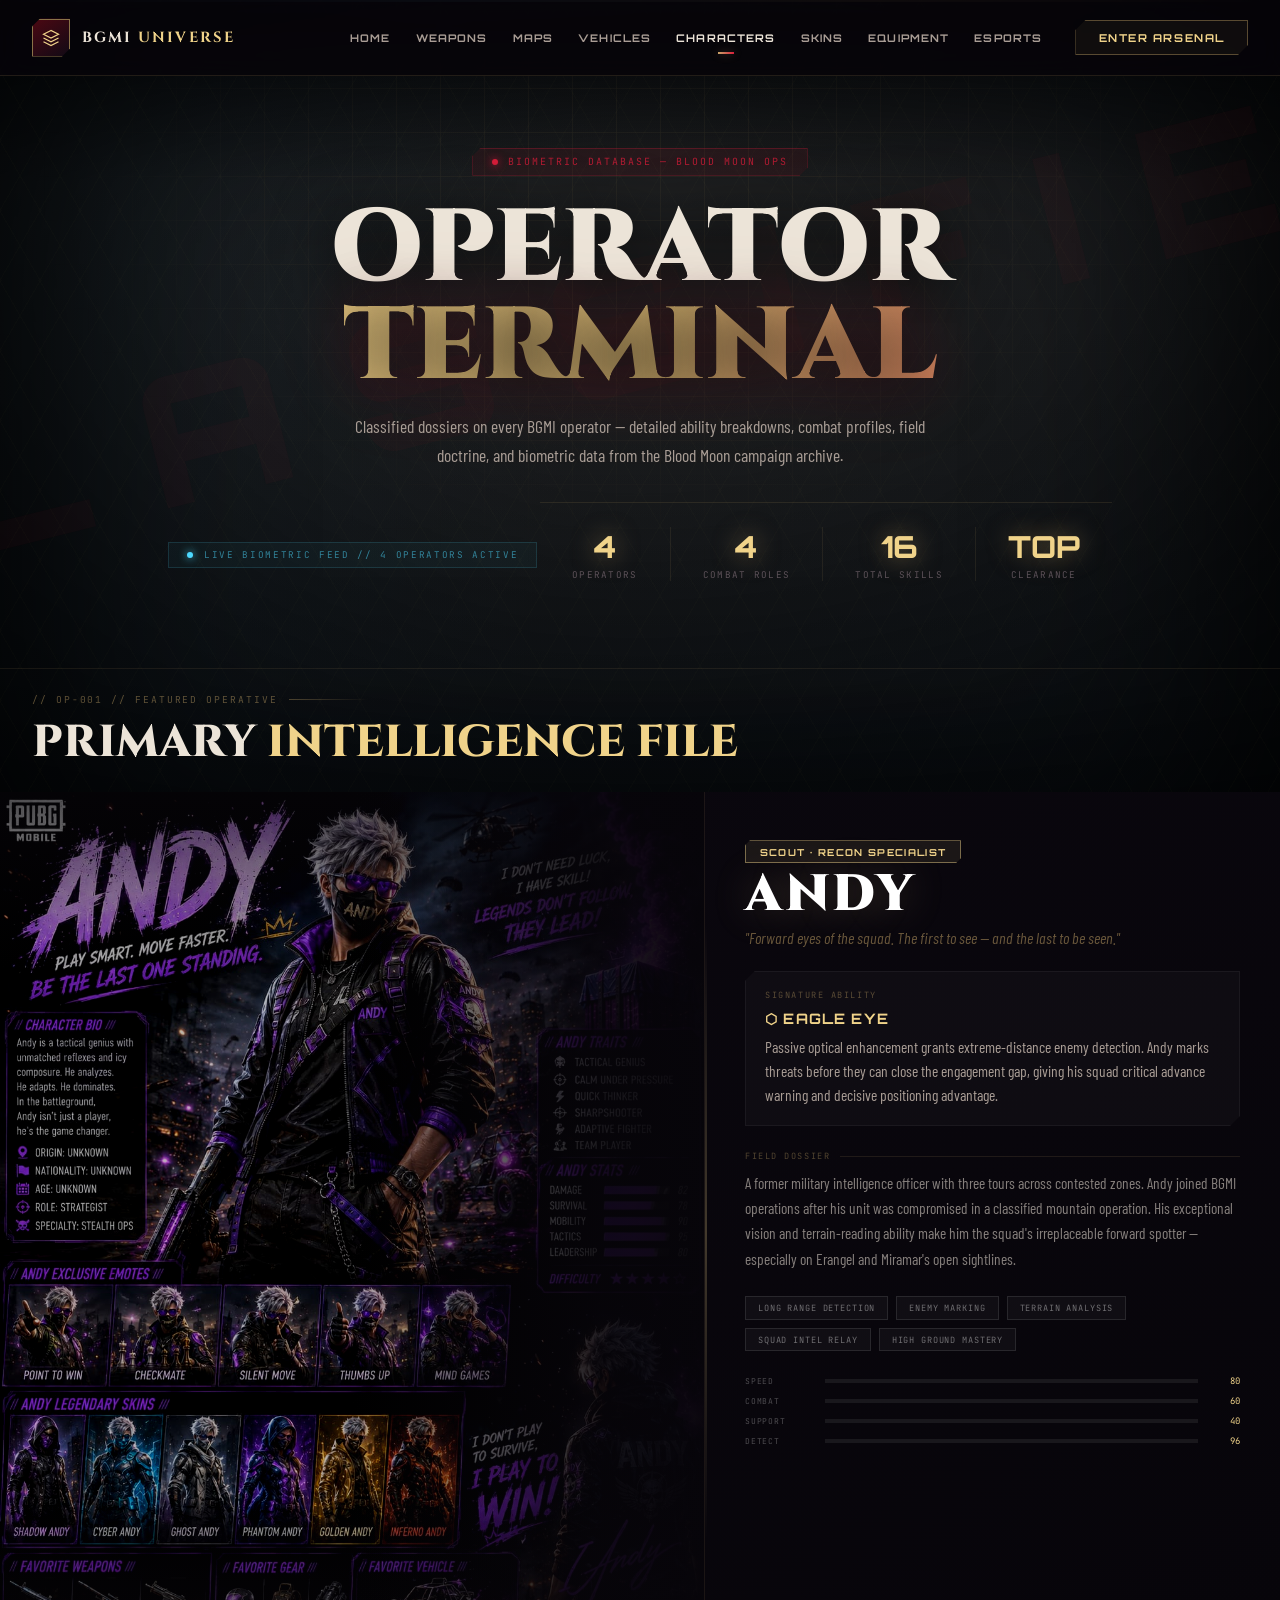
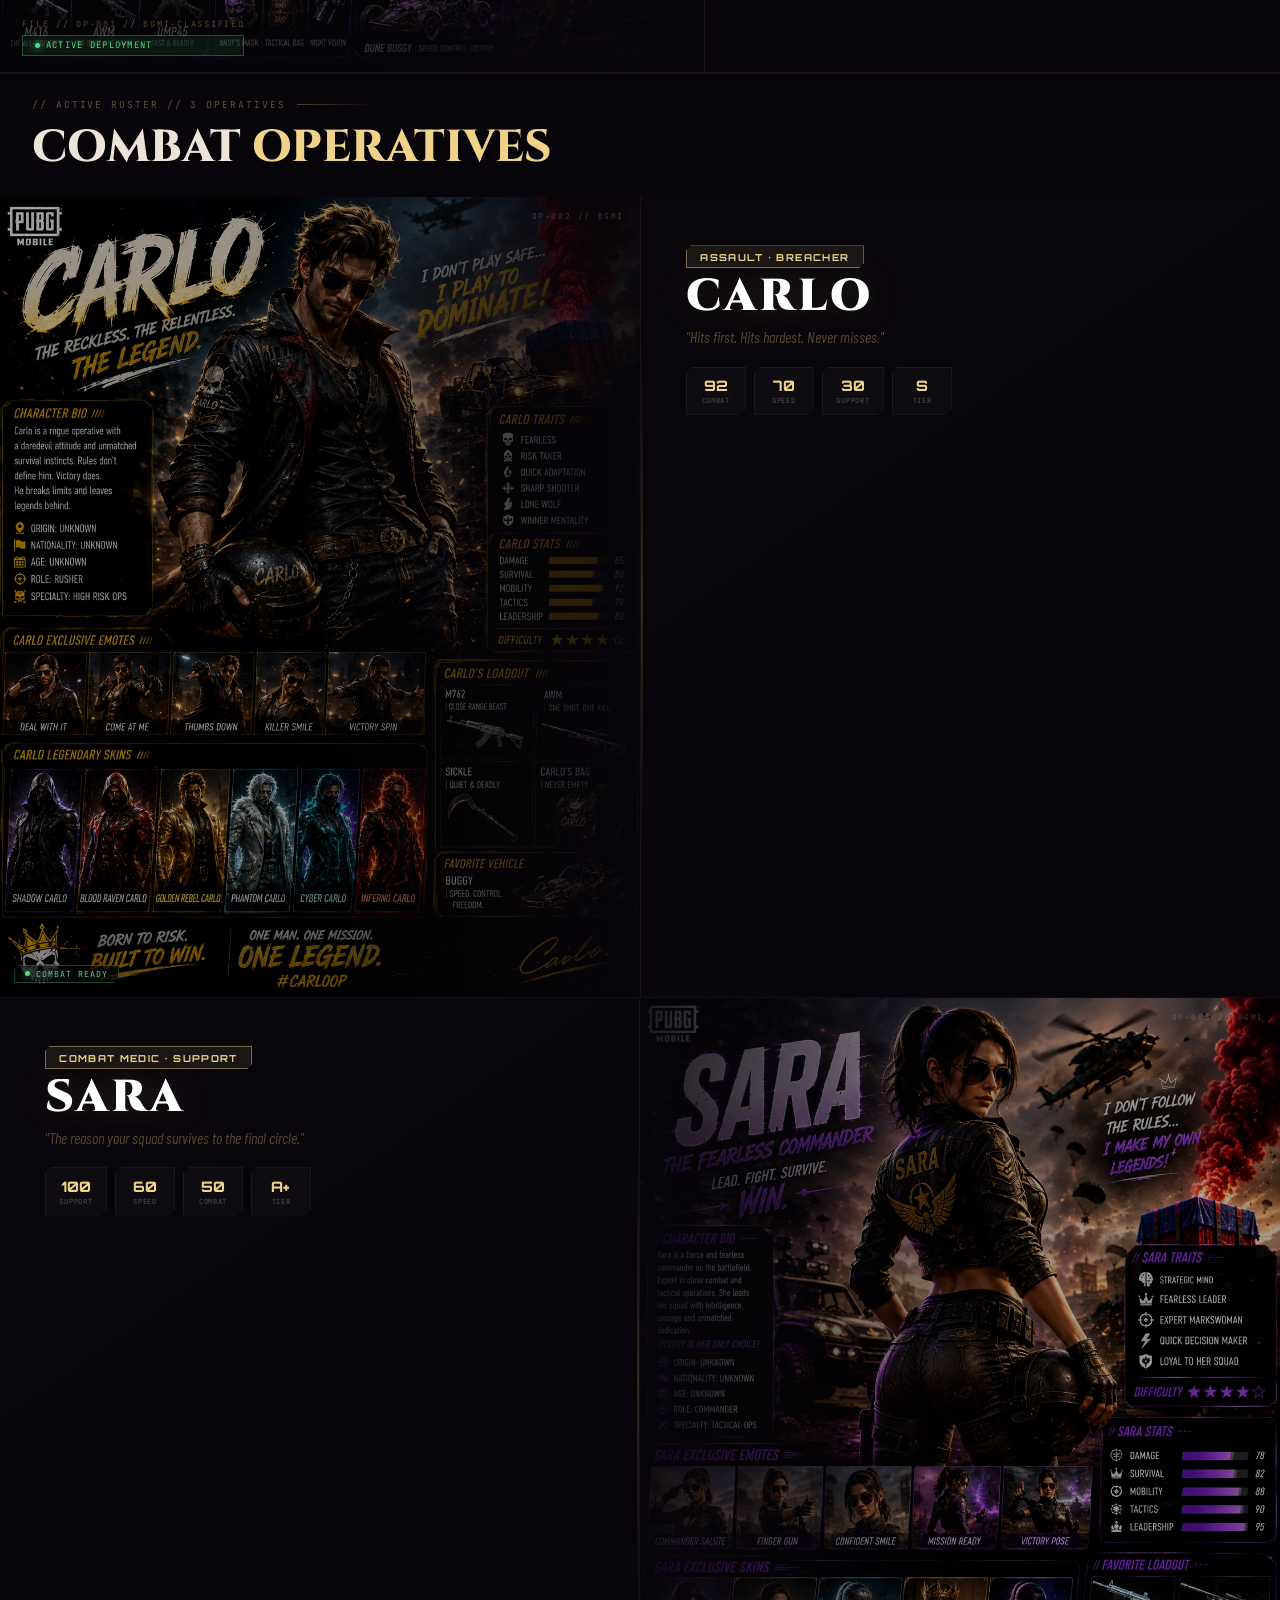
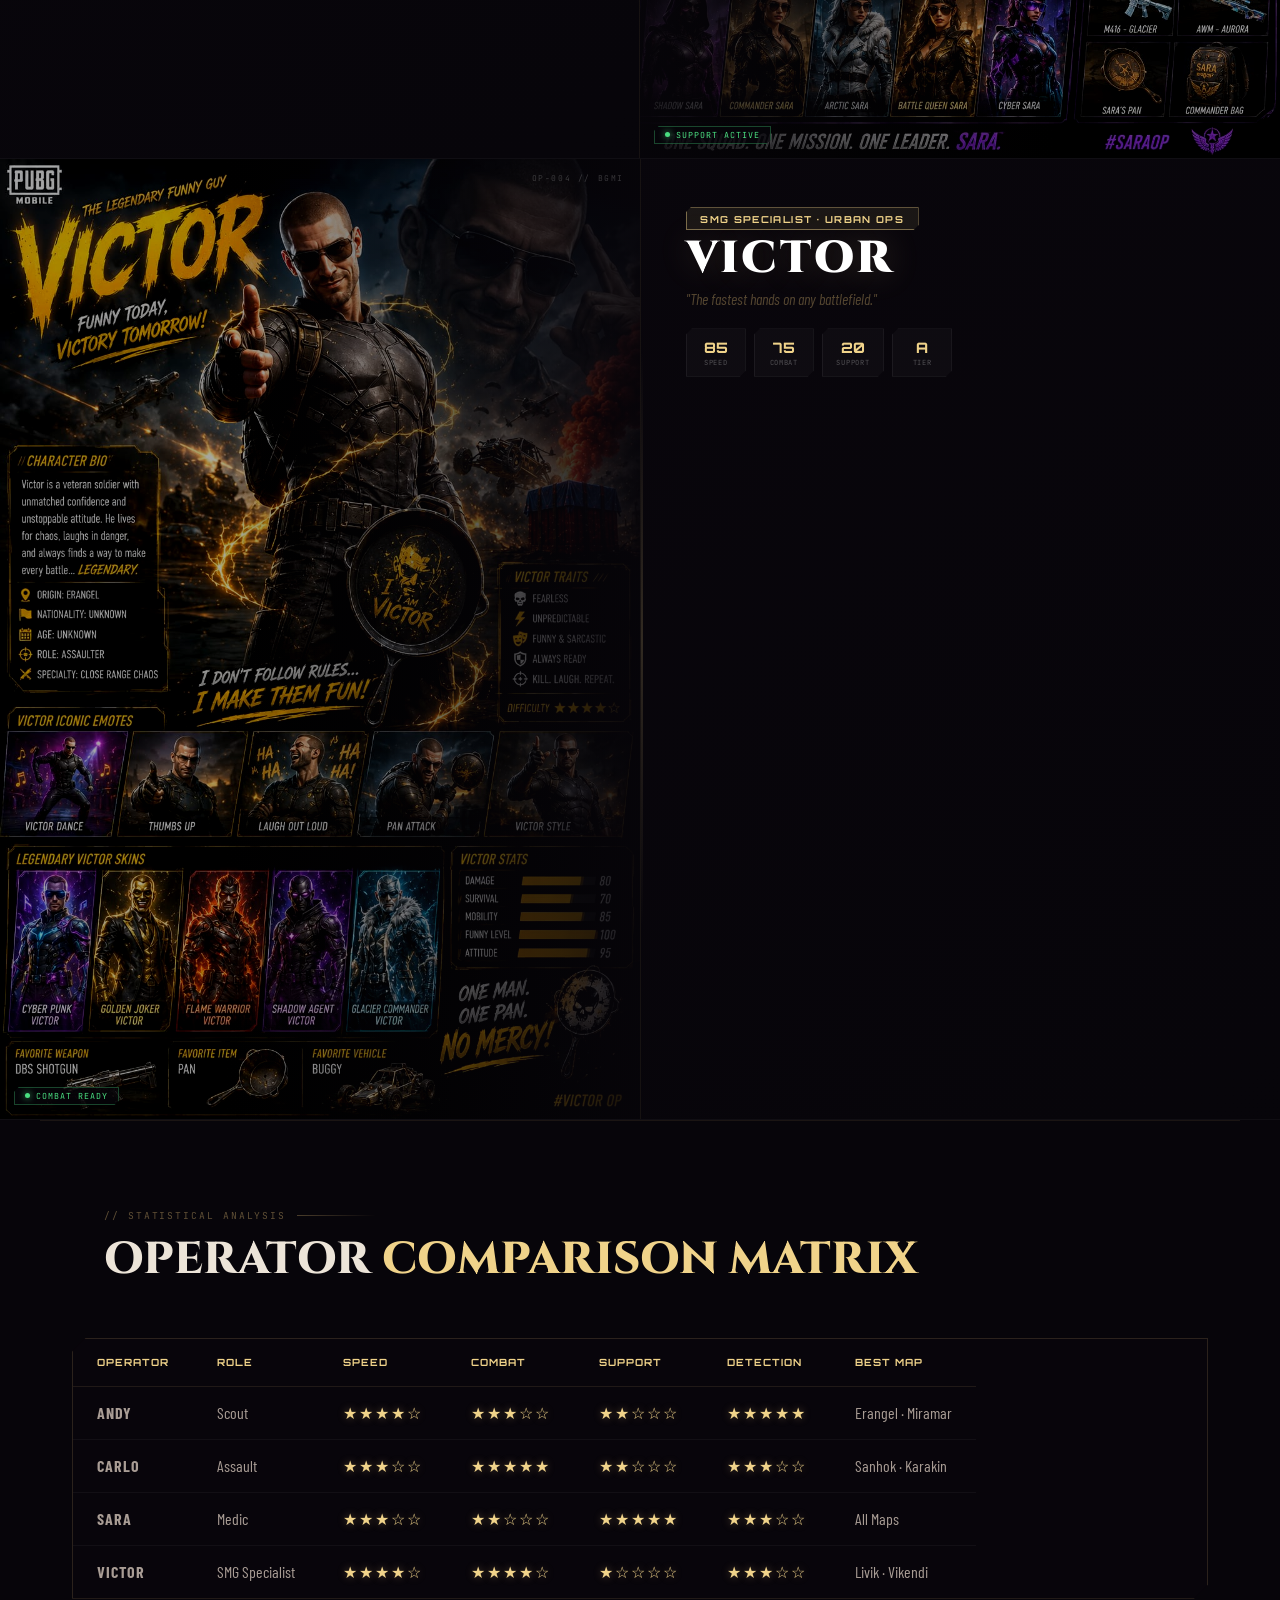
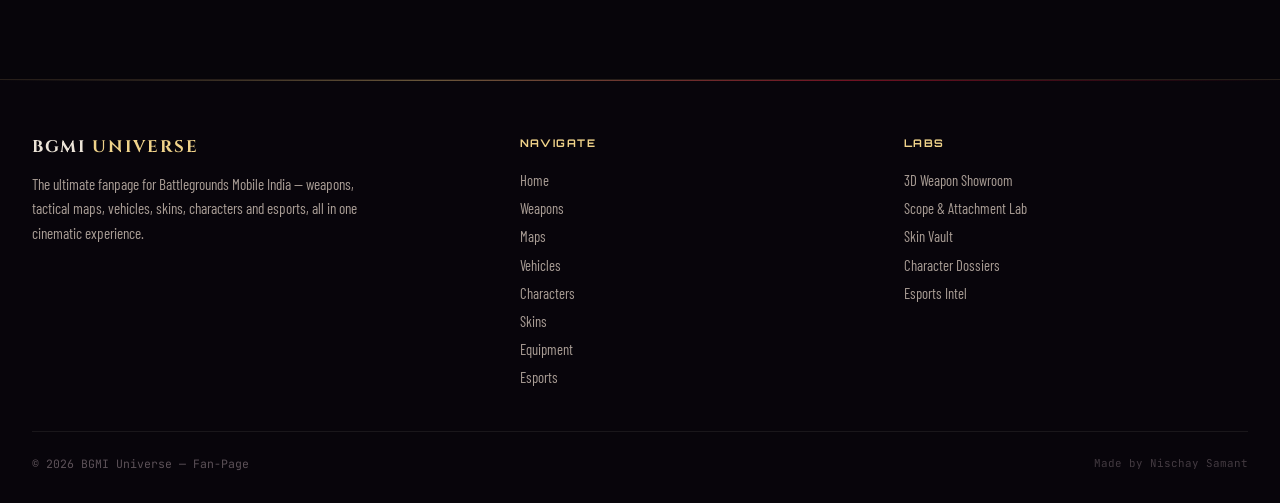
==== commit 4448de0a: "Add files via upload" ====
--- a/characters.html
+++ b/characters.html
@@ -9,7 +9,6 @@
 <link rel="preconnect" href="https://fonts.gstatic.com" crossorigin />
 <link href="https://fonts.googleapis.com/css2?family=Cinzel:wght@400;500;600;700;800;900&family=Barlow+Condensed:wght@400;500;600;700;800&family=Orbitron:wght@500;600;700;800;900&family=JetBrains+Mono:wght@400;500;700&display=swap" rel="stylesheet" />
 <link rel="stylesheet" href="characters.css" />
-<link rel="stylesheet" href="semantic_patch.css" />
 </head>
 <body>
 
--- a/characters.css
+++ b/characters.css
@@ -920,4 +920,124 @@
 .col-red    { color:#d81e3a; }
 .col-purple { color:#a877c8; }
 .col-cyan   { color:#4dd9ff; }
-.pd-bottom { padding:0 0 1.5rem; }+.pd-bottom { padding:0 0 1.5rem; }
+
+html, body { overflow-x:hidden; max-width:100vw; }
+*, *::before, *::after { box-sizing:border-box; }
+img { max-width:100%; height:auto; display:block; }
+table { display:block; overflow-x:auto; -webkit-overflow-scrolling:touch; max-width:100%; }
+section, article, aside, figure, header, footer, nav, main { max-width:100%; box-sizing:border-box; }
+
+figure#bg-wrap, span#bg-overlay, span#bg-grid, span#bg-vignette, span#bg-scanline {
+  display:block; pointer-events:none !important; user-select:none;
+}
+figure#bg-wrap { display:block; position:fixed; inset:0; overflow:hidden; }
+#bg-video { pointer-events:auto; position:absolute; bottom:0; left:0; width:100%; height:100%; object-fit:cover; }
+#bg-video::-webkit-media-controls { align-items:flex-end; }
+#bg-video::-webkit-media-controls-panel { background:linear-gradient(transparent,rgba(0,0,0,.5)); padding:8px; }
+
+header#nav { pointer-events:auto; }
+header#nav span.nav-inner { pointer-events:auto; }
+header#nav .nav-toggle-label,
+.nav-toggle-label { display:none; cursor:pointer; flex-shrink:0; color:var(--gold-2,#f0d38a); padding:.4rem; transition:color .2s ease; }
+.nav-toggle-label:hover { color:#fff; }
+.nav-toggle-label svg { display:block; }
+header#nav span.nav-inner,
+span.nav-inner { display:flex !important; flex-direction:row !important; align-items:center !important; flex-wrap:nowrap !important; width:100%; height:100%; padding:0 2rem; gap:0; }
+
+a.nav-cta { padding:.6rem 1.4rem; font-size:.68rem; }
+.nav-mobile-full { margin-top:1rem; width:100%; text-align:center; }
+
+span.footer-accent-line { display:block; }
+strong.footer-brand-name { display:block; }
+section.footer-grid > section { display:block; }
+section.footer-inner { display:block; }
+section.footer-grid { display:grid; }
+
+.accent { color:#f0d38a; }
+h1 .accent, h2 .accent, h3 .accent { color:#f0d38a; }
+p.head-tag { font-family:'JetBrains Mono',monospace; font-size:.6rem; letter-spacing:.2em; color:rgba(255,255,255,.35); text-transform:uppercase; margin:0 0 1rem; }
+
+@media (max-width:768px) {
+  header#nav span.nav-inner, span.nav-inner {
+    display:flex !important; flex-direction:row !important; align-items:center !important;
+    justify-content:flex-start !important; flex-wrap:nowrap !important;
+    width:100% !important; padding:0 1rem !important; gap:0 !important; min-height:0 !important;
+  }
+  header#nav .nav-logo, a.nav-logo { flex-shrink:0 !important; flex-grow:0 !important; margin-left:0 !important; margin-right:0 !important; order:0 !important; }
+  header#nav .nav-links, nav.nav-links { display:none !important; }
+  header#nav .nav-cta, a.nav-cta, .nav-cta { display:none !important; }
+  header#nav .nav-toggle-label, label.nav-toggle-label, .nav-toggle-label {
+    display:flex !important; align-items:center !important; justify-content:center !important;
+    margin-left:auto !important; flex-shrink:0 !important; flex-grow:0 !important;
+    padding:.4rem !important; order:99 !important; color:var(--gold-2,#f0d38a);
+  }
+  nav#nav-mobile { padding:1.2rem 1rem !important; }
+  section.footer-grid { grid-template-columns:1fr !important; gap:1.8rem !important; }
+}
+@media (max-width:480px) {
+  header#nav span.nav-inner, span.nav-inner { padding:0 .75rem !important; }
+  .nav-logo-text { font-size:.8rem !important; letter-spacing:.04em !important; white-space:nowrap; overflow:hidden; text-overflow:ellipsis; max-width:160px; }
+}
+@media (max-width:360px) {
+  .nav-logo-text span { display:none; }
+}
+
+span.op-portrait-scrim { display:block; }
+ul.ops-grid li { list-style:none; }
+meter.op-bar-track, meter.stat-track { appearance:none; -webkit-appearance:none; display:block; width:100%; }
+meter.op-bar-track::-webkit-meter-bar, meter.stat-track::-webkit-meter-bar { background:rgba(255,255,255,.08); border:none; border-radius:0; }
+meter.op-bar-track::-webkit-meter-optimum-value, meter.stat-track::-webkit-meter-optimum-value { background:var(--op-accent,var(--gold)); }
+meter.op-bar-track::-moz-meter-bar, meter.stat-track::-moz-meter-bar { background:var(--op-accent,var(--gold)); }
+.op-card-static { height:auto !important; min-height:0 !important; overflow:visible !important; }
+ul.op-cards-grid, ul.roster-stats { list-style:none; padding:0; margin:0; }
+section#roster-head { text-align:center; padding:8rem 2rem 4rem; position:relative; z-index:2; }
+h1.roster-h1 { font-family:'Cinzel',serif; font-size:clamp(1.8rem,5vw,4rem); font-weight:900; color:#fff; margin:.5rem 0 1rem; }
+p.roster-desc { font-family:'Barlow Condensed',sans-serif; font-size:1rem; color:rgba(255,255,255,.6); max-width:580px; margin:0 auto 2rem; line-height:1.6; }
+ul.roster-stats { display:flex; justify-content:center; gap:2.5rem; flex-wrap:wrap; }
+li.r-stat { text-align:center; }
+strong.r-stat-num { display:block; font-family:'Orbitron',sans-serif; font-size:1.8rem; color:#f0d38a; font-weight:700; }
+small.r-stat-label { font-family:'Barlow Condensed',sans-serif; font-size:.72rem; letter-spacing:.12em; color:rgba(255,255,255,.4); text-transform:uppercase; }
+main#terminal { position:relative; z-index:2; padding:1rem 2rem 4rem; }
+ul.op-cards-grid { display:grid; grid-template-columns:repeat(auto-fill,minmax(260px,1fr)); gap:1.75rem; max-width:1400px; margin-inline:auto; }
+ul.op-cards-grid > li { display:block; }
+article.op-card-static { display:flex; flex-direction:column; background:linear-gradient(160deg,rgba(255,255,255,.05),rgba(255,255,255,.02)); border:1px solid rgba(255,255,255,.08); border-radius:12px; overflow:hidden; transition:transform .3s,box-shadow .3s; height:auto; }
+article.op-card-static:hover { transform:translateY(-6px); box-shadow:0 20px 60px rgba(0,0,0,.5),0 0 0 1px var(--op-accent,#f0d38a); }
+figure.op-portrait-frame { position:relative; height:280px; overflow:hidden; margin:0; background:rgba(0,0,0,.4); }
+img.op-portrait-img { width:100%; height:100%; object-fit:cover; object-position:top; transition:transform .4s; }
+article.op-card-static:hover img.op-portrait-img { transform:scale(1.05); }
+span.op-portrait-scrim { position:absolute; inset:0; background:linear-gradient(to bottom,transparent 50%,rgba(0,0,0,.85)); }
+span.op-role-tag { display:block; position:absolute; top:.75rem; right:.75rem; font-family:'JetBrains Mono',monospace; font-size:.55rem; letter-spacing:.15em; padding:.3rem .6rem; background:rgba(0,0,0,.7); border:1px solid var(--op-accent,#f0d38a); color:var(--op-accent,#f0d38a); border-radius:3px; }
+section.op-panel { padding:1.25rem; display:flex; flex-direction:column; gap:.5rem; flex:1; }
+span.op-ability-tag { display:block; font-family:'JetBrains Mono',monospace; font-size:.55rem; letter-spacing:.15em; color:rgba(255,255,255,.3); }
+h2.op-name { font-family:'Cinzel',serif; font-size:1.5rem; font-weight:800; color:var(--op-accent,#f0d38a); margin:0; letter-spacing:.05em; }
+h3.op-ability-name { font-family:'Barlow Condensed',sans-serif; font-size:1rem; font-weight:600; color:#fff; margin:0; }
+p.op-ability-desc { font-family:'Barlow Condensed',sans-serif; font-size:.85rem; color:rgba(255,255,255,.55); line-height:1.55; margin:0; }
+dl.op-bars { margin:.5rem 0; display:flex; flex-direction:column; gap:.45rem; }
+dl.op-bars dt { font-family:'JetBrains Mono',monospace; font-size:.55rem; letter-spacing:.1em; color:rgba(255,255,255,.35); text-transform:uppercase; margin-bottom:.1rem; }
+dl.op-bars dd { margin:0; display:block; }
+meter.op-bar-track { display:block; width:100%; height:5px; appearance:none; border:none; background:rgba(255,255,255,.1); border-radius:3px; overflow:hidden; }
+meter.op-bar-track::-webkit-meter-bar { background:rgba(255,255,255,.1); border:none; }
+meter.op-bar-track::-webkit-meter-optimum-value { background:var(--op-accent,#f0d38a); }
+meter.op-bar-track::-moz-meter-bar { background:var(--op-accent,#f0d38a); }
+p.op-doctrine-value { font-family:'Barlow Condensed',sans-serif; font-size:.78rem; font-style:italic; color:rgba(255,255,255,.35); border-top:1px solid rgba(255,255,255,.07); padding-top:.6rem; margin:.25rem 0 0; line-height:1.5; }
+@media (max-width:1024px) {
+  article.op-featured, article.op-row, article.op-row.rev { grid-template-columns:1fr !important; grid-template-areas:"img" "intel" !important; min-height:auto !important; }
+  figure.op-featured-fig, figure.op-row-fig { height:55vw !important; min-height:260px !important; max-height:480px !important; }
+}
+@media (max-width:768px) {
+  section#op-hero { padding-top:110px !important; }
+  section#op-roster, main#op-main { padding-left:1rem !important; padding-right:1rem !important; }
+  ul.op-cards-grid { grid-template-columns:1fr; }
+  ul.roster-stats { gap:1.5rem; }
+  section.op-row-reveal { opacity:1 !important; transform:none !important; }
+  section.op-featured-intel { border-left:none !important; border-top:1px solid rgba(201,168,106,.1) !important; padding:1.8rem 1.2rem !important; }
+  section.op-row-intel { border-left:none !important; border-right:none !important; border-top:1px solid rgba(201,168,106,.08) !important; padding:1.8rem 1.2rem !important; }
+}
+@media (max-width:480px) {
+  h1.op-hero-h1 { font-size:2.2rem !important; }
+  figure.op-featured-fig { height:75vw !important; }
+  ul.op-quick-stats { gap:.35rem !important; }
+  li.op-quick-stat { min-width:50px !important; padding:.4rem .6rem !important; }
+}
+@media (max-width:360px) { h1.op-hero-h1 { font-size:1.9rem !important; } }
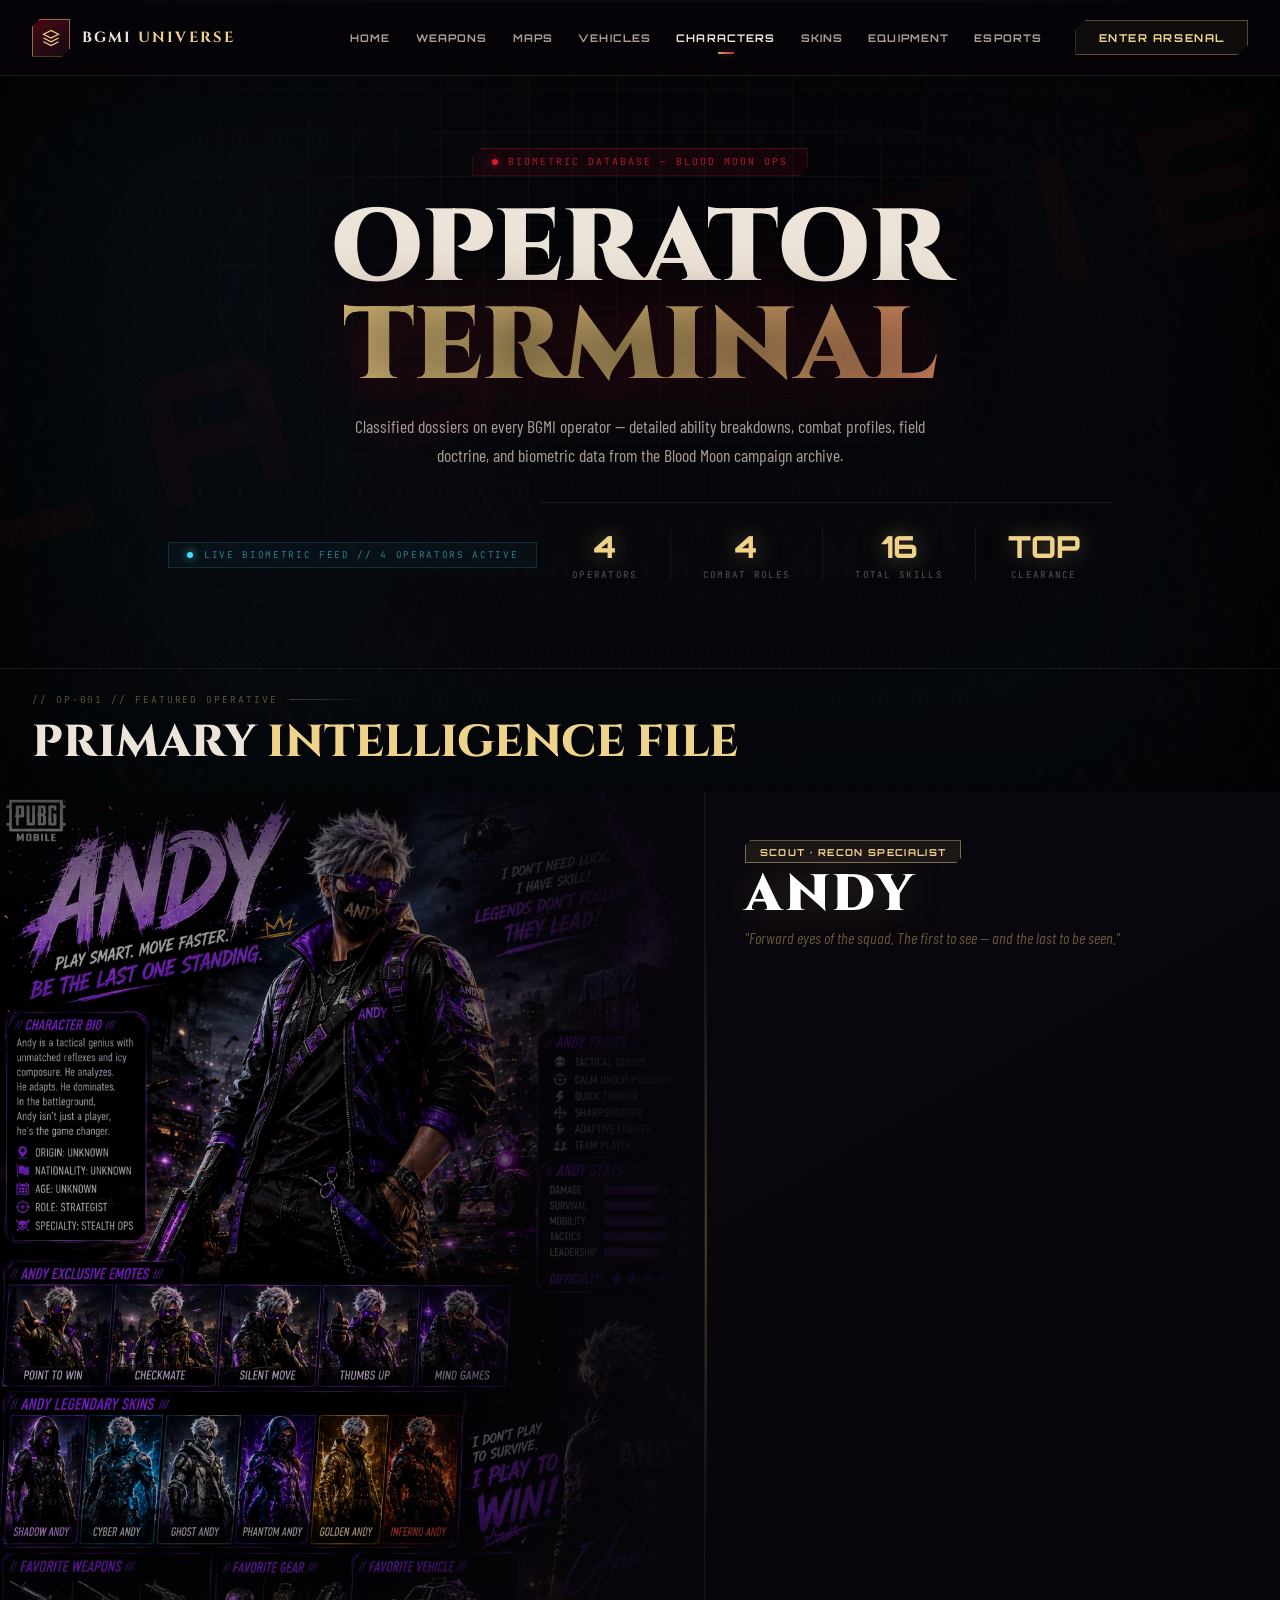
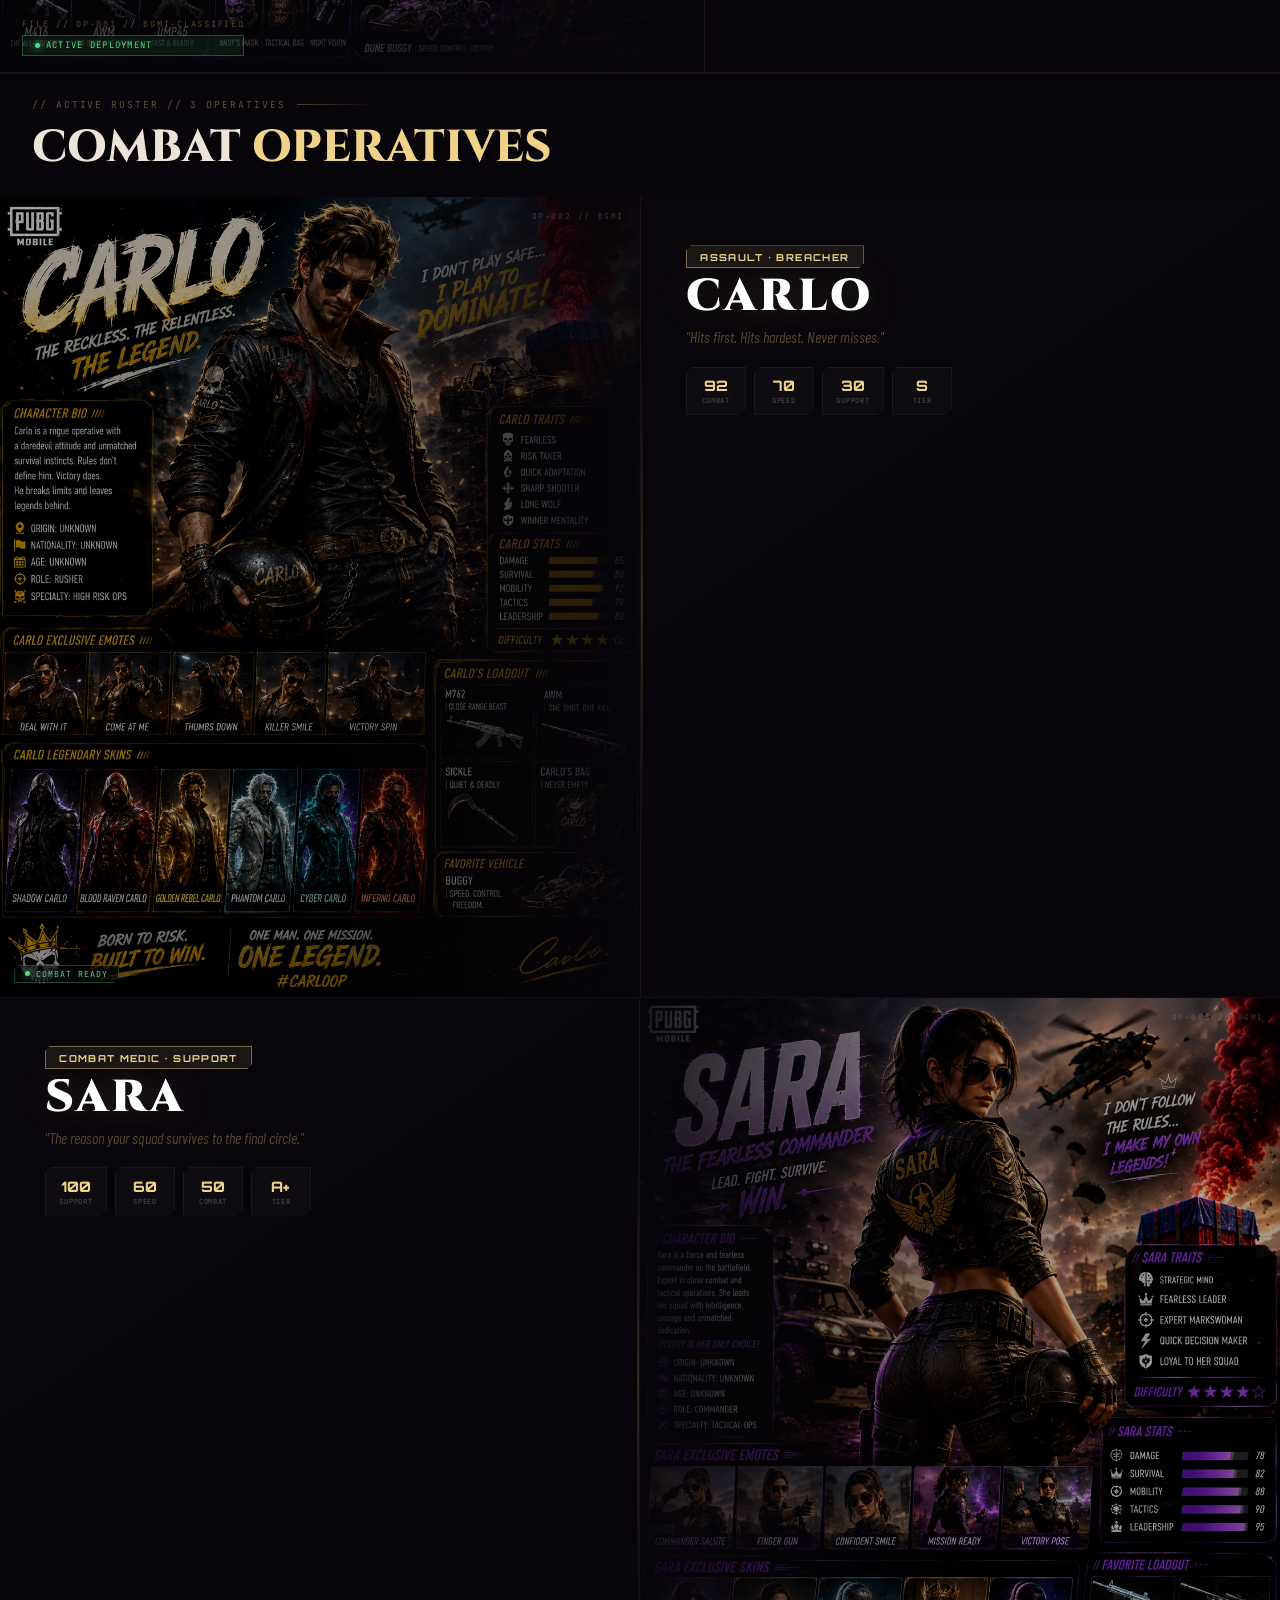
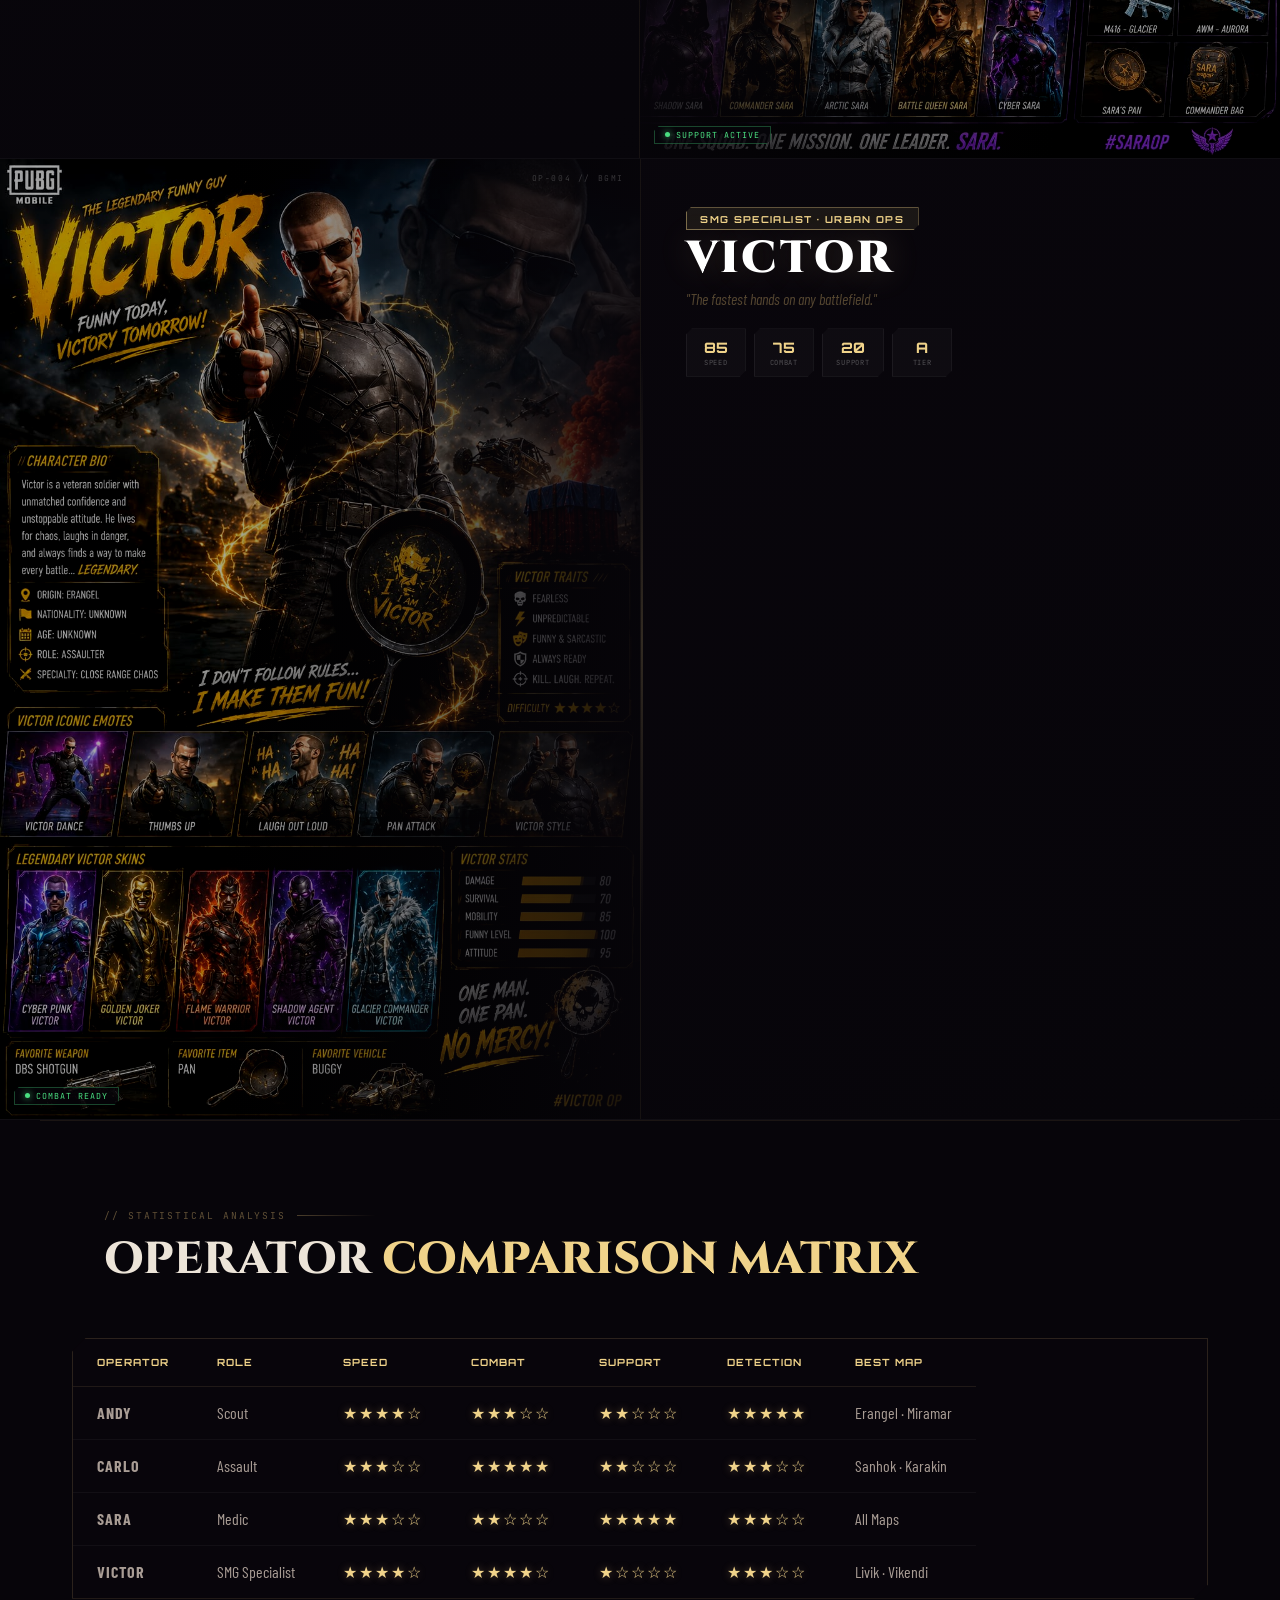
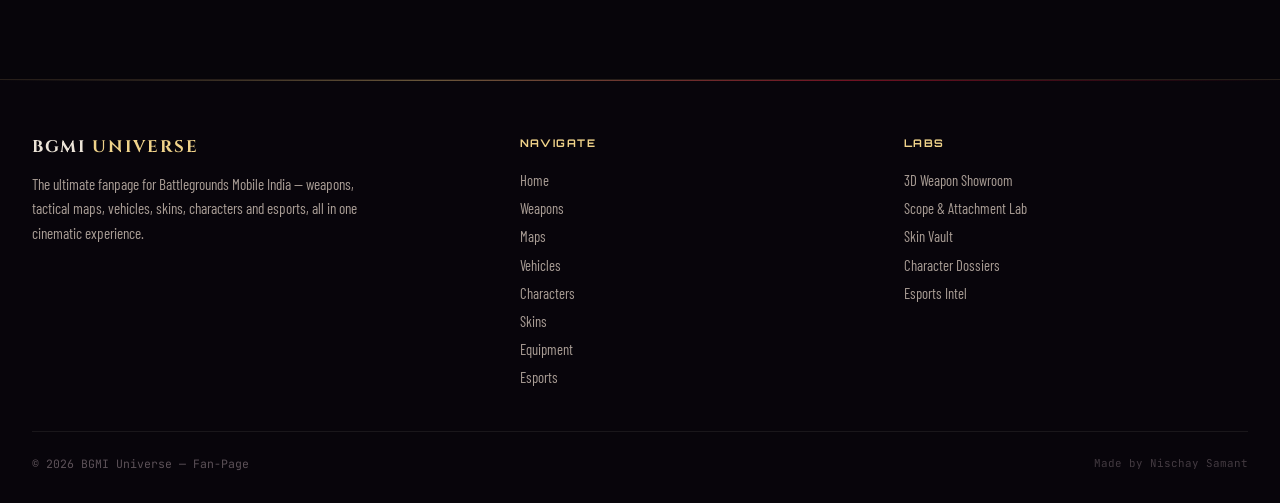
==== commit 1902f564: "Add files via upload" ====
--- a/characters.html
+++ b/characters.html
@@ -13,7 +13,7 @@
 <body>
 
 <figure id="bg-wrap">
-  <video id="bg-video" autoplay loop playsinline controls preload="auto" disablePictureInPicture disableRemotePlayback>
+  <video id="bg-video" autoplay loop playsinline preload="auto">
     <source src="2.mp4" type="video/mp4">
   </video>
 </figure>
@@ -101,35 +101,37 @@
           <p class="op-intel-tagline">"Forward eyes of the squad. The first to see — and the last to be seen."</p>
         </header>
 
-        <section class="op-ability-block">
-          <span class="ability-label">SIGNATURE ABILITY</span>
-          <h4 class="ability-name">⬡ EAGLE EYE</h4>
-          <p class="ability-desc">Passive optical enhancement grants extreme-distance enemy detection. Andy marks threats before they can close the engagement gap, giving his squad critical advance warning and decisive positioning advantage.</p>
+        <section class="op-featured-reveal">
+          <section class="op-ability-block">
+            <span class="ability-label">SIGNATURE ABILITY</span>
+            <h4 class="ability-name">⬡ EAGLE EYE</h4>
+            <p class="ability-desc">Passive optical enhancement grants extreme-distance enemy detection. Andy marks threats before they can close the engagement gap, giving his squad critical advance warning and decisive positioning advantage.</p>
+          </section>
+
+          <section class="op-lore-block">
+            <span class="lore-label">FIELD DOSSIER</span>
+            <p class="lore-text">A former military intelligence officer with three tours across contested zones. Andy joined BGMI operations after his unit was compromised in a classified mountain operation. His exceptional vision and terrain-reading ability make him the squad's irreplaceable forward spotter — especially on Erangel and Miramar's open sightlines.</p>
+          </section>
+
+          <ul class="op-skills">
+            <li class="op-skill">Long Range Detection</li>
+            <li class="op-skill">Enemy Marking</li>
+            <li class="op-skill">Terrain Analysis</li>
+            <li class="op-skill">Squad Intel Relay</li>
+            <li class="op-skill">High Ground Mastery</li>
+          </ul>
+
+          <dl class="op-intel-stats">
+            <dd class="op-intel-stat"><span class="stat-k">SPEED</span><meter class="op-intel-bar" value="80" max="100"></meter><span class="stat-v">80</span></dd>
+            <dd class="op-intel-stat"><span class="stat-k">COMBAT</span><meter class="op-intel-bar" value="60" max="100"></meter><span class="stat-v">60</span></dd>
+            <dd class="op-intel-stat"><span class="stat-k">SUPPORT</span><meter class="op-intel-bar" value="40" max="100"></meter><span class="stat-v">40</span></dd>
+            <dd class="op-intel-stat"><span class="stat-k">DETECT</span><meter class="op-intel-bar" value="96" max="100"></meter><span class="stat-v">96</span></dd>
+          </dl>
         </section>
-
-        <section class="op-lore-block">
-          <span class="lore-label">FIELD DOSSIER</span>
-          <p class="lore-text">A former military intelligence officer with three tours across contested zones. Andy joined BGMI operations after his unit was compromised in a classified mountain operation. His exceptional vision and terrain-reading ability make him the squad's irreplaceable forward spotter — especially on Erangel and Miramar's open sightlines.</p>
-        </section>
-
-        <ul class="op-skills">
-          <li class="op-skill">Long Range Detection</li>
-          <li class="op-skill">Enemy Marking</li>
-          <li class="op-skill">Terrain Analysis</li>
-          <li class="op-skill">Squad Intel Relay</li>
-          <li class="op-skill">High Ground Mastery</li>
-        </ul>
-
-        <dl class="op-intel-stats">
-          <dd class="op-intel-stat"><span class="stat-k">SPEED</span><meter class="op-intel-bar" value="80" max="100"></meter><span class="stat-v">80</span></dd>
-          <dd class="op-intel-stat"><span class="stat-k">COMBAT</span><meter class="op-intel-bar" value="60" max="100"></meter><span class="stat-v">60</span></dd>
-          <dd class="op-intel-stat"><span class="stat-k">SUPPORT</span><meter class="op-intel-bar" value="40" max="100"></meter><span class="stat-v">40</span></dd>
-          <dd class="op-intel-stat"><span class="stat-k">DETECT</span><meter class="op-intel-bar" value="96" max="100"></meter><span class="stat-v">96</span></dd>
-        </dl>
       </section>
     </article>
-  </section>
-
+  </section>
+
 <section id="op-roster">
     <header class="section-hd">
       <p class="section-tag">// ACTIVE ROSTER // 3 OPERATIVES</p>
--- a/characters.css
+++ b/characters.css
@@ -1,4 +1,4 @@
-﻿.menu-checkbox{display:none;}
+.menu-checkbox{display:none;}
 :root{
   --void:#07050a; --void-3:#120a15;
   --blood:#8f1226; --blood-2:#d81e3a; --blood-deep:#4a0812;
@@ -494,7 +494,7 @@
   display:grid;
   grid-template-columns:55% 45%;
   grid-template-areas:"img intel";
-  min-height:72vh;
+  min-height:58vh;
   border-bottom:1px solid rgba(201,168,106,.1);
   overflow:hidden; position:relative;
 }
@@ -582,6 +582,15 @@
   padding:3rem 2.5rem 2.5rem;
   display:flex; flex-direction:column; gap:1.5rem;
   position:relative; overflow:hidden;
+}
+
+section.op-featured-reveal {
+  display:flex; flex-direction:column; gap:1.5rem;
+  opacity:0; transform:translateY(14px);
+  transition:opacity .45s ease .06s, transform .45s ease .06s;
+}
+article.op-featured:hover section.op-featured-reveal {
+  opacity:1; transform:translateY(0);
 }
 
 section.op-featured-intel::before {
@@ -686,13 +695,13 @@
   display:grid;
   grid-template-areas:"img intel";
   grid-template-columns:50% 50%;
-  min-height:560px;
+  min-height:440px;
   border-bottom:1px solid rgba(255,255,255,.04);
   overflow:hidden; position:relative;
   transition:border-color .4s ease;
 }
-article.op-row:hover { border-color:color-mix(in srgb,var(--ac) 22%,transparent); }
-
+article.op-row:hover { border-color:color-mix(in srgb,var(--ac) 22%,transparent); }
+
 article.op-row.rev { grid-template-areas:"intel img"; }
 
 figure.op-row-fig {
@@ -879,14 +888,14 @@
     grid-template-columns:1fr;
     min-height:auto;
   }
-  figure.op-featured-fig { height:60vw; min-height:300px; max-height:480px; }
+  figure.op-featured-fig { height:60vw; min-height:260px; max-height:420px; }
   figure.op-featured-fig::after { background:linear-gradient(to bottom,transparent 40%,rgba(7,5,10,.95) 100%); }
   article.op-row {
     grid-template-areas:"img" "intel" !important;
     grid-template-columns:1fr;
     min-height:auto;
   }
-  figure.op-row-fig { height:65vw; min-height:280px; max-height:420px; }
+  figure.op-row-fig { height:60vw; min-height:250px; max-height:380px; }
   article.op-row:not(.rev) figure.op-row-fig::after,
   article.op-row.rev figure.op-row-fig::after {
     background:linear-gradient(to bottom,transparent 40%,rgba(7,5,10,.95) 100%);
@@ -894,6 +903,7 @@
   section.op-row-intel { border-left:none !important; border-right:none !important; border-top:1px solid rgba(201,168,106,.08); padding:2rem 1.5rem; }
   section.op-row-intel::before { display:none; }
   section.op-row-reveal { opacity:1; transform:none; }
+  section.op-featured-reveal { opacity:1; transform:none; }
 }
 @media(max-width:768px) {
   section#op-hero { padding:110px 1rem 3rem; }
@@ -1023,7 +1033,9 @@
 p.op-doctrine-value { font-family:'Barlow Condensed',sans-serif; font-size:.78rem; font-style:italic; color:rgba(255,255,255,.35); border-top:1px solid rgba(255,255,255,.07); padding-top:.6rem; margin:.25rem 0 0; line-height:1.5; }
 @media (max-width:1024px) {
   article.op-featured, article.op-row, article.op-row.rev { grid-template-columns:1fr !important; grid-template-areas:"img" "intel" !important; min-height:auto !important; }
-  figure.op-featured-fig, figure.op-row-fig { height:55vw !important; min-height:260px !important; max-height:480px !important; }
+  figure.op-featured-fig, figure.op-row-fig { height:55vw !important; min-height:240px !important; max-height:420px !important; }
+  section.op-row-reveal { opacity:1 !important; transform:none !important; }
+  section.op-featured-reveal { opacity:1 !important; transform:none !important; }
 }
 @media (max-width:768px) {
   section#op-hero { padding-top:110px !important; }
@@ -1031,12 +1043,14 @@
   ul.op-cards-grid { grid-template-columns:1fr; }
   ul.roster-stats { gap:1.5rem; }
   section.op-row-reveal { opacity:1 !important; transform:none !important; }
+  section.op-featured-reveal { opacity:1 !important; transform:none !important; }
   section.op-featured-intel { border-left:none !important; border-top:1px solid rgba(201,168,106,.1) !important; padding:1.8rem 1.2rem !important; }
   section.op-row-intel { border-left:none !important; border-right:none !important; border-top:1px solid rgba(201,168,106,.08) !important; padding:1.8rem 1.2rem !important; }
 }
 @media (max-width:480px) {
   h1.op-hero-h1 { font-size:2.2rem !important; }
-  figure.op-featured-fig { height:75vw !important; }
+  figure.op-featured-fig { height:65vw !important; }
+  figure.op-row-fig { height:65vw !important; }
   ul.op-quick-stats { gap:.35rem !important; }
   li.op-quick-stat { min-width:50px !important; padding:.4rem .6rem !important; }
 }
